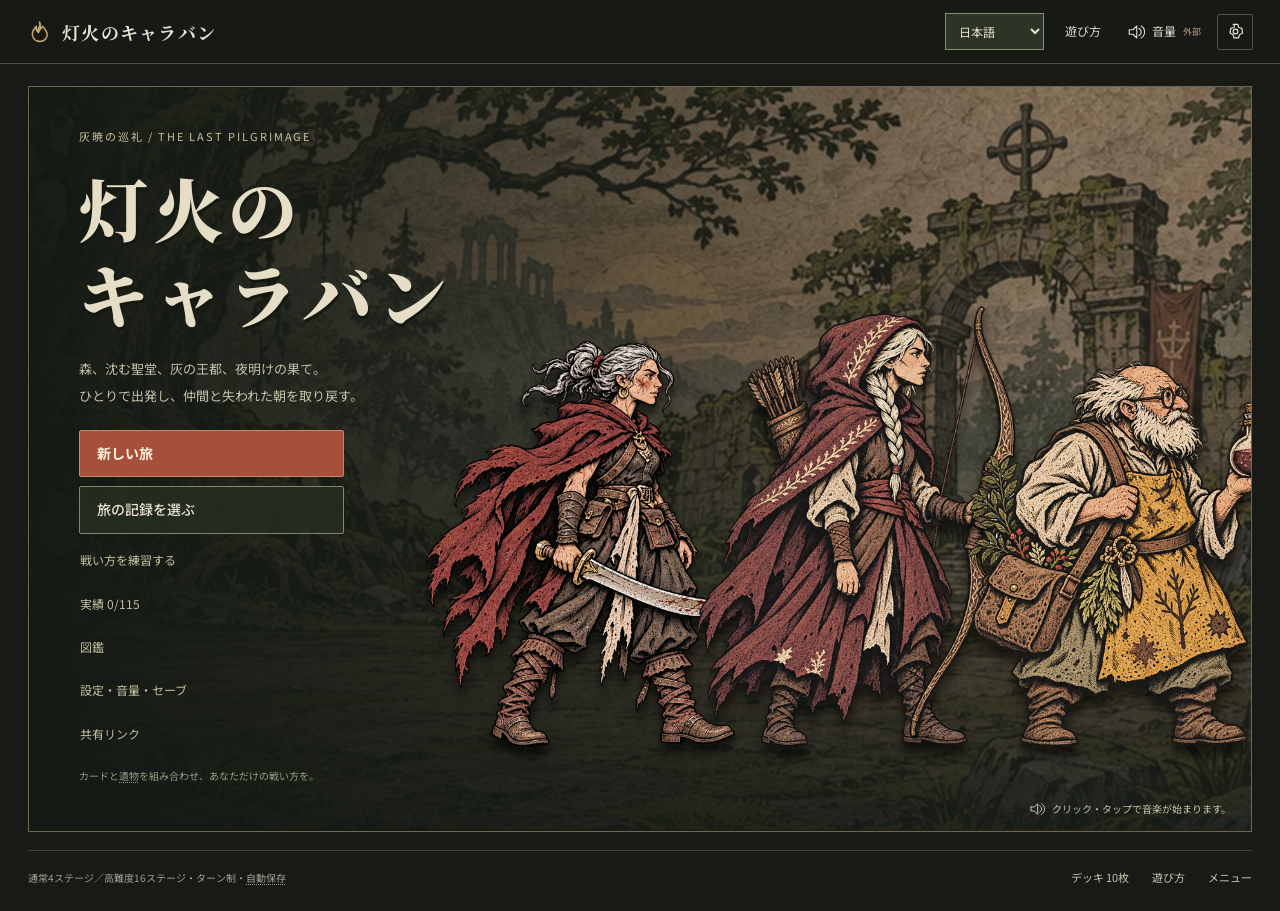
==== game/index.html @ f668fd68 "旧サイトからワンタップで移行できる受け取り画面と旧サイト用パッチを追加 - receive.html：旧サイトから圧縮データ（URLの#以降）またはpostMessageで受け取り、確認後に統合 - " ====
<!doctype html>
<html lang="ja"><head><meta charset="UTF-8"><meta name="viewport" content="width=device-width,initial-scale=1,viewport-fit=cover"><meta name="theme-color" content="#191a16"><meta name="description" content="夜に沈んだ世界へ最後の灯を運ぶ。敵の意図を読み、3人の旅人と進む戦略型ローグライク。"><title>灯火のキャラバン — 灰暁の巡礼</title><link rel="stylesheet" href="style.css?v=46"><link id="mobile-layout-style" rel="stylesheet" href="mobile-current.css?v=46"><link rel="stylesheet" href="boss-combat.css?v=46"><link rel="stylesheet" href="encyclopedia.css?v=46"></head><body><div id="app"></div><div id="modal-root"></div><div id="toast" role="status"></div><div id="announcer" class="sr-only" aria-live="polite"></div><script type="module" src="game-loader.js?v=46"></script></body></html>
---- game/style.css ----
@import url('https://fonts.googleapis.com/css2?family=Noto+Sans+JP:wght@400;500;600;700&family=Noto+Serif+JP:wght@500;600;700;900&display=swap');
:root{color-scheme:dark;--bg:#191a16;--panel:#23251f;--line:#494b40;--text:#e8e2d2;--muted:#b7b6a7;--paper:#ded4bc;--ink:#292a22;--red:#bd644d;--green:#91a477;--gold:#d3bb80;--lilac:#b6a5b7;--serif:'Noto Serif JP',serif;--sans:'Noto Sans JP',sans-serif}*{box-sizing:border-box}body{margin:0;background:var(--bg);color:var(--text);font:15px/1.7 var(--sans);min-width:320px}button,input,select{font:inherit}button{color:inherit;background:none;border:0;cursor:pointer;touch-action:manipulation}button:disabled{cursor:not-allowed;opacity:.45}button:focus-visible,summary:focus-visible,input:focus-visible{outline:3px solid #d4bd8b;outline-offset:4px}svg{vertical-align:middle;flex-shrink:0}h1,h2,h3,p{margin:0}h1,h2{font-family:var(--serif);font-weight:700}a{color:var(--gold)}.sr-only{position:absolute;width:1px;height:1px;overflow:hidden;clip:rect(0,0,0,0);white-space:nowrap}.ink-sprite,.ink-portrait{width:100%;height:100%;display:block}.world-art{width:100%;height:100%;object-fit:cover;display:block;user-select:none}.btn{display:inline-flex;justify-content:center;align-items:center;gap:10px;min-height:44px;padding:10px 18px;border:1px solid #6e7060;background:#303329;color:var(--text);font-size:13px;font-weight:500;border-radius:2px}.btn:hover:not(:disabled){background:#404438;border-color:#b6b298}.btn.primary{background:#a64f3a;color:#fff3dc;border:1px solid #cb886b;font-weight:700}.btn.primary:hover:not(:disabled){background:#bd6148}.btn.large{font-size:15px;min-height:49px;padding:12px 25px}.btn.full{width:100%}.text-button{font-size:12px;color:#d8c89d;padding:5px 0;text-decoration:underline;text-underline-offset:4px}.icon-btn{height:36px;width:36px;display:grid;place-items:center;border:1px solid #525548;border-radius:2px}.header-button{display:flex;gap:7px;align-items:center;min-height:38px;padding:5px 10px;font-size:12px;color:#ded8c8}.header-button:hover{background:#383b30}.header-button i{font-style:normal;font-size:9px;color:#c79b86}.app-header{height:64px;display:flex;align-items:center;justify-content:space-between;gap:22px;padding:0 27px;background:#171914;border-bottom:1px solid #4f5144}.brand{display:flex;align-items:center;gap:10px;padding:0;white-space:nowrap}.brand>svg{color:#c3a66e}.brand strong{font:700 18px var(--serif);letter-spacing:.07em}.hud-resources{display:flex;gap:26px;align-items:center}.hud-item{display:flex;align-items:center;gap:7px;font-size:12px;padding:4px 0;color:#c8bea4;white-space:nowrap}.hud-item>span{display:flex;align-items:baseline;gap:8px}.hud-item b{font:600 22px Georgia,serif;color:#e9e0c9}.hud-item small{font-size:10px;color:#a7aa98;margin-left:-4px}.header-actions{display:flex;gap:6px;align-items:center}.save-label{font-size:10px;color:#a4aa95;margin-right:8px;white-space:nowrap}.shell{max-width:1510px;margin:auto;padding:22px 28px 18px}.journey-heading{display:flex;justify-content:space-between;align-items:center;gap:20px;margin:1px 0 20px}.eyebrow{display:block;font-size:10px;letter-spacing:.14em;color:#c1b38f;margin-bottom:5px}.journey-heading h1{font-size:26px;letter-spacing:.08em}.chapter-track{display:flex;gap:6px;align-items:center}.chapter-chip{height:26px;width:26px;border:1px solid #646754;display:grid;place-items:center;color:#9fa18d;font:13px Georgia}.chapter-chip.active{border-color:#c3b389;color:#e1cfa5;background:#63523a55}.chapter-chip.done{color:#b0c294}.chapter-distance{font-size:11px;color:#b1b39f;margin-left:12px}.layout{display:grid;grid-template-columns:minmax(0,1fr) 246px;gap:24px}.combat-layout,.title-layout{display:block}.main-content{min-width:0}.panel{border:1px solid var(--line);background:#23261f;border-radius:2px}.section-title{display:flex;justify-content:space-between;align-items:center;border-bottom:1px solid #454b3c;padding:13px 0}.section-title h2{font:600 14px var(--sans);letter-spacing:.07em}.section-title>small{font-size:10px;color:var(--muted)}.side{display:flex;flex-direction:column;gap:20px;border-left:1px solid #464c3b;padding-left:20px}.party-panel>.btn{font-size:12px;margin-top:8px}.party-panel>.btn>span{margin-left:auto;font-size:10px;color:#b8bea8}.hero-row{display:flex;align-items:center;gap:11px;padding:14px 0;border-bottom:1px solid #3d4334}.portrait{width:46px;height:57px;flex-shrink:0;display:block;background:#bfb399;overflow:hidden;border:1px solid #797b63}.hero-info{flex:1;min-width:0}.hero-info h3{font:600 14px var(--sans);display:flex;align-items:center;gap:9px}.hero-info h3 span{font:9px var(--sans);color:#a8b097}.hp-caption{display:flex;align-items:center;justify-content:space-between;font-size:9px;color:#b0b69f;margin:6px 0 4px}.hp-caption b{font-size:11px;color:#e1e0cf;font-weight:500}.hp-bar{height:8px;background:#141a11;border:1px solid #585e47;position:relative;overflow:hidden;display:block;border-radius:0}.hp-bar>i{display:block;height:100%;background:#8f9d70;transition:width .25s ease-out}.hp-bar>em{height:100%;position:absolute;top:0;background:repeating-linear-gradient(125deg,#cb8f72,#cb8f72 3px,#8f5541 3px,#8f5541 6px)}.relics{display:grid;gap:3px;padding-top:8px}.relic{display:flex;align-items:center;gap:9px;font-size:11px;padding:9px 0;text-align:left;color:#c9b988}.relic:hover{color:#efe5c6}.deck-button{display:flex;gap:13px;align-items:center;text-align:left;padding:16px 0;border-top:1px solid #4b5140;border-bottom:1px solid #4b5140;color:#d6ceaf}.deck-button>span{flex:1}.deck-button strong{display:block;font-size:13px}.deck-button small{display:block;font-size:10px;color:#aeb29c;margin-top:4px}.footer{display:flex;align-items:center;justify-content:space-between;gap:20px;font-size:10px;color:#999f8e;margin-top:23px;padding:12px 0 0;border-top:1px solid #3f4536}.footer nav{display:flex;gap:23px}.footer button{font-size:11px;color:#c5c4ae;padding:5px 0}.footer button:hover{color:#eee0b4}.title-screen{min-height:635px;position:relative;overflow:hidden;border:1px solid #6b6753;background:#26281f;isolation:isolate}.title-backdrop{position:absolute;inset:0;z-index:-2}.title-backdrop>.world-art{opacity:.6}.title-backdrop:after{content:'';position:absolute;inset:0;background:linear-gradient(90deg,#131913f5,transparent 83%),linear-gradient(0deg,#131913b8,transparent 60%)}.title-copy{position:relative;z-index:3;padding:45px 50px;max-width:470px}.title-kicker{font-size:11px;color:#c9bd9e;letter-spacing:.18em}.title-copy h1{font:900 76px/1.25 var(--serif);letter-spacing:.08em;margin:17px 0 18px;color:#e5ddc6;text-shadow:1px 3px #15180f}.title-copy p{color:#c3c2a9;font-size:13px;line-height:2.1}.title-menu{display:grid;gap:10px;margin-top:27px;max-width:265px}.title-menu .btn{justify-content:space-between;font-size:14px;min-height:45px;text-align:left;padding:11px 17px}.title-menu>.btn:not(.primary){background:#252e20df;border-color:#81876d}.title-settings{font-size:12px;color:#c1bd9f;text-align:left;padding:7px 1px}.title-settings:hover{color:#eee3c3}.title-copy>small{display:block;font-size:10px;color:#939b83;margin-top:15px}.title-company{position:absolute;right:10px;bottom:40px;width:67%;height:480px;display:flex;align-items:end;pointer-events:none;z-index:1}.title-company>span{height:100%;width:40%;margin-left:-7%;flex-shrink:0}.title-company>span:first-child{margin-left:0}.title-company .ink-sprite{filter:drop-shadow(0 10px 4px #0008)}.title-sound{position:absolute;right:20px;bottom:14px;font-size:10px;color:#c1c4a6;display:flex;gap:7px;align-items:center;z-index:4}.expedition-map{display:grid;grid-template-columns:1fr 1.05fr;gap:22px}.map-sheet{background:#d0c4a8;color:#35372a;border:1px solid #9b9279;position:relative}.map-sheet-heading{display:flex;justify-content:space-between;align-items:center;padding:16px 18px;border-bottom:1px solid #90856b}.map-sheet-heading h2{font:700 18px var(--serif);letter-spacing:.1em}.map-sheet-heading>span{font-size:10px;display:flex;gap:5px;align-items:center}.route-scroll{height:543px;overflow:auto;scrollbar-width:thin;scrollbar-color:#756b55 #cabda2;background-image:radial-gradient(#74695015 .7px,transparent .7px);background-size:7px 8px}.route-svg{display:block;width:100%;max-width:390px;margin:auto}.map-node.available{cursor:pointer}.map-node.available:hover>circle{fill:#fbf0d9;stroke:#462b22}.map-node:focus{outline:none}.map-node:focus>circle{stroke:#111;stroke-width:4}.map-legend{display:flex;flex-wrap:wrap;gap:10px 16px;border-top:1px solid #968971;padding:12px 16px;font-size:10px}.map-legend>span{display:flex;gap:4px;align-items:center}.route-planner{min-width:0}.journey-illustration{height:185px;position:relative;border:1px solid #5a614b;overflow:hidden}.journey-illustration>.world-art{opacity:.65}.travelers{position:absolute;left:25%;right:4%;height:150px;bottom:0;display:flex;align-items:end}.travelers>span{width:40%;height:100%;margin-left:-5%;filter:drop-shadow(0 3px 2px #0009)}.section-heading{display:flex;align-items:center;justify-content:space-between;margin:21px 0 13px;gap:10px}.section-heading h2{font-size:19px}.section-heading>span{display:flex;gap:5px;align-items:center;font-size:10px;color:#c3b18b}.destination-list{display:grid;gap:11px}.destination{display:flex;gap:14px;align-items:center;text-align:left;border:1px solid #555d48;background:#252b20;padding:16px 14px;min-height:124px;position:relative}.destination:hover{border-color:#c1b482;background:#343c2c}.destination>span:nth-child(2){flex:1}.destination-icon{width:34px;flex-shrink:0;color:#c8ba90}.destination small{display:block;font-size:9px;color:#a3ad92;margin-bottom:4px}.destination strong{font:600 15px var(--serif);color:#e5ddc3}.destination p{font-size:11px;line-height:1.8;color:#c0c6ad;margin-top:5px}.destination em{font-size:10px;color:#b4c191;display:block;font-style:normal;margin-top:6px}.destination.elite,.destination.boss{border-left:3px solid #b56a4d}.destination.camp{border-left:3px solid #91a477}.destination>svg:last-child{color:#adb695;flex-shrink:0}.route-note{font-size:10px;color:#a4af96;line-height:1.9;margin:14px 0 0}
/* Flat, readable combat interface. */
.battle-panel{border:1px solid #666c56;background:#1c2118}.battle-titlebar{display:flex;align-items:center;justify-content:space-between;gap:15px;padding:13px 20px;background:#20251c;border-bottom:1px solid #666c56;font-size:12px;color:#bbc2a6}.battle-titlebar>strong{font-size:13px;color:#e4dbbd;font-weight:600}.battle-titlebar>button{font-size:10px;display:flex;align-items:center;gap:5px;color:#b7c19e}.battle-stage{position:relative;isolation:isolate;height:343px;background:#1e241a}.battle-backdrop{position:absolute;inset:0;z-index:-2;overflow:hidden}.battle-backdrop .world-art{opacity:.43;object-position:center 62%}.battle-backdrop:after{content:'';position:absolute;inset:0;background:linear-gradient(0deg,#10190bd9,transparent 65%)}.battlefield{height:100%;display:grid;grid-template-columns:1fr 44px 1fr;gap:15px;align-items:end;padding:20px 36px 30px}.hero-team,.enemy-team{display:flex;align-items:end;justify-content:space-around;gap:20px;min-width:0}.hero-team{flex-direction:row-reverse}.unit{width:170px;max-width:32%;padding:0;display:flex;align-items:center;flex-direction:column;position:relative;border:0;text-align:center;z-index:2;border-radius:0}.unit:disabled{opacity:1;cursor:default}.unit:not(.targetable):not(:disabled){cursor:help}.unit-art{position:relative;display:block;width:100%;height:189px;transform-origin:50% 90%}.unit-art>.ink-sprite{filter:drop-shadow(0 4px 2px #0008);animation:idle-breath 5s ease-in-out infinite}.unit:nth-child(2) .ink-sprite{animation-delay:-2s}.unit:nth-child(3) .ink-sprite{animation-delay:-3.2s}.unit-label{display:flex;align-items:center;justify-content:center;gap:8px;width:100%;min-height:24px;margin-top:5px;text-shadow:0 1px 3px #000}.unit-label>b{font-size:12px;line-height:1.5;font-weight:600}.hero-unit .unit-label>b{font-size:14px}.shield-value{font-size:12px;display:inline-flex;align-items:center;gap:3px;color:#cad6bd}.unit>.hp-bar{width:100%;height:9px;margin-top:6px;border-color:#788264}.enemy-unit>.hp-bar{border-color:#987059;background:#34231d}.enemy-unit>.hp-bar>i{background:#bc7658}.unit-hp{font-size:11px;color:#d8d8c4;margin-top:3px;font-variant-numeric:tabular-nums;text-shadow:0 1px #000}.hero-threat{font-size:10px;line-height:1.7;white-space:nowrap;min-height:25px;padding:3px 7px;color:#b2bfa0;background:#1c2717cc;border:1px solid #5d705044}.hero-threat.danger{color:#f2c5af;background:#592e22d9;border-color:#ac745b}.hero-threat.protected{color:#d1e3bc;border-color:#a2bc83}.intent{display:flex;align-items:center;justify-content:center;gap:10px;background:#e0d4b8;color:#372a20;min-height:35px;min-width:96px;border:2px solid #3b3424;padding:4px 10px;box-shadow:1px 2px #10180b;text-shadow:none;white-space:nowrap;position:relative;margin-bottom:-2px;z-index:3}.intent>span{display:flex;gap:5px;align-items:center}.intent b{font:700 21px/1 Georgia,serif;color:#9d422e}.intent em{font:600 12px var(--sans);font-style:normal}.intent.defensive{background:#c4d0ae;color:#2b3a24}.intent.defensive b{color:#394b2b}.battle-divider{align-self:center;text-align:center;color:#a6af8a;font:30px var(--serif);opacity:.4}.statuses{position:absolute;bottom:-22px;min-height:17px;left:0;right:0;display:flex;gap:6px;justify-content:center;font-size:10px}.statuses>span{color:#d0dfaf;background:#26351ccc;padding:0 6px;border:1px solid #889b68}.statuses>span+span{background:#553b24cc;color:#e1bd89;border-color:#9d784f}.boss-unit{width:235px;max-width:75%}.boss-unit .unit-art{height:220px}.unit.fallen .unit-art{opacity:.25;filter:grayscale(1);transform:translateY(8px) rotate(-6deg)}.unit.fallen .ink-sprite{animation:none}.unit.fallen .intent{visibility:hidden}.unit.fallen .unit-label,.unit.fallen>.hp-bar,.unit.fallen .hero-threat{opacity:.5}.unit.targetable{outline:2px solid #b0c78d;outline-offset:7px;background:#92b06b10;cursor:crosshair!important}.enemy-unit.targetable{outline-color:#e2a184;background:#c15a3b0c}.unit.targetable:hover{outline-width:3px;outline-color:#fff0c5}.target-tag{display:flex;align-items:center;justify-content:center;gap:7px;position:absolute;left:50%;top:42%;transform:translateX(-50%);padding:6px 9px;background:#d5dfbf;color:#273020;border:2px solid #4d6738;font-size:12px;white-space:nowrap;pointer-events:none;z-index:8;box-shadow:0 2px #1118}.target-tag.enemy-target{background:#e7d2b8;color:#733b29;border-color:#a35c40;flex-direction:column;gap:1px;font-size:13px}.target-tag small{font-size:10px;color:#654b37}.target-tag>b{font-weight:700}.battle-command{display:flex;align-items:center;justify-content:space-between;gap:20px;padding:14px 24px;background:#232b1e;border-top:1px solid #687154}.energy{display:flex;align-items:center;gap:12px;min-width:170px}.energy-value{width:47px;height:47px;display:grid;place-items:center;background:#d6c7a5;border:2px solid #8d856a;color:#2c3024;font:700 29px Georgia}.energy>span>b{font-size:14px;display:block;font-weight:600}.energy small{font-size:10px;color:#a8b697;display:block;margin-top:3px}.link-meter{display:flex;align-items:center;gap:20px;text-align:left}.link-meter b{display:block;font-size:12px;font-weight:500}.link-meter small{display:block;font-size:10px;color:#adb99b;margin-top:4px}.link-members{display:flex;gap:5px}.link-members>i{font-style:normal;font-size:10px;display:grid;place-items:center;min-width:36px;height:31px;border:1px solid #69735c;background:#323b29;color:#a4af91}.link-members>i.on{background:#d1d8b7;border-color:#edf0cf;color:#344027}.link-meter.linked b{color:#e2d3a2}.end-turn{min-width:180px;display:grid;grid-template-columns:1fr auto;gap:1px 14px;min-height:49px;font-size:14px;text-align:left;padding:10px 16px}.end-turn>small{grid-column:1/-1;font-size:9px;font-weight:400;opacity:.8}.end-turn.recommended:not(:disabled){outline:1px solid #d1b88c;outline-offset:3px}.hand-area{margin-top:19px}.hand-heading{display:flex;align-items:center;gap:15px;justify-content:space-between;padding-bottom:11px}.hand-heading h2{font:600 15px var(--sans)}.hand-heading h2>span{font-size:11px;margin-left:7px;font-weight:400;color:#a7b294}.hand-instruction{font-size:10px;color:#a1ad8e}.hand-heading>div{display:flex;align-items:center;gap:9px;margin-left:auto}.hand-heading button{font-size:11px;color:#c3ccb1;display:flex;align-items:center;gap:5px;padding:4px 5px}.hand-heading button:hover{background:#343e2b}.selection-tray{font-size:12px;padding:9px 13px;border-left:3px solid #717d5c;background:#242d1d;color:#bac5a7;margin-bottom:12px;min-height:40px;display:flex;align-items:center;justify-content:space-between;gap:15px}.selection-tray.active{background:#3b3526;border-color:#c09368;color:#e3d5b5}.selection-tray b{font-size:13px;color:#e9dbbb}.selection-tray small{display:inline;margin-left:15px;font-size:11px;color:#c4c2a8}.selection-tray>div{display:flex;gap:15px;align-items:center}.selection-tray .btn{font-size:12px;min-height:34px;padding:7px 14px}.selection-tray .text-button{font-size:11px;white-space:nowrap}.hand{display:flex;gap:13px;overflow-x:auto;overflow-y:hidden;scrollbar-width:thin;scrollbar-color:#8e9074 #20281b;padding:7px 3px 16px}.card{--owner:#5e7250;position:relative;flex:1 0 166px;max-width:216px;height:255px;padding:12px 12px 0;display:flex;align-items:stretch;flex-direction:column;text-align:left;background-color:var(--paper);background-image:radial-gradient(#8b795014 .7px,transparent .7px);background-size:5px 6px;color:var(--ink);border:2px solid #796d53;border-radius:3px;box-shadow:2px 4px #090d07a8;transition:transform .13s,border-color .13s;cursor:pointer;overflow:hidden}.card.actor1{--owner:#6f5e71}.card.actor2{--owner:#94723c}.card:hover:not(:disabled){transform:translateY(-5px);border-color:#f3e5be}.card.selected{transform:translateY(-5px);border-color:#d18b68;outline:2px solid #9c5038;outline-offset:0}.card.recommended{outline:2px solid #bbae79;outline-offset:1px}.card.unavailable{opacity:.58;filter:grayscale(.6)}.card-cost{position:absolute;top:7px;left:7px;display:grid;place-items:center;height:34px;width:32px;border:1px solid #080a06;background:#262b20;color:#f4e6bf;font:700 25px Georgia,serif;z-index:2}.card-owner{display:flex;align-items:center;justify-content:space-between;margin:-12px -12px 0;padding:7px 9px 7px 44px;background:var(--owner);color:#f2e9d3;font-size:10px;min-height:34px;white-space:nowrap;gap:4px}.card-owner small{font-size:8px;font-weight:400;color:#e4dcc3}.card-name{display:block;text-align:center;font:700 14px/1.5 var(--serif);margin:12px -2px 3px;white-space:nowrap;color:#24291e;min-height:23px}.card-art{height:65px;display:block;flex-shrink:0;border-bottom:1px solid #8c7e5e66;margin-bottom:9px}.card-art>svg{width:100%;height:100%;display:block}.card-description{display:flex;flex:1;flex-direction:column;gap:5px;font-size:11px;line-height:1.65;color:#4e513f}.card-description>span{display:block}.card-description>.main-effect{font-size:12px;color:#262c1e;font-weight:500}.card-description b{font-size:14px;color:#24271c;font-weight:700}.card-description>.main-effect b{font:700 20px Georgia,serif;margin:0 1px}.card-bottom{display:flex;align-items:center;justify-content:space-between;gap:7px;margin:9px -12px 0;padding:6px 10px;border-top:1px solid #9e917588;background:#c6bca1;color:#4a4b39;min-height:27px;font-size:9px}.card-bottom kbd{font:10px var(--sans)}.empty-hand{width:100%;min-height:170px;display:grid;place-items:center;border:1px dashed #64704f;font-size:13px;color:#b1be9b}.combat-log{border-top:1px solid #49563b;margin-top:7px}.combat-log summary{font-size:11px;padding:12px 0;display:flex;align-items:center;gap:15px;cursor:pointer;list-style:none}.combat-log summary:after{content:'＋';margin-left:auto;font-size:14px}.combat-log[open] summary:after{content:'−'}.combat-log summary>span{font-size:10px;color:#aab497;overflow:hidden;white-space:nowrap;text-overflow:ellipsis;max-width:70%}.combat-log>div{max-height:220px;overflow:auto;padding-bottom:15px}.combat-log p{padding:7px 0;border-bottom:1px solid #3c482f;font-size:12px;color:#b9c4a7}.tutorial-bar{display:flex;align-items:center;gap:15px;padding:15px 18px;border:1px solid #807557;border-left:4px solid #ba6a4d;background:#2e3023;margin-bottom:16px}.guide-avatar{width:47px;height:58px;overflow:hidden;flex-shrink:0;background:#c2b69a;border:1px solid #8e8d6b}.guide-avatar>svg{width:100%;height:100%}.guide-copy{flex:1}.guide-label{font-size:9px;color:#c2b98f;display:flex;align-items:center;gap:13px;margin-bottom:5px}.guide-label>span{font-size:10px;color:#c6c69f}.guide-copy h2{font:600 14px var(--sans);line-height:1.7}.guide-copy p{font-size:11px;line-height:1.9;color:#b8c0a4;margin-top:6px}.guide-actions{display:flex;flex-direction:column;align-items:end;gap:7px}.guide-actions .btn{font-size:10px;max-width:210px;padding:9px 12px}.guide-actions .text-button{font-size:10px}.practice-toolbar{font-size:11px;display:flex;align-items:center;justify-content:space-between;padding:10px 15px;background:#3c3828;border:1px solid #847657;margin-bottom:17px;gap:12px;color:#d1c6a2}.practice-toolbar .text-button{font-size:11px}.battle-banner{position:absolute;left:0;right:0;top:29%;padding:20px 12px;background:#171d13ef;border-block:2px solid #c0b58e;z-index:8;display:flex;align-items:center;flex-direction:column;gap:7px;pointer-events:none;animation:stamp .25s ease-out}.battle-banner strong{font:900 28px var(--serif);letter-spacing:.12em;color:#e3d4b0}.battle-banner>span{font-size:12px;color:#c1c8ab}.battle-banner.link-banner{background:#38261cec;border-color:#b87051}.link-banner strong{color:#edd1ac}.cast-name{position:absolute;left:50%;top:8px;transform:translateX(-50%);z-index:6;background:#22291bf2;border:1px solid #afad85;padding:7px 15px;display:flex;gap:8px;align-items:center;color:#e8d8b3;font:600 14px var(--serif);pointer-events:none;white-space:nowrap}.floating-number{position:absolute;z-index:10;left:50%;top:calc(16% + var(--number-index)*15px);font:900 34px Georgia;color:#f3ddbc;white-space:nowrap;text-shadow:2px 2px #19200e,-1px -1px #19200e;display:flex;align-items:center;gap:4px;animation:float-number .9s ease-out both;pointer-events:none}.floating-number.shield{font:700 21px var(--sans);color:#d6e6bd}.floating-number.heal{color:#cee7a0;font-size:26px}.floating-number.poison{color:#d3d29b;font:700 20px var(--sans)}.hero-unit.is-attacking .unit-art{animation:hero-attack .45s ease-out}.enemy-unit.is-attacking .unit-art{animation:enemy-attack .45s ease-out}.unit.is-hit .unit-art{animation:hit .35s ease-out}.unit.is-hit .unit-art:before{content:'';position:absolute;top:40%;left:5%;width:90%;height:4px;background:#eadab9;transform:rotate(-35deg);z-index:4;animation:slash .35s ease-out}.unit.is-shielded .unit-art:after,.unit.is-healed .unit-art:after{content:'';position:absolute;inset:15% 1% 0;border:2px solid #b6c88a;animation:defend .6s ease-out;pointer-events:none}.unit.is-healed .unit-art:after{border-style:dashed;border-color:#c6d7a1}.resolving .ink-sprite{animation-play-state:paused}.dealing .card{animation:deal .35s ease-out both}.dealing .card:nth-child(2){animation-delay:.04s}.dealing .card:nth-child(3){animation-delay:.08s}.dealing .card:nth-child(4){animation-delay:.12s}.dealing .card:nth-child(5){animation-delay:.16s}.dealing .card:nth-child(6){animation-delay:.2s}
/* Paper menus, rewards and inventory. */
.content-panel{min-height:570px;background:#d2c6a9;color:#292f20;border:1px solid #8c876d;padding:31px 27px 37px;border-radius:1px;background-image:radial-gradient(#88744b12 .6px,transparent .6px);background-size:5px 7px}.content-panel>h2{font-size:28px;text-align:center;letter-spacing:.06em}.content-panel>.eyebrow{color:#75603f;text-align:center;font-size:10px;margin-bottom:8px}.result-crest{height:78px;width:78px;margin:0 auto 18px;display:grid;place-items:center;border:2px solid #625d43;color:#514c34}.result-crest svg{width:43px;height:43px}.intro{font-size:13px;line-height:2;color:#555b42;text-align:center;margin:15px auto 23px;max-width:580px}.intro b{color:#7b3e2e}.option-list{display:grid;gap:12px;max-width:600px;margin:24px auto 0}.option{display:flex;align-items:center;gap:18px;padding:18px 20px;min-height:85px;border:1px solid #77765b;background:#bdb79a;color:#252d1e;text-align:left}.option:hover:not(:disabled){background:#c9c2a6;border-color:#7e3f2c}.option>span:not(.portrait){flex:1}.option>svg:last-child{margin-left:auto}.option strong{font-size:14px;font-weight:700;display:block}.option small{display:block;font-size:12px;color:#4f583f;line-height:1.9;margin-top:5px}.option-number{font:23px Georgia;flex:0 0 29px!important}.content-panel .btn{background:#4e593d;color:#f0e8ce;border-color:#65704f}.content-panel .btn.primary{background:#98513a;border-color:#b77a59}.content-panel .hint{color:#62654a}.hint{font-size:11px;line-height:1.95;color:#a9b097;margin-top:18px}.center{text-align:center}.reward-gold{font-size:13px;display:flex;justify-content:center;align-items:center;gap:7px;color:#75603a;margin:0 0 20px;font-weight:600}.reward-cards{display:flex;justify-content:center;gap:21px;margin:28px 0 23px}.reward-cards>div{max-width:215px;flex:1;min-width:0;text-align:center}.reward-cards .card{width:100%;max-width:none;height:270px;background-color:#e4dac1}.reward-pick-label{font-size:11px;color:#5b6345;display:block;margin-top:13px}.reward-actions{display:flex;justify-content:center;gap:12px;margin-top:22px}.reward-relic{max-width:560px;padding:14px 18px;margin:18px auto;background:#b6b397;border:1px solid #7a795a;display:flex;align-items:center;gap:13px;color:#353f28}.reward-relic>span:first-of-type{flex:1}.reward-relic strong{display:block;font-size:13px}.reward-relic small{display:block;color:#4b583b;font-size:11px;margin-top:4px}.reward-relic>span:last-child{font-size:10px}.shop-grid{display:grid;grid-template-columns:repeat(3,1fr);gap:18px;max-width:640px;margin:27px auto 0}.shop-grid .card{width:100%;max-width:none;height:260px}.shop-grid .btn{margin-top:13px;min-height:41px;font-size:12px;padding:10px}.shop-supplies{display:flex;justify-content:center;flex-wrap:wrap;gap:11px;margin:25px 0}.shop-supplies .btn{font-size:12px;padding:10px 13px;gap:7px}.shop-supplies b{font-weight:600;color:#f1dcb0;margin-left:3px}.stats{display:grid;grid-template-columns:repeat(3,1fr);max-width:580px;margin:28px auto;gap:15px}.stats>div{padding:18px 13px;border:1px solid #90876b;background:#c0b89a;text-align:center;font-size:11px;color:#5b6046}.stats strong{display:block;font:29px Georgia;color:#414a31;margin-bottom:6px}.modal-backdrop{position:fixed;z-index:40;inset:0;background:#0b1009df;display:flex;align-items:center;justify-content:center;padding:25px}.modal{width:670px;max-width:100%;max-height:91dvh;overflow:auto;position:relative;background:#d7cdb4;color:#293020;border:2px solid #67694e;border-radius:2px;padding:30px;scrollbar-width:thin;scrollbar-color:#777b5c #c5bda4;box-shadow:5px 8px #060b04a8}.modal.wide{width:980px}.modal-close{position:absolute;right:12px;top:12px;width:31px;height:32px;color:#53583c;border-color:#8b8b69}.modal h2{font-size:25px;letter-spacing:.03em;margin:4px 26px 16px 0;display:flex;align-items:center;gap:11px;line-height:1.7}.modal p{font-size:13px;color:#515a3e;line-height:2}.modal p b{font-weight:700;color:#37452c}.modal .eyebrow{color:#786746;font-size:10px}.modal .hint{font-size:11px;color:#68704e}.modal .actions{display:flex;justify-content:flex-end;gap:12px;margin-top:25px}.modal .btn{border-color:#687052;color:#eae7d0;background:#465137}.modal .btn:hover:not(:disabled){background:#5a6748}.modal .btn.primary{color:#fff0d5;background:#9b513b;border-color:#aa7053}.modal .text-button{color:#754e31}.modal .portrait{background:#9da283;border-color:#747954}.modal .option{background:#c0bca0;border-color:#8b8d6d}.modal .option:hover:not(:disabled){background:#d6d0b1;border-color:#914e34}.modal-label{font-size:13px;font-weight:600;margin:23px 0 12px;color:#525e3e}.doctrines{display:grid;grid-template-columns:repeat(3,1fr);gap:12px}.choice{display:flex;align-items:flex-start;flex-direction:column;gap:11px;padding:17px 14px;border:1px solid #8f9170;background:#c5c3a4;color:#39472d;text-align:left}.choice.active{border:2px solid #9b513b;padding:16px 13px;background:#e0d8b9}.choice strong{font-size:12px;line-height:1.8}.choice small{font-size:11px;color:#5e6949;line-height:1.9}.choice em{font-size:9px;color:#995137;font-style:normal}.toggle-line{display:flex;align-items:center;gap:11px;font-size:12px;margin-top:22px;color:#4d5a3c}.toggle-line input{height:18px;width:18px;accent-color:#9b513b;flex-shrink:0}.toggle-line small{display:block;font-size:10px;color:#6f7757;margin-top:4px}.toggle-line b{font-size:12px;font-weight:600}.warning{border-left:3px solid #ad6c47;background:#b79d7126;padding:10px 14px;margin-top:20px;font-size:11px!important;color:#81513b!important}.help-flow{display:grid;grid-template-columns:repeat(3,1fr);gap:16px;margin-top:24px}.help-flow>div{border:1px solid #8e9170;background:#c9c6a8;padding:22px 18px;position:relative}.help-flow>div>span{position:absolute;right:13px;top:10px;font:32px Georgia;color:#919876}.help-flow>div>svg{color:#65704b;margin-bottom:17px}.help-flow h3{font:700 17px var(--serif);color:#3c4a30;margin-bottom:12px}.help-flow p{font-size:12px;line-height:2}.help-combo{display:flex;gap:16px;align-items:center;background:#bbc09e;border:1px solid #7d8a62;padding:18px 20px;margin-top:20px;color:#465835}.help-combo h3{font-size:14px;font-weight:600;margin-bottom:5px}.help-combo p{font-size:12px}.help-links{display:flex;gap:10px;flex-wrap:wrap;margin-top:18px}.help-links .btn{font-size:11px;padding:10px 14px}.glossary-list{display:grid;gap:15px;margin-top:20px}.glossary-list article{padding:17px 19px;border-left:3px solid #819466;background:#c7c5a8}.glossary-list h3{font-size:14px;color:#3a4c2c;margin-bottom:8px;font-weight:600}.glossary-list p{font-size:12px;line-height:2;margin-top:4px}.role-cards{display:grid;grid-template-columns:repeat(3,1fr);gap:16px;margin-top:8px}.role-card{padding:16px 16px 20px;border:1px solid #8e9271;background:#c6c6a8;text-align:center}.role-card>div{height:205px}.role-card h3{font:700 20px var(--serif);color:#35462b}.role-card h3 small{display:block;font:10px var(--sans);margin-top:5px;color:#6a7551}.role-card p{font-size:12px;line-height:1.95;margin-top:14px;text-align:left}.settings-row{display:flex;align-items:center;justify-content:space-between;gap:19px;padding:18px 0;border-bottom:1px solid #a2a581}.settings-row b{font-size:13px;font-weight:600}.settings-row small{font-size:10px;display:block;line-height:1.9;color:#687753;margin-top:4px}.settings-row .btn{font-size:12px;min-width:91px;padding:9px 12px}.deck-grid{display:grid;grid-template-columns:repeat(auto-fill,minmax(174px,1fr));gap:18px;margin-top:23px}.deck-grid .card{width:100%;max-width:none;height:260px}.card-detail-art{height:130px;border:1px solid #9b9e7d;margin-bottom:20px;background:#c6c5a4}.card-detail-art>svg{height:100%;width:100%}.card-detail-lines p{display:flex;align-items:center;gap:8px;margin-top:9px;font-size:13px}.card-detail-lines svg{color:#657b49}.audio-sliders{display:grid;gap:24px;margin:27px 0}.audio-slider{display:block}.audio-slider>span{display:flex;align-items:center;justify-content:space-between;gap:12px}.audio-slider strong{font-size:14px;color:#3e4b30;font-weight:700}.audio-slider output{font:600 17px Georgia;color:#7e402d;min-width:45px;text-align:right}.audio-slider input{display:block;width:100%;margin:7px 0 3px;height:34px;background:transparent;accent-color:#9b513b;cursor:pointer}.audio-slider input::-webkit-slider-runnable-track{height:6px;background:#949675;border:1px solid #777e5d}.audio-slider input::-webkit-slider-thumb{-webkit-appearance:none;height:21px;width:17px;background:#9b513b;margin-top:-8px;border:2px solid #553925;border-radius:0}.audio-slider input{-webkit-appearance:none;appearance:none}.audio-slider input::-moz-range-track{height:6px;background:#949675;border:1px solid #777e5d}.audio-slider input::-moz-range-thumb{height:19px;width:15px;border:2px solid #553925;background:#9b513b;border-radius:0}.audio-slider small{font-size:10px;color:#707b58}.audio-buttons{display:flex;flex-wrap:wrap;gap:10px}.audio-buttons .btn{font-size:11px;flex:1 1 auto;padding:10px 13px}#audio-status{padding:10px 13px;border-left:3px solid #7c8b5b;background:#c3c4a3;font-size:12px}.audio-buttons .btn[aria-pressed="true"]{outline:2px solid #8e4c35;outline-offset:2px}#toast{position:fixed;z-index:70;left:50%;bottom:22px;transform:translate(-50%,10px);opacity:0;pointer-events:none;transition:.16s;background:#ddd3b8;color:#313d24;border:2px solid #6a7851;padding:11px 20px;font-size:12px;max-width:92vw;width:max-content;text-align:center;box-shadow:2px 4px #0006}#toast.show{opacity:1;transform:translate(-50%,0)}
@keyframes idle-breath{0%,100%{transform:translateY(0)}50%{transform:translateY(-2px)}}@keyframes hero-attack{0%,100%{transform:translateX(0)}30%{transform:translateX(-8px)}60%{transform:translateX(30px) rotate(5deg)}}@keyframes enemy-attack{0%,100%{transform:translateX(0)}30%{transform:translateX(8px)}60%{transform:translateX(-30px) rotate(-5deg)}}@keyframes hit{0%,100%{transform:translateX(0)}20%,60%{transform:translateX(-6px)}40%,80%{transform:translateX(6px)}}@keyframes slash{from{opacity:1;transform:rotate(-35deg) scaleX(.2)}to{opacity:0;transform:rotate(-35deg) scaleX(1.1)}}@keyframes defend{from{opacity:1;transform:scale(.9)}to{opacity:0;transform:scale(1.08)}}@keyframes float-number{0%{opacity:0;transform:translate(-50%,12px)}15%{opacity:1;transform:translate(-50%,-5px) scale(1.1)}50%{opacity:1}100%{opacity:0;transform:translate(-50%,-45px)}}@keyframes stamp{from{opacity:0;transform:scale(1.1)}to{opacity:1;transform:scale(1)}}@keyframes deal{from{opacity:0;transform:translate(15px,25px) rotate(4deg)}to{opacity:1;transform:translate(0,0)}}
@media(min-width:1450px){.battle-stage{height:375px}.unit{width:185px}.unit-art{height:215px}.boss-unit .unit-art{height:245px}.unit-label>b{font-size:13px}.hero-unit .unit-label>b{font-size:15px}.card{height:268px;flex-basis:177px}.card-name{font-size:15px}.card-art{height:72px}.card-description{font-size:12px}.card-description>.main-effect{font-size:13px}.title-screen{min-height:665px}.title-copy h1{font-size:83px}.title-company{height:510px}}
@media(max-width:1200px){.app-header{padding:0 22px;gap:18px}.brand strong{font-size:16px}.hud-resources{gap:17px}.hud-item{font-size:11px}.hud-item b{font-size:21px}.save-label{display:none}.shell{padding:21px 23px 18px}.layout{grid-template-columns:minmax(0,1fr) 220px;gap:20px}.side{padding-left:17px}.hero-info h3{font-size:13px;gap:7px}.hero-info h3 span{font-size:8px}.portrait{width:41px;height:54px}.hero-row{gap:9px}.expedition-map{gap:17px;grid-template-columns:.95fr 1.05fr}.destination{padding:14px 11px;gap:10px;min-height:124px}.destination-icon{width:28px}.destination-icon>svg{width:25px;height:25px}.destination strong{font-size:14px}.destination p{font-size:10px}.destination em{font-size:9px}.map-sheet-heading{padding:15px 13px}.map-sheet-heading h2{font-size:16px}.map-sheet-heading>span{font-size:9px}.map-legend{padding:12px;gap:10px 12px;font-size:9px}.title-copy{padding:44px 40px}.title-copy h1{font-size:69px}.title-company{width:66%;height:415px;right:-10px;bottom:60px}.unit-art{height:170px}.battlefield{padding:18px 26px 30px;gap:10px;grid-template-columns:1fr 30px 1fr}.hero-team,.enemy-team{gap:16px}.intent{padding:4px 8px;gap:7px;min-width:91px}.unit-label>b{font-size:11px}.hero-unit .unit-label>b{font-size:13px}.unit-hp{font-size:10px}.hero-threat{font-size:9px}.battle-stage{height:318px}.battle-command{gap:16px;padding:13px 20px}.link-meter{gap:14px}.energy{min-width:150px}.link-members>i{min-width:32px;font-size:9px}.end-turn{min-width:175px}.card{flex-basis:163px;max-width:200px}.card-name{font-size:13px}.card-description>.main-effect{font-size:12px}.guide-actions .btn{max-width:180px;font-size:10px}.guide-copy h2{font-size:13px}.guide-copy p{font-size:10px}.title-screen{min-height:610px}.title-copy>p{font-size:12px}}
@media(max-width:950px){.app-header{height:62px;padding:0 18px;gap:14px}.brand strong{font-size:15px}.brand>svg{height:22px;width:22px}.hud-resources{gap:13px}.hud-item{font-size:10px;gap:5px}.hud-item>svg{height:17px;width:17px}.hud-item>span{gap:6px}.hud-item b{font-size:20px}.hud-item small{font-size:8px}.header-button{font-size:11px;padding:5px 8px;gap:5px}.header-actions{gap:4px}.header-actions>.icon-btn{height:33px;width:32px}.header-actions>.icon-btn>svg{width:17px}.layout{display:block}.side{display:grid;grid-template-columns:1.15fr 1fr;border-left:0;padding-left:0;gap:18px;margin-top:25px}.party-panel{grid-row:span 2}.hero-row{gap:13px;padding:12px 0}.portrait{width:48px;height:58px}.hero-info h3{font-size:14px}.hero-info h3 span{font-size:10px}.hp-caption{font-size:10px}.hp-caption b{font-size:12px}.deck-button{align-self:start;padding:17px 0}.expedition-map{grid-template-columns:1fr 1.1fr;gap:22px}.destination{padding:15px 14px;gap:13px;min-height:127px}.destination strong{font-size:15px}.destination p{font-size:11px}.destination em{font-size:10px}.map-sheet-heading{padding:16px}.map-sheet-heading h2{font-size:17px}.map-sheet-heading>span{font-size:10px}.journey-illustration{height:185px}.route-scroll{height:558px}.title-copy{padding:40px 32px}.title-copy h1{font-size:67px}.title-company{width:68%;height:350px;bottom:90px;right:-30px}.title-copy>p{font-size:12px}.title-menu{max-width:230px}.title-menu>.btn{font-size:13px}.battle-stage{height:302px}.battlefield{padding:16px 19px 28px;grid-template-columns:1fr 15px 1fr;gap:8px}.hero-team,.enemy-team{gap:15px}.unit-art{height:155px}.hero-threat{font-size:8px;min-height:24px;padding:3px 5px}.intent{min-width:83px;gap:5px;padding:4px 6px;min-height:33px}.intent b{font-size:20px}.intent em{font-size:10px}.intent svg{width:13px}.unit-label>b{font-size:10px}.hero-unit .unit-label>b{font-size:12px}.unit-label{gap:5px}.shield-value{font-size:10px}.unit-hp{font-size:9px}.unit>.hp-bar{height:8px}.boss-unit .unit-art{height:185px}.battle-titlebar{padding:12px 16px;font-size:10px;gap:12px}.battle-titlebar>strong{font-size:12px}.battle-titlebar>button{font-size:9px}.battle-command{gap:13px;padding:12px 16px}.energy{min-width:135px;gap:9px}.energy-value{height:43px;width:43px;font-size:27px}.energy>span>b{font-size:12px}.energy small{font-size:8px}.link-meter{gap:10px}.link-meter b{font-size:11px}.link-meter small{font-size:8px;max-width:135px}.link-members{gap:4px}.link-members>i{min-width:29px;height:29px;font-size:8px}.end-turn{min-width:155px;font-size:12px;padding:10px 13px;gap:1px 10px}.end-turn small{font-size:8px}.end-turn svg{width:17px}.guide-avatar{height:53px;width:41px}.tutorial-bar{padding:13px 15px;gap:12px}.guide-copy h2{font-size:12px}.guide-copy p{font-size:10px}.guide-actions .btn{max-width:160px;padding:9px 11px;font-size:9px}.guide-actions .text-button{font-size:9px}.card{flex:0 0 170px;max-width:none}.hand{margin-right:-7px;padding-right:15px}.hand-instruction{font-size:9px}.hand-heading button{font-size:10px}.hand-heading h2{font-size:14px}.selection-tray{font-size:11px}.selection-tray small{font-size:10px}.selection-tray b{font-size:12px}.target-tag{font-size:11px}.target-tag.enemy-target{font-size:12px}.target-tag small{font-size:9px}.content-panel{min-height:550px}.title-sound{font-size:9px}}
@media(max-width:700px){body{font-size:14px}.app-header{height:auto;min-height:103px;flex-wrap:wrap;padding:11px 15px 10px;gap:11px}.brand{order:1;gap:8px}.brand strong{font-size:16px}.brand>svg{width:22px;height:22px}.header-actions{order:2;margin-left:auto;gap:4px}.header-button{font-size:10px;min-height:32px;padding:5px 7px;gap:5px}.header-button>svg{width:15px}.header-actions>.icon-btn{width:29px;height:31px}.hud-resources{order:3;width:100%;justify-content:space-between;border-top:1px solid #3e4832;padding:9px 2px 0;gap:15px}.hud-item{font-size:11px;gap:6px}.hud-item>span{gap:7px}.hud-item b{font-size:20px}.hud-item small{font-size:9px}.hud-item>svg{width:17px;height:17px}.shell{padding:17px 14px 22px}.journey-heading{margin-bottom:17px;gap:15px}.journey-heading h1{font-size:22px}.journey-heading .eyebrow{font-size:9px}.chapter-track{gap:4px}.chapter-chip{width:22px;height:22px;font-size:11px}.chapter-distance{font-size:9px;margin-left:7px}.expedition-map{display:flex;flex-direction:column;gap:22px}.route-planner{order:1}.map-sheet{order:2}.route-scroll{height:330px}.map-sheet-heading{padding:14px 17px}.map-sheet-heading h2{font-size:17px}.map-sheet-heading>span{font-size:10px}.map-legend{font-size:11px;gap:12px 17px;padding:14px 17px}.journey-illustration{height:172px}.travelers{height:145px;left:27%;right:4%}.section-heading{margin:21px 0 14px}.section-heading h2{font-size:20px}.section-heading>span{font-size:11px}.destination{min-height:117px;padding:16px 17px;gap:15px}.destination strong{font-size:16px}.destination small{font-size:10px;margin-bottom:4px}.destination p{font-size:12px;margin-top:6px;line-height:1.9}.destination em{font-size:11px;margin-top:6px}.destination-icon{width:34px}.destination-icon>svg{width:28px;height:28px}.destination-list{gap:13px}.route-note{font-size:11px;line-height:1.9;margin-top:15px}.side{grid-template-columns:1.1fr 1fr;gap:15px;margin-top:25px}.hero-row{gap:10px;padding:12px 0}.portrait{width:40px;height:51px}.hero-info h3{font-size:13px;display:block}.hero-info h3 span{display:block;font-size:9px;margin-top:3px}.hp-caption{font-size:9px;margin:5px 0 4px}.hp-caption b{font-size:10px}.section-title{padding:12px 0}.section-title h2{font-size:12px}.section-title .text-button{font-size:10px}.party-panel>.btn{font-size:11px;gap:7px;flex-wrap:wrap;padding:9px 10px;margin-top:10px}.party-panel>.btn>span{font-size:9px;margin-left:0}.relic{font-size:10px;gap:7px;padding:10px 0}.relic>svg{width:18px;height:18px}.relics{padding-top:7px}.deck-button{gap:10px;padding:16px 0;flex-wrap:wrap}.deck-button>svg{width:21px;height:21px}.deck-button strong{font-size:12px}.deck-button small{font-size:10px}.deck-button>svg:last-child{width:16px}.title-screen{min-height:745px}.title-copy{padding:30px 25px;max-width:none}.title-kicker{font-size:10px}.title-copy h1{font-size:59px;line-height:1.22;letter-spacing:.07em;margin-top:15px;margin-bottom:15px}.title-copy p{font-size:12px;line-height:2}.title-company{width:100%;left:4%;right:auto;top:242px;bottom:auto;height:220px}.title-company>span{width:39%;margin-left:-5%}.title-menu{margin-top:208px;max-width:none;gap:11px}.title-menu .btn{font-size:14px;min-height:47px;padding:12px 18px}.title-settings{font-size:12px;padding:8px 1px}.title-copy>small{font-size:10px;margin-top:13px}.title-backdrop>.world-art{object-position:65% center;opacity:.5}.title-backdrop:after{background:linear-gradient(180deg,#11190fe6,transparent 65%,#11190fef)}.title-sound{left:25px;right:25px;bottom:15px;font-size:9px;line-height:1.8}.title-sound>svg{width:15px}.battle-titlebar{padding:11px 13px;flex-wrap:wrap;gap:7px 12px}.battle-titlebar>span{font-size:10px;order:1}.battle-titlebar>strong{font-size:12px;order:3;width:100%;border-top:1px solid #4a553a;padding-top:7px}.battle-titlebar>button{margin-left:auto;order:2;font-size:9px}.battle-stage{height:411px}.battlefield{grid-template-columns:1fr;padding:13px 24px 25px;gap:20px;align-items:end}.enemy-team{order:1}.hero-team{order:2}.battle-divider{display:none}.unit{width:130px;max-width:31%;flex:1}.hero-team,.enemy-team{gap:20px}.unit-art{height:105px}.enemy-unit .unit-art{height:101px}.unit-label{min-height:22px;margin-top:2px;gap:6px}.unit-label>b{font-size:12px;line-height:1.5;white-space:nowrap}.hero-unit .unit-label>b{font-size:14px}.unit-hp{font-size:10px;margin-top:3px}.unit>.hp-bar{height:8px;margin-top:5px}.shield-value{font-size:11px;gap:3px}.shield-value>svg{width:13px}.hero-threat{font-size:10px;padding:2px 6px;min-height:23px;height:23px;line-height:1.7}.intent{min-width:90px;min-height:33px;padding:4px 7px;gap:7px;border-width:1px}.intent b{font-size:21px}.intent em{font-size:11px}.intent>span{gap:4px}.intent svg{width:13px;height:13px}.statuses{font-size:9px;bottom:-21px;gap:5px;min-height:17px}.statuses>span{padding:0 5px}.boss-unit{max-width:75%;width:180px}.boss-unit .unit-art{height:120px}.battle-backdrop>.world-art{object-position:55% center;opacity:.37}.battle-command{display:grid;grid-template-columns:1fr 1.6fr;gap:12px;padding:13px 16px}.energy{min-width:0;gap:10px}.energy-value{height:43px;width:43px;font-size:27px}.energy>span>b{font-size:12px}.energy small{font-size:8px;line-height:1.7}.link-meter{gap:10px;justify-content:flex-end}.link-meter b{font-size:11px}.link-meter small{font-size:8px;max-width:125px;line-height:1.7;margin-top:3px}.link-members{gap:4px}.link-members>i{min-width:29px;height:29px;font-size:8px}.end-turn{grid-column:1/-1;min-height:43px;display:flex;align-items:center;justify-content:center;gap:12px;font-size:13px;padding:10px 14px}.end-turn>small{font-size:9px}.end-turn>svg{width:17px}.hand-area{margin-top:18px}.hand-heading{padding-bottom:11px;gap:9px}.hand-heading h2{font-size:13px}.hand-heading h2>span{font-size:10px;margin-left:4px}.hand-instruction{display:none}.hand-heading>div{gap:6px}.hand-heading button{font-size:10px;padding:4px;gap:4px}.selection-tray{font-size:11px;padding:10px 12px;margin-bottom:10px;min-height:42px}.selection-tray.active{position:fixed;bottom:max(12px,env(safe-area-inset-bottom));left:12px;right:12px;z-index:25;box-shadow:0 3px 20px #0009;border:2px solid #bb8b61;margin:0;padding:11px 13px;background:#393625}.selection-tray b{font-size:12px;display:block}.selection-tray small{font-size:10px;display:block;margin:3px 0 0;max-width:210px}.selection-tray>div{gap:14px;flex-shrink:0}.selection-tray .text-button{font-size:10px}.selection-tray .btn{font-size:11px;min-height:37px;padding:8px 13px}.hand{gap:13px;margin:0 -14px 0 -2px;padding:7px 15px 17px 4px}.card{flex:0 0 176px;max-width:none;height:264px;padding:12px 12px 0}.card-name{font-size:15px;margin:13px 0 4px;min-height:25px}.card-owner{font-size:11px;min-height:35px}.card-owner small{font-size:9px}.card-cost{height:35px;width:32px;font-size:25px}.card-art{height:66px;margin-bottom:11px}.card-description{font-size:12px;gap:5px}.card-description>.main-effect{font-size:13px}.card-description b{font-size:15px}.card-description>.main-effect b{font-size:21px}.card-bottom{font-size:10px;min-height:29px;padding:7px 10px}.card-bottom kbd{display:none}.combat-log{margin-top:6px}.combat-log summary{font-size:10px;padding:12px 0;gap:12px}.combat-log summary>span{font-size:9px;max-width:60%}.unit.targetable{outline-offset:5px}.target-tag{top:36%;font-size:12px;padding:5px 8px;gap:5px}.target-tag.enemy-target{font-size:12px;padding:5px 8px}.target-tag small{font-size:10px}.battle-banner{top:31%;padding:17px 12px}.battle-banner strong{font-size:24px}.battle-banner>span{font-size:11px}.cast-name{top:43%;font-size:13px;max-width:94%;white-space:normal;text-align:center;justify-content:center;padding:7px 12px}.floating-number{font-size:30px}.floating-number.shield{font-size:17px}.floating-number.heal{font-size:23px}.floating-number.poison{font-size:17px}.tutorial-bar{padding:13px 14px;gap:11px;align-items:flex-start;flex-wrap:wrap;margin-bottom:15px}.guide-avatar{height:44px;width:34px;margin-top:3px}.guide-copy{flex:1 1 calc(100% - 50px)}.guide-copy h2{font-size:13px;line-height:1.7}.guide-copy p{font-size:11px;line-height:1.9;margin-top:6px}.guide-label{font-size:9px;gap:10px}.guide-label>span{font-size:9px}.guide-actions{width:100%;flex-direction:row;justify-content:flex-end;align-items:center;gap:14px}.guide-actions .btn{max-width:none;font-size:11px;min-height:38px;padding:9px 12px}.guide-actions .text-button{font-size:10px}.practice-toolbar{font-size:10px;flex-wrap:wrap;padding:10px 13px;gap:6px;margin-bottom:15px}.practice-toolbar .text-button{font-size:10px;margin-left:auto}.footer{font-size:10px;gap:14px;margin-top:22px;flex-wrap:wrap}.footer nav{gap:19px}.footer button{font-size:10px;min-height:34px}.content-panel{padding:27px 20px 32px;min-height:510px}.content-panel>h2{font-size:24px}.result-crest{height:73px;width:73px;margin-bottom:18px}.result-crest svg{width:39px;height:39px}.intro{font-size:12px;line-height:2;margin:15px auto 24px}.option-list{gap:12px;margin-top:22px}.option{padding:17px 17px;gap:14px;min-height:82px}.option strong{font-size:14px}.option small{font-size:11px;line-height:1.9}.option>svg:first-child{width:25px;height:25px}.option>svg:last-child{width:17px;height:17px}.reward-cards{gap:12px;margin:25px 0}.reward-cards .card{height:268px;padding:12px 10px 0}.reward-cards .card-owner{margin:-12px -10px 0;font-size:10px;padding-left:38px;min-height:33px}.reward-cards .card-owner small{font-size:8px}.reward-cards .card-name{font-size:13px;white-space:normal;min-height:25px;line-height:1.7;margin:12px 0 5px}.reward-cards .card-art{height:63px}.reward-cards .card-description{font-size:11px}.reward-cards .card-description>.main-effect{font-size:11px}.reward-cards .card-description b{font-size:13px}.reward-cards .card-description>.main-effect b{font-size:18px}.reward-cards .card-cost{height:32px;width:29px;font-size:23px;left:6px;top:7px}.reward-cards .card-bottom{margin-left:-10px;margin-right:-10px;font-size:9px;padding:7px 8px}.reward-pick-label{font-size:10px;margin-top:12px}.reward-relic{padding:13px 14px;gap:11px}.reward-relic>span:last-child{display:none}.reward-relic strong{font-size:12px}.reward-relic small{font-size:10px}.shop-grid{gap:12px;margin-top:24px}.shop-grid .card{height:266px;padding:12px 10px 0}.shop-grid .card-owner{margin:-12px -10px 0;font-size:10px;padding-left:38px;min-height:33px}.shop-grid .card-owner small{font-size:8px}.shop-grid .card-name{font-size:13px;white-space:normal;min-height:25px;line-height:1.7;margin:12px 0 5px}.shop-grid .card-art{height:63px}.shop-grid .card-description{font-size:11px}.shop-grid .card-description>.main-effect{font-size:11px}.shop-grid .card-description b{font-size:13px}.shop-grid .card-description>.main-effect b{font-size:18px}.shop-grid .card-cost{height:32px;width:29px;font-size:23px;left:6px;top:7px}.shop-grid .card-bottom{margin-left:-10px;margin-right:-10px;font-size:9px;padding:7px 8px}.shop-grid .btn{font-size:11px;padding:9px 7px;gap:5px}.shop-grid .btn>svg{width:14px}.shop-supplies{gap:10px;margin:22px 0}.shop-supplies .btn{flex:1 1 40%;font-size:11px;padding:10px 12px;gap:7px}.stats{gap:11px;margin:24px auto}.stats>div{font-size:10px;padding:16px 10px}.stats strong{font-size:27px}.modal-backdrop{padding:15px}.modal{padding:27px 22px;max-height:92dvh}.modal h2{font-size:23px;line-height:1.7;margin-bottom:15px}.modal p{font-size:12px;line-height:2}.modal .eyebrow{font-size:9px}.modal .hint{font-size:11px}.modal-close{right:10px;top:10px;height:29px;width:29px}.modal .actions{gap:10px;margin-top:24px}.modal .actions .btn{font-size:12px;padding:10px 14px;min-height:43px}.doctrines{gap:10px}.choice{padding:15px 12px;gap:10px}.choice.active{padding:14px 11px}.choice strong{font-size:11px}.choice small{font-size:10px}.choice em{font-size:9px}.choice>svg{width:25px;height:25px}.modal-label{font-size:12px;margin-top:21px}.toggle-line{font-size:12px;margin-top:19px;gap:10px}.toggle-line b{font-size:11px}.toggle-line small{font-size:10px}.help-flow{gap:12px;margin-top:21px}.help-flow>div{padding:20px 14px 18px}.help-flow h3{font-size:15px}.help-flow p{font-size:11px;line-height:2}.help-flow>div>svg{width:26px;height:26px;margin-bottom:15px}.help-combo{padding:16px;gap:13px}.help-combo h3{font-size:13px;line-height:1.9}.help-combo p{font-size:11px}.help-links{gap:9px;margin-top:17px}.help-links .btn{flex:1 1 30%;font-size:11px;padding:9px 12px}.glossary-list{gap:13px;margin-top:18px}.glossary-list article{padding:15px 17px}.glossary-list h3{font-size:14px}.glossary-list p{font-size:12px;line-height:1.95}.role-cards{gap:12px}.role-card{padding:14px 12px 18px}.role-card>div{height:165px}.role-card h3{font-size:18px}.role-card h3 small{font-size:9px}.role-card p{font-size:11px;line-height:1.9;margin-top:13px}.settings-row{padding:17px 0;gap:15px}.settings-row b{font-size:12px}.settings-row small{font-size:10px;max-width:270px}.settings-row .btn{min-width:83px;font-size:11px;min-height:40px}.deck-grid{grid-template-columns:repeat(auto-fill,minmax(155px,1fr));gap:15px;margin-top:22px}.deck-grid .card{height:264px;max-width:none}.deck-grid .card-name{font-size:14px}.deck-grid .card-description{font-size:11px}.deck-grid .card-description>.main-effect{font-size:12px}.audio-sliders{gap:25px;margin:25px 0}.audio-slider strong{font-size:14px}.audio-slider output{font-size:18px}.audio-slider small{font-size:11px}.audio-slider input{height:38px}.audio-buttons{gap:10px}.audio-buttons .btn{font-size:11px;min-height:43px;flex:1 1 40%}#audio-status{font-size:12px}.card-detail-art{height:120px}.card-detail-lines p{font-size:12px}#toast{font-size:11px;padding:11px 16px}}
@media(max-width:480px){.app-header{padding:11px 13px 10px;gap:10px}.brand strong{font-size:15px}.brand{gap:7px}.brand>svg{height:21px;width:21px}.header-button{font-size:10px;padding:5px 6px;gap:4px}.header-actions{gap:3px}.header-actions>.icon-btn{width:28px;height:30px}.hud-resources{gap:11px;padding-top:9px}.hud-item{font-size:10px;gap:5px}.hud-item>span{gap:6px}.hud-item b{font-size:20px}.hud-item small{font-size:8px}.shell{padding:16px 12px 20px}.journey-heading h1{font-size:20px}.journey-heading .eyebrow{font-size:8px}.chapter-chip{height:20px;width:20px;font-size:10px}.chapter-track{gap:3px}.chapter-distance{font-size:8px;margin-left:5px}.expedition-map{gap:20px}.journey-illustration{height:165px}.section-heading h2{font-size:19px}.section-heading>span{font-size:10px}.destination{padding:15px 14px;gap:13px;min-height:118px}.destination strong{font-size:15px}.destination p{font-size:11px}.destination small{font-size:10px}.destination em{font-size:10px}.destination-icon{width:29px}.destination-icon>svg{width:26px;height:26px}.route-note{font-size:10px}.map-legend{gap:11px 15px;font-size:10px;padding:13px 15px}.map-sheet-heading{padding:13px 15px}.map-sheet-heading h2{font-size:16px}.map-sheet-heading>span{font-size:10px}.side{gap:13px}.hero-row{gap:8px;padding:11px 0}.portrait{height:45px;width:34px}.hero-info h3{font-size:12px}.hero-info h3 span{font-size:9px}.hp-caption{font-size:8px}.hp-caption b{font-size:10px}.section-title h2{font-size:12px}.section-title .text-button{font-size:10px}.relic{font-size:10px;gap:6px}.relic>svg{width:17px;height:17px}.deck-button>span{min-width:93px}.deck-button strong{font-size:11px}.deck-button small{font-size:10px}.deck-button>svg:last-child{display:none}.deck-button{gap:9px}.party-panel>.btn{font-size:10px;padding:9px 7px;gap:6px}.party-panel>.btn>svg{width:14px}.title-copy{padding:29px 22px}.title-copy h1{font-size:56px}.title-company{height:215px;top:240px;left:2%;width:103%}.title-menu{margin-top:203px}.title-screen{min-height:730px}.title-sound{left:22px;right:22px;font-size:9px;line-height:1.9}.title-copy>small{font-size:10px}.battle-stage{height:421px}.battlefield{padding:12px 17px 25px;gap:19px}.hero-team,.enemy-team{gap:16px}.unit-art{height:104px}.enemy-unit .unit-art{height:102px}.hero-threat{font-size:9px;min-height:22px;height:22px;padding:2px 4px}.hero-threat.danger{font-size:10px}.unit-label>b{font-size:11px;line-height:1.5}.hero-unit .unit-label>b{font-size:13px}.unit-label{gap:5px;min-height:22px}.unit-hp{font-size:10px}.shield-value{font-size:10px}.shield-value>svg{width:12px;height:12px}.intent{flex-direction:column;gap:0;padding:3px 7px;min-width:65px;min-height:45px;margin-bottom:-3px}.intent b{font-size:20px}.intent em{font-size:11px;line-height:1.5}.intent svg{width:13px}.intent>span{gap:4px}.statuses{font-size:9px;gap:4px;bottom:-20px}.statuses>span{padding:0 4px}.battle-titlebar{padding:10px 12px;font-size:10px;gap:7px 9px}.battle-titlebar>span{font-size:10px}.battle-titlebar>strong{font-size:12px}.battle-titlebar>button{font-size:9px}.battle-titlebar>button>svg{width:12px}.battle-command{padding:12px 13px;gap:11px;grid-template-columns:1fr 1.65fr}.energy{gap:8px}.energy-value{height:40px;width:40px;font-size:26px}.energy>span>b{font-size:12px}.energy small{font-size:8px;max-width:90px;line-height:1.7}.link-meter{gap:8px}.link-meter b{font-size:11px}.link-meter small{font-size:8px;max-width:104px}.link-members{gap:3px}.link-members>i{min-width:26px;height:27px;font-size:8px}.end-turn{font-size:12px;padding:10px 12px;gap:10px;min-height:44px}.end-turn>small{font-size:9px}.end-turn>svg{width:16px}.hand-heading h2{font-size:13px}.hand-heading h2>span{font-size:10px}.hand-heading>div{gap:4px}.hand-heading button{font-size:10px;padding:4px 3px;gap:3px}.selection-tray{font-size:11px;padding:10px 11px}.selection-tray.active{left:9px;right:9px;padding:11px 12px}.selection-tray b{font-size:12px}.selection-tray small{font-size:10px;max-width:175px}.selection-tray .btn{font-size:11px;min-height:37px;padding:8px 11px;gap:6px}.selection-tray .text-button{font-size:10px}.selection-tray>div{gap:10px}.hand{margin-right:-12px;gap:13px}.card{flex-basis:174px;height:267px}.card-name{font-size:15px}.card-description{font-size:12px}.card-description>.main-effect{font-size:13px}.guide-copy h2{font-size:12px}.guide-copy p{font-size:11px}.guide-label{font-size:9px}.guide-avatar{width:31px;height:40px}.tutorial-bar{padding:13px 12px;gap:10px}.guide-actions .btn{font-size:10px;min-height:38px;padding:9px 12px}.guide-actions .text-button{font-size:10px}.practice-toolbar{font-size:10px;gap:6px;padding:10px 12px}.practice-toolbar .text-button{font-size:10px}.target-tag{font-size:11px;padding:5px 7px;gap:4px}.target-tag.enemy-target{font-size:12px}.target-tag small{font-size:10px}.floating-number{font-size:28px}.floating-number.shield{font-size:17px}.cast-name{font-size:12px;padding:7px 11px;top:43%}.battle-banner strong{font-size:23px}.battle-banner>span{font-size:11px}.content-panel{padding:27px 17px 32px}.content-panel>h2{font-size:23px}.intro{font-size:12px}.option{padding:16px 14px;gap:13px}.option strong{font-size:14px}.option small{font-size:11px}.option>svg:first-child{width:23px;height:23px}.option>svg:last-child{width:16px}.result-crest{height:69px;width:69px}.reward-cards{overflow-x:auto;justify-content:flex-start;margin:23px -17px;padding:5px 17px 13px;gap:17px;scrollbar-width:thin;scrollbar-color:#8c8566 transparent}.reward-cards>div{flex:0 0 176px;max-width:none;min-width:176px}.reward-cards .card{height:270px;padding:12px 12px 0}.reward-cards .card-name{font-size:15px;min-height:25px;white-space:nowrap}.reward-cards .card-owner{font-size:11px;margin-left:-12px;margin-right:-12px;min-height:35px;padding-left:44px}.reward-cards .card-owner small{font-size:9px}.reward-cards .card-art{height:66px}.reward-cards .card-description{font-size:12px}.reward-cards .card-description>.main-effect{font-size:13px}.reward-cards .card-description>.main-effect b{font-size:21px}.reward-cards .card-description b{font-size:15px}.reward-cards .card-cost{height:35px;width:32px;font-size:25px;left:7px}.reward-cards .card-bottom{margin-left:-12px;margin-right:-12px;font-size:10px;padding:7px 10px}.reward-pick-label{font-size:11px}.reward-gold{font-size:12px}.reward-relic{padding:13px 12px;gap:10px}.reward-relic>svg{width:23px;height:23px}.reward-relic strong{font-size:12px}.reward-relic small{font-size:11px}.reward-actions .btn{font-size:12px;min-height:44px;padding:10px 15px}.shop-grid{grid-template-columns:none;grid-auto-flow:column;grid-auto-columns:176px;overflow-x:auto;margin:23px -17px 0;gap:17px;padding:5px 17px 13px;scrollbar-width:thin;scrollbar-color:#8c8566 transparent}.shop-grid .card{height:270px;padding:12px 12px 0}.shop-grid .card-name{font-size:15px;min-height:25px;white-space:nowrap}.shop-grid .card-owner{font-size:11px;margin-left:-12px;margin-right:-12px;min-height:35px;padding-left:44px}.shop-grid .card-owner small{font-size:9px}.shop-grid .card-art{height:66px}.shop-grid .card-description{font-size:12px}.shop-grid .card-description>.main-effect{font-size:13px}.shop-grid .card-description>.main-effect b{font-size:21px}.shop-grid .card-description b{font-size:15px}.shop-grid .card-cost{height:35px;width:32px;font-size:25px;left:7px}.shop-grid .card-bottom{margin-left:-12px;margin-right:-12px;font-size:10px;padding:7px 10px}.shop-grid .btn{font-size:12px;min-height:43px}.shop-supplies .btn{font-size:11px;padding:10px 11px}.shop-supplies .btn b{font-size:11px}.modal-backdrop{padding:11px}.modal{padding:26px 19px}.modal h2{font-size:22px;line-height:1.7;margin-right:25px}.modal p{font-size:12px}.modal .hint{font-size:11px}.modal .actions{gap:10px;flex-wrap:wrap}.modal .actions .btn{font-size:12px;min-height:44px;padding:10px 13px;flex:1 1 auto}.doctrines{gap:9px}.choice{padding:14px 10px;gap:10px}.choice.active{padding:13px 9px}.choice strong{font-size:11px}.choice small{font-size:10px;line-height:1.9}.choice em{font-size:9px}.choice>svg{height:24px;width:24px}.help-flow{grid-template-columns:1fr;gap:13px}.help-flow>div{display:grid;grid-template-columns:32px 1fr;gap:0 15px;padding:18px 17px}.help-flow>div>svg{grid-row:1/3;margin:3px 0 0;width:25px;height:25px}.help-flow h3{font-size:17px;margin-bottom:8px}.help-flow p{font-size:12px;line-height:1.9}.help-flow p br{display:none}.help-combo{padding:15px 14px;gap:11px;align-items:flex-start}.help-combo>svg{width:24px;margin-top:3px}.help-combo h3{font-size:13px}.help-combo p{font-size:11px}.help-links{gap:9px}.help-links .btn{flex:1 1 40%;font-size:11px;min-height:43px}.glossary-list article{padding:15px 14px}.glossary-list h3{font-size:14px}.glossary-list p{font-size:12px}.role-cards{grid-template-columns:1fr;gap:13px}.role-card{display:grid;grid-template-columns:94px 1fr;gap:0 15px;padding:16px;text-align:left;align-items:center}.role-card>div{height:132px;grid-row:1/3}.role-card h3{font-size:20px}.role-card h3 small{font-size:10px}.role-card p{font-size:12px;margin-top:10px}.settings-row b{font-size:12px}.settings-row small{font-size:10px;max-width:190px}.settings-row .btn{font-size:11px;min-width:79px;padding:9px 11px}.deck-grid{grid-template-columns:repeat(2,minmax(0,1fr));gap:13px}.deck-grid .card{height:270px;padding:12px 10px 0}.deck-grid .card-name{font-size:13px;min-height:25px;white-space:normal;line-height:1.7}.deck-grid .card-owner{font-size:10px;margin-left:-10px;margin-right:-10px;padding-left:39px}.deck-grid .card-owner small{font-size:8px}.deck-grid .card-cost{width:29px;height:34px;left:6px;font-size:24px}.deck-grid .card-art{height:64px}.deck-grid .card-description{font-size:11px}.deck-grid .card-description>.main-effect{font-size:12px}.deck-grid .card-description>.main-effect b{font-size:19px}.deck-grid .card-description b{font-size:14px}.deck-grid .card-bottom{font-size:10px;margin-left:-10px;margin-right:-10px;padding:7px 9px}.audio-slider strong{font-size:14px}.audio-slider output{font-size:18px}.audio-slider small{font-size:11px}.audio-slider input{height:39px}.audio-buttons .btn{font-size:11px;min-height:44px}.footer{font-size:10px}.footer nav{gap:17px}.footer button{font-size:10px}}
@media(max-width:360px){.app-header{padding-left:11px;padding-right:11px;gap:9px}.brand strong{font-size:14px}.brand>svg{height:20px;width:20px}.brand{gap:6px}.header-button{font-size:9px;padding:5px 5px}.header-actions{gap:3px}.header-actions>.icon-btn{width:26px}.header-button>svg{width:14px}.hud-item{font-size:10px}.hud-item>span{gap:5px}.hud-item>svg{width:16px}.hud-item b{font-size:19px}.chapter-distance{display:none}.journey-heading h1{font-size:20px}.title-copy h1{font-size:53px}.title-company{width:105%;left:0}.title-menu{margin-top:204px}.unit-art{height:100px}.enemy-unit .unit-art{height:99px}.battlefield{padding-left:14px;padding-right:14px}.hero-team,.enemy-team{gap:13px}.unit-label>b{font-size:10px}.hero-unit .unit-label>b{font-size:12px}.hero-threat{font-size:9px}.hero-threat.danger{font-size:9px}.hero-threat.protected{font-size:9px}.unit-hp{font-size:9px}.intent{min-width:62px;padding:3px 6px}.intent b{font-size:19px}.intent em{font-size:10px}.energy-value{height:38px;width:38px;font-size:25px}.energy{gap:7px}.energy small{font-size:8px}.link-meter{gap:7px}.link-members>i{min-width:24px;height:26px;font-size:8px}.link-meter small{font-size:8px;max-width:92px}.link-meter b{font-size:10px}.end-turn>small{font-size:8px}.hand-heading>div{gap:3px}.hand-heading button{font-size:10px;padding:4px 2px}.selection-tray small{max-width:145px;font-size:10px}.selection-tray>div{gap:9px}.selection-tray .btn{font-size:10px;padding:8px 10px}.selection-tray .text-button{font-size:10px}.choice strong{font-size:10px}.choice small{font-size:9px}.choice em{font-size:9px}.doctrines{gap:8px}.choice{padding:13px 9px}.choice.active{padding:12px 8px}.deck-grid{gap:11px}.deck-grid .card-name{font-size:12px}.deck-grid .card-description>.main-effect{font-size:11px}.deck-grid .card-description{font-size:11px}.deck-grid .card-owner{font-size:9px}.deck-grid .card-owner small{font-size:8px}}
.card{--owner:#4f623e}.card.actor2{--owner:#775932}
@media(prefers-reduced-motion:reduce){*,*:before,*:after{animation:none!important;transition:none!important;scroll-behavior:auto!important}}
html[data-motion="off"] *,html[data-motion="off"] *:before,html[data-motion="off"] *:after{animation:none!important;transition:none!important;scroll-behavior:auto!important}html[data-motion="off"] .floating-number{transform:translateX(-50%)}
/* 灰暁の巡礼：拡張コンテンツ、比較と記録の画面 */
.is-title .hud-resources,.is-title .save-label{display:none}.expanded-title{min-height:730px}.expanded-title .title-copy{padding-top:35px;max-width:500px}.expanded-title .title-copy h1{font-size:69px}.expanded-title .title-menu{gap:9px;margin-top:20px}.expanded-title .title-menu .btn{min-height:43px}.expanded-title .title-company{bottom:80px;height:480px}.continue-meta{font-size:11px;line-height:1.9;color:#c8c5a8;border-left:2px solid #b48156;padding-left:11px;margin:0 0 7px}.save-error{color:#e5a383!important;border-left:3px solid #a7553a;padding:9px 12px;background:#6c2c2522;font-size:11px!important;line-height:1.9!important}.expanded-title .title-copy>small{line-height:2;font-size:10px}.story-strip{border-left:3px solid #a78858;padding:13px 15px;margin-top:17px;background:#a8884f0c}.story-strip>span{font-size:9px;letter-spacing:.16em;color:#b6a075}.story-strip>p{font:13px/2.1 var(--serif);color:#d9d2b9;margin-top:7px}.story-strip .text-button{font-size:10px;margin-top:8px}.chapter-paper-1{background-color:#c2cbcc}.chapter-paper-2{background-color:#cdb397}.chapter-paper-3{background-color:#bfb6c9}.map-sheet .map-legend{font-size:9px;gap:10px 13px}.map-sheet .route-scroll{height:660px}.boss-scout{display:flex;gap:15px;align-items:center;width:100%;border:1px solid #8c654a;background:#39271e99;margin-top:19px;padding:14px 16px;text-align:left}.boss-scout>span:first-child{height:95px;width:90px;flex-shrink:0}.boss-scout>span:last-child{flex:1}.boss-scout small{font-size:9px;letter-spacing:.12em;color:#b89a79;display:block}.boss-scout strong{display:block;font:600 16px var(--serif);margin:6px 0;color:#e0c7a1}.boss-scout em{font-size:10px;line-height:1.9;font-style:normal;display:block;color:#c7b496}.boss-scout:hover{border-color:#d2ac7a}.risk{display:block;font-size:10px;font-style:normal;color:#d19378;margin-top:7px;line-height:1.8}.option .risk{color:#925439;font-size:10px}.relic-choice-grid{display:grid;grid-template-columns:repeat(3,minmax(0,1fr));gap:18px;max-width:900px;margin:25px auto}.relic-choice{display:flex;align-items:stretch;flex-direction:column;text-align:left;border:2px solid #7e825e;background:#c5c2a3;padding:18px 19px 0;position:relative;min-height:300px;color:#36472b}.relic-choice.boss{border-color:#986848;background:#c9b58f}.relic-choice:hover{border-color:#9b4f34;transform:translateY(-4px)}.relic-art{width:75px;height:75px;display:grid;place-items:center;border:1px solid #8c8e68;margin:0 auto 17px;background:#e4ddbf}.relic-choice.boss .relic-art{background:#d9bf94;border-color:#8f6543;color:#724628}.relic-choice>small{font-size:9px;color:#77805c;margin-bottom:7px}.relic-choice.boss>small{color:#87563b}.relic-choice>strong{font:700 17px var(--serif);color:#354c29;line-height:1.8}.relic-choice.boss>strong{color:#75482d}.relic-choice>p{font-size:12px;line-height:2;margin:13px 0 17px;flex:1;color:#596345}.drawback{font-size:11px;line-height:1.9;padding:10px 12px;background:#9e513721;border-left:3px solid #9d5035;color:#773c2a;margin-bottom:18px}.relic-select{display:flex;align-items:center;justify-content:space-between;gap:10px;margin:0 -19px;padding:12px 17px;border-top:1px solid #8a8b64;background:#b4b394;font-size:12px;font-weight:600;color:#3f522f}.relic-choice.boss .relic-select{background:#bba07b;border-color:#8d6846;color:#623e28}.victory-screen:has(.eyebrow:first-child){}.incident-result{max-width:500px;text-align:center;padding:22px 18px;border:2px solid #8d8966;background:#c1bea1;margin:27px auto;color:#475b33;font-size:17px;font-weight:600;animation:result-land .4s ease-out}.scene-banner{height:125px;margin:-31px -27px 26px;opacity:.85;overflow:hidden}.scene-banner>.world-art{height:100%;width:100%;display:block}.shop-heading{display:flex;align-items:center;gap:18px;border-bottom:1px solid #918766;padding-bottom:24px;margin-bottom:25px}.shop-heading .result-crest{width:65px;height:65px;flex-shrink:0;margin:0}.shop-heading>div{flex:1}.shop-heading h2{font-size:25px;color:#34432a}.shop-heading p{font-size:12px;line-height:1.9;color:#65704e;margin-top:9px}.shop-wallet{display:flex;gap:7px;align-items:center;font:700 23px Georgia;color:#805634;white-space:nowrap}.shop-section-title{font:600 15px var(--sans);color:#56643d;border-bottom:1px solid #a29a78;padding:0 0 12px;margin:23px 0 15px}.shop-screen .shop-grid{max-width:none;grid-template-columns:repeat(auto-fit,minmax(150px,1fr));margin:18px 0 24px}.shop-relic-grid{display:grid;grid-template-columns:repeat(2,minmax(0,1fr));gap:16px}.shop-relic-grid>article{display:flex;flex-direction:column;border:1px solid #858969;padding:17px;background:#bfc0a0}.shop-relic-grid>article>div{display:flex;gap:11px;align-items:center;color:#52633d}.shop-relic-grid strong{font-size:13px;font-weight:700}.shop-relic-grid p{font-size:12px;line-height:1.9;color:#5f6b48;flex:1;margin:12px 0 16px}.shop-relic-grid .btn{font-size:12px}.shop-screen .shop-supplies .btn{flex:1 1 38%}.upgrade-comparison{display:grid;grid-template-columns:1fr 40px 1fr;gap:20px;max-width:800px;margin:24px auto}.upgrade-comparison>section{padding:17px 19px;border:1px solid #969d75;background:#c6caaa}.upgrade-comparison>section:last-child{background:#c8c6a3;border-color:#99734c}.upgrade-comparison h3{font:600 15px var(--serif);color:#435638;text-align:center;margin-bottom:17px}.upgrade-comparison .card{width:190px;max-width:100%;height:300px;margin:0 auto;pointer-events:none}.upgrade-comparison ul{padding-left:18px;margin:17px 0 11px;color:#50613d;font-size:12px;line-height:1.9}.upgrade-comparison li{padding:4px 0;border-bottom:1px dotted #97a177}.upgrade-comparison>section>b{display:block;color:#7e4c31;border:1px solid #9e8862;background:#d6ccb0;padding:9px 12px;text-align:center;font-size:13px;margin-top:15px}.upgrade-arrow{align-self:center;text-align:center;font:32px var(--serif);color:#7e603e}.save-slots{display:grid;grid-template-columns:repeat(2,minmax(0,1fr));gap:17px;margin-top:24px}.save-slots article{border:1px solid #8d9871;background:#c2c6a4;padding:17px 18px;display:flex;flex-direction:column}.save-slots header{display:flex;gap:8px;justify-content:space-between;align-items:center;border-bottom:1px solid #949e77;padding-bottom:11px}.save-slots header>strong{font-size:14px;color:#4d6137}.save-slots header>span{font-size:9px;color:#77835b}.save-slots h3{font:600 16px var(--serif);color:#445735;margin:13px 0 8px}.save-slots p{font-size:11px;line-height:2;color:#687551;margin-top:10px;flex:1}.save-slots article>div{flex:1}.save-slots footer{display:flex;gap:9px;margin-top:17px}.save-slots .btn{font-size:11px;flex:1;padding:9px 11px}.journal-pages{display:grid;gap:14px;margin-top:22px}.journal-pages>article{display:flex;gap:18px;align-items:start;padding:18px;border-bottom:1px solid #a2a782}.journal-pages span{font:20px Georgia;color:#8d7651}.journal-pages p{font:14px/2.1 var(--serif);color:#4e613a}.recruit-grid{display:grid;grid-template-columns:repeat(3,minmax(0,1fr));gap:18px;margin:25px auto}.recruit-grid article{display:flex;flex-direction:column;border:1px solid #929b70;background:#c5c9a8;padding:15px 17px 18px;text-align:center}.recruit-grid article>div{height:190px;margin-bottom:12px;background:#26281e}.recruit-grid h3{font:600 20px var(--serif);color:#465937}.recruit-grid h3 small{display:block;font:11px var(--sans);color:#778260;margin-top:6px}.recruit-grid p{font-size:12px;line-height:1.9;color:#62754a;flex:1;margin:15px 0}.recruit-comparison{font-size:11px;color:#7b6747;line-height:1.9;padding:10px;border:1px solid #a1a47c;margin-bottom:17px}.enemy-detail-art{height:220px;max-width:300px;margin:10px auto 24px;border-bottom:1px solid #8e9b70;background:#2b2e21}.enemy-detail-art>.ink-sprite{width:100%;height:100%}.hero-statuses{min-height:18px;position:absolute;bottom:-22px;left:-5px;right:-5px;text-align:center;font-size:9px;color:#b7c998}.intent{max-width:210px;min-width:115px;padding:5px 9px;display:flex;flex-direction:column;gap:3px}.intent-type{font-size:9px!important;font-weight:700;color:#8f4e33}.intent em{font-size:10px;line-height:1.6;white-space:normal}.intent.defensive .intent-type{color:#546537}.intent.defensive em{color:#3d4f2c}.unit-label>b{white-space:normal}.statuses{flex-wrap:wrap}.boss-unit .statuses>span:last-child{background:#754028;color:#eed3a8;border-color:#aa7753}.reserve-sprite{mix-blend-mode:lighten}.card{height:290px}.card-art{height:54px}.card-description{gap:4px;font-size:11px;line-height:1.65}.card-description>.main-effect{font-size:12px}.card-name{font-size:13px;white-space:normal;min-height:22px;line-height:1.7}.upgrade-marks{font-size:8px;letter-spacing:1px;color:#8c5b36;margin-left:auto}.card-bottom kbd{margin-left:7px}.deck-grid .card,.shop-grid .card,.reward-cards .card{height:295px}.settings-row{flex-wrap:wrap}.screen-arrival .main-content{animation:screen-warm-in .4s ease-out}.modal{animation:paper-open .2s ease-out}.destination:hover{transform:translateX(3px);transition:transform .13s}.destination:active,.btn:active:not(:disabled),.relic-choice:active{transform:translateY(2px)}.map-node.available>circle{animation:map-choice 3s ease-in-out infinite}.current-node>circle:last-of-type{stroke-dasharray:3 4;animation:map-current 12s linear infinite;transform-box:fill-box;transform-origin:center}.chapter-1 .battle-stage:before{content:'';position:absolute;inset:0;background:linear-gradient(110deg,transparent,#b5c6c60c,transparent);pointer-events:none;animation:fog-cross 15s ease-in-out infinite;z-index:0}.chapter-2 .battle-stage:before{content:'';position:absolute;inset:0;background-image:radial-gradient(#da987366 .8px,transparent 1.4px);background-size:95px 70px;pointer-events:none;opacity:.2;animation:ash-drift 20s linear infinite}.chapter-3 .battle-backdrop{filter:saturate(.7)}.chapter-3 .battle-stage:before{content:'';position:absolute;inset:0;background-image:radial-gradient(#e4d5f0aa .6px,transparent 1px);background-size:113px 89px;opacity:.13;pointer-events:none;animation:ash-drift 35s linear infinite}.title-copy .save-error{max-width:340px}.is-title .footer{margin-top:18px}.relic-panel .relics{max-height:330px;overflow:auto;scrollbar-width:thin}html[data-text="large"] .card-description{font-size:13px}html[data-text="large"] .card-description>.main-effect{font-size:14px}html[data-text="large"] .modal p,html[data-text="large"] .intro{font-size:15px}html[data-text="large"] .card{height:325px}html[data-text="large"] .destination p,html[data-text="large"] .guide-copy p{font-size:13px}
@keyframes screen-warm-in{from{opacity:.35;transform:translateY(8px)}to{opacity:1;transform:translateY(0)}}@keyframes paper-open{from{opacity:.4;transform:translateY(10px) scale(.985)}to{opacity:1;transform:translateY(0) scale(1)}}@keyframes result-land{from{opacity:.2;transform:scale(1.08)}to{opacity:1;transform:scale(1)}}@keyframes map-choice{0%,100%{stroke-opacity:.65}50%{stroke-opacity:1}}@keyframes map-current{to{transform:rotate(360deg)}}@keyframes fog-cross{0%,100%{transform:translateX(-5%);opacity:.3}50%{transform:translateX(5%);opacity:.7}}@keyframes ash-drift{to{background-position:30px -140px}}
@media(max-width:1100px){.relic-choice-grid{gap:13px}.relic-choice{padding:17px 15px 0}.relic-choice>strong{font-size:15px}.relic-choice>p{font-size:11px}.relic-select{margin:0 -15px;padding:11px 14px;font-size:11px}.upgrade-comparison{gap:15px;grid-template-columns:1fr 30px 1fr}.upgrade-comparison>section{padding:16px 15px}.intent{min-width:95px;max-width:160px}.intent em{font-size:9px}.shop-screen .shop-grid{grid-template-columns:repeat(auto-fit,minmax(140px,1fr))}.shop-heading h2{font-size:23px}.shop-wallet{font-size:21px}}
@media(max-width:700px){.expanded-title{min-height:935px}.expanded-title .title-copy{padding:28px 24px}.expanded-title .title-copy h1{font-size:58px}.expanded-title .title-menu{margin-top:225px;gap:9px;max-width:none}.expanded-title .title-company{top:245px;bottom:auto;height:215px}.expanded-title .title-copy>small{font-size:10px;line-height:2}.continue-meta{font-size:11px;margin-top:0}.expanded-title .title-sound{left:24px;right:24px;bottom:15px;font-size:10px}.map-sheet .route-scroll{height:370px}.map-sheet .map-legend{font-size:10px;gap:11px 14px}.story-strip{padding:13px 14px;margin-top:15px}.story-strip>p{font-size:13px;line-height:2}.story-strip>span{font-size:9px}.boss-scout{padding:13px 14px;gap:13px}.boss-scout>span:first-child{height:88px;width:85px}.boss-scout strong{font-size:16px}.boss-scout em{font-size:11px}.relic-choice-grid{grid-template-columns:1fr;max-width:450px;gap:15px;margin:24px auto}.relic-choice{min-height:0;padding:17px 18px 0;display:grid;grid-template-columns:60px 1fr;gap:0 15px;align-items:start}.relic-art{grid-column:1;grid-row:1/4;height:58px;width:58px;margin:0}.relic-art>svg{width:32px;height:32px}.relic-choice>small{grid-column:2;font-size:10px;margin-bottom:5px}.relic-choice>strong{grid-column:2;font-size:17px;line-height:1.8}.relic-choice>p{grid-column:2;font-size:12px;margin:10px 0 16px}.relic-choice .drawback{grid-column:1/-1;font-size:12px;margin-bottom:16px}.relic-select{grid-column:1/-1;margin:0 -18px;padding:12px 17px;font-size:12px}.upgrade-comparison{grid-template-columns:1fr 20px 1fr;gap:10px;margin:20px auto}.upgrade-comparison>section{padding:14px 11px;min-width:0}.upgrade-comparison h3{font-size:13px;margin-bottom:14px}.upgrade-comparison .card{width:100%;height:295px;padding:12px 9px 0}.upgrade-comparison .card-owner{margin-left:-9px;margin-right:-9px;padding-left:35px;font-size:9px}.upgrade-comparison .card-owner small{font-size:8px}.upgrade-comparison .card-name{font-size:12px;white-space:normal;min-height:39px;margin-top:10px}.upgrade-comparison .card-cost{width:26px;height:31px;left:5px;top:7px;font-size:22px}.upgrade-comparison .card-description{font-size:10px;line-height:1.8}.upgrade-comparison .card-description>.main-effect{font-size:11px}.upgrade-comparison .card-description b{font-size:12px}.upgrade-comparison .card-description>.main-effect b{font-size:17px}.upgrade-comparison .card-art{height:50px}.upgrade-comparison .card-bottom{font-size:9px;margin-left:-9px;margin-right:-9px;padding:7px}.upgrade-comparison ul{font-size:11px;padding-left:14px;line-height:1.9}.upgrade-comparison li{padding:5px 0}.upgrade-comparison>section>b{font-size:12px;padding:9px 7px}.upgrade-arrow{font-size:23px}.save-slots{grid-template-columns:1fr;gap:15px;margin-top:21px}.save-slots article{padding:16px 17px}.save-slots header>strong{font-size:14px}.save-slots header>span{font-size:10px}.save-slots h3{font-size:17px}.save-slots p{font-size:12px}.save-slots .btn{font-size:12px;min-height:43px}.shop-heading{gap:13px;padding-bottom:20px;flex-wrap:wrap}.shop-heading .result-crest{height:54px;width:54px}.shop-heading .result-crest>svg{height:34px;width:34px}.shop-heading h2{font-size:21px}.shop-heading p{font-size:11px}.shop-wallet{font-size:21px;margin-left:auto}.shop-section-title{font-size:14px;margin-top:23px}.shop-screen .shop-grid{display:grid;grid-template-columns:none;grid-auto-flow:column;grid-auto-columns:176px;gap:17px;overflow:auto;margin:15px -20px 23px;padding:6px 20px 16px;scrollbar-width:thin}.shop-relic-grid{gap:13px}.shop-relic-grid article{padding:15px 14px}.shop-relic-grid>article>div{gap:10px;align-items:start}.shop-relic-grid strong{font-size:12px;line-height:1.8}.shop-relic-grid>article>div>svg{height:25px;width:25px;margin-top:3px}.shop-relic-grid p{font-size:11px;line-height:1.9;margin:11px 0 15px}.shop-relic-grid .btn{font-size:11px;min-height:43px;padding:9px 10px}.recruit-grid{grid-template-columns:1fr;gap:15px;max-width:430px;margin:24px auto}.recruit-grid article{display:grid;grid-template-columns:90px 1fr;gap:0 15px;padding:16px;text-align:left;align-items:start}.recruit-grid article>div{height:125px;grid-column:1;grid-row:1/4;margin:0}.recruit-grid h3{font-size:19px;grid-column:2}.recruit-grid h3 small{font-size:10px}.recruit-grid p{font-size:12px;grid-column:2;margin:12px 0}.recruit-comparison{grid-column:1/-1;font-size:12px;margin:15px 0}.recruit-grid .btn{grid-column:1/-1;font-size:12px}.journal-pages article{gap:14px;padding:16px 10px}.journal-pages p{font-size:14px;line-height:2.1}.enemy-detail-art{height:200px}.hero-statuses{font-size:9px;bottom:-21px}.intent{min-width:85px;max-width:120px;padding:4px 7px;gap:1px;min-height:44px}.intent-type{font-size:9px!important}.intent em{font-size:10px;line-height:1.5;white-space:normal}.card{height:305px}.card-art{height:55px}.card-name{font-size:14px}.card-description{font-size:12px;line-height:1.65;gap:4px}.card-description>.main-effect{font-size:13px}.deck-grid .card,.reward-cards .card,.shop-grid .card{height:305px}.scene-banner{margin:-27px -20px 24px;height:115px}.incident-result{font-size:16px;padding:21px 15px}.settings-row{gap:12px}.settings-row>.btn{flex:0 0 auto}.expanded-title .save-error{font-size:11px!important}.title-copy .save-error{max-width:none}.relic-panel .relics{max-height:330px}.upgrade-marks{font-size:8px;letter-spacing:.8px}.boss-unit .unit-art{height:130px}.battle-stage{height:435px}}
@media(max-width:480px){.expanded-title .title-copy{padding:27px 21px}.expanded-title .title-copy h1{font-size:54px}.expanded-title .title-company{top:241px;height:212px}.expanded-title .title-menu{margin-top:225px}.expanded-title .title-copy>small{font-size:10px}.expanded-title .title-sound{left:21px;right:21px;font-size:9px}.continue-meta{font-size:10px}.story-strip>p{font-size:12px;line-height:2.1}.map-sheet .map-legend{font-size:9px;gap:10px 13px}.boss-scout>span:first-child{height:80px;width:76px}.boss-scout strong{font-size:15px}.boss-scout em{font-size:10px}.shop-relic-grid{grid-template-columns:1fr;gap:14px}.shop-relic-grid article{padding:16px}.shop-relic-grid strong{font-size:14px}.shop-relic-grid p{font-size:12px}.shop-relic-grid .btn{font-size:12px}.shop-screen .shop-grid{margin-left:-17px;margin-right:-17px;padding-left:17px;padding-right:17px}.shop-heading h2{font-size:20px}.shop-wallet{font-size:19px}.upgrade-comparison{grid-template-columns:1fr;gap:15px}.upgrade-arrow{transform:rotate(90deg);font-size:25px;justify-self:center}.upgrade-comparison>section{padding:17px;display:grid;grid-template-columns:145px 1fr;gap:0 13px;align-items:start}.upgrade-comparison h3{grid-column:1/-1;margin-bottom:17px;font-size:14px}.upgrade-comparison .card{grid-column:1;grid-row:2/4;height:295px;max-width:145px}.upgrade-comparison ul{grid-column:2;font-size:11px;line-height:1.9;margin-top:0;padding-left:14px}.upgrade-comparison>section>b{grid-column:1/-1;margin-top:17px;font-size:13px}.upgrade-comparison .card-name{font-size:12px}.save-slots header{gap:10px}.save-slots header>span{font-size:9px}.save-slots h3{font-size:16px}.save-slots p{font-size:11px}.save-slots footer{gap:9px}.save-slots .btn{font-size:11px;padding:10px}.relic-choice{gap:0 13px;padding:16px 16px 0}.relic-select{margin-left:-16px;margin-right:-16px}.relic-choice>strong{font-size:16px}.relic-choice>p{font-size:12px}.relic-choice .drawback{font-size:11px}.recruit-grid article{grid-template-columns:80px 1fr;padding:15px;gap:0 13px}.recruit-grid article>div{height:115px}.recruit-grid h3{font-size:18px}.recruit-grid p{font-size:11px}.recruit-comparison{font-size:11px}.intent{min-width:72px;max-width:100px;min-height:43px;padding:4px 5px}.intent em{font-size:9px}.intent-type{font-size:9px!important}.unit-label>b{font-size:11px}.battle-stage{height:440px}.hero-statuses{font-size:8px;bottom:-20px}.scene-banner{margin-left:-17px;margin-right:-17px}.card,.deck-grid .card,.reward-cards .card,.shop-grid .card{height:310px}.upgrade-comparison .card{height:295px}.selection-tray>div{gap:11px}.selection-tray .text-button{font-size:10px}.selection-tray small{max-width:155px}.scene-banner>.world-art{height:100%}}

/* Card gestures: the normal button remains the tap/keyboard control. */
.hand [data-action="card"]{touch-action:none;-webkit-user-select:none;user-select:none;-webkit-touch-callout:none;cursor:grab}
.hand [data-action="card"] svg,.hand [data-action="card"] img{-webkit-user-drag:none;pointer-events:none}
.hand [data-action="card"]:disabled{cursor:not-allowed}
.card-dragging,.card-dragging *{cursor:grabbing!important}
.card-drag-source{opacity:.24!important;transform:translateY(8px)!important;box-shadow:none!important}
.card-drag-ghost{position:fixed;top:0;left:0;width:134px;height:190px;z-index:1600;pointer-events:none;will-change:transform;filter:drop-shadow(0 16px 15px #0009);contain:layout style}
.card-drag-ghost .card{width:184px!important;height:260px!important;min-width:184px!important;margin:0!important;transform:scale(.728)!important;transform-origin:top left;animation:none!important;opacity:.93;box-shadow:0 0 0 2px #e1c082!important}
.card-drag-ghost .card kbd{display:none}
.card-drag-ghost.can-drop .card{box-shadow:0 0 0 4px #d8e9b7,0 0 28px #b7e5a277!important;opacity:1}
.card-drop-ready.unit{outline:2px dashed #e4c58e;outline-offset:4px}
.card-drop-hover.unit{outline:4px solid #f4df9c;outline-offset:5px;filter:drop-shadow(0 0 12px #ffe7aa88);background:#ecd59622;border-radius:20px}
.card-drop-ready.battle-stage:after{content:'戦場に離して発動';position:absolute;inset:8px;border:2px dashed #d5c293;border-radius:12px;z-index:5;pointer-events:none;color:#fff0c6;font-size:13px;font-weight:700;text-align:center;padding-top:8px;background:linear-gradient(#171d1655,transparent 25%)}
.card-drop-hover.battle-stage:after{border:3px solid #efdc9b;background:linear-gradient(#8c9a5344,transparent 60%)}
.card-drag-hint{position:fixed;left:50%;transform:translateX(-50%);z-index:1650;pointer-events:none;max-width:calc(100vw - 24px);width:max-content;border:1px solid #a49c7a;border-radius:7px;background:#20261af5;color:#f2e6c8;box-shadow:0 8px 28px #0008;padding:10px 16px;font-size:13px;text-align:center;line-height:1.6}
.card-drag-hint.can-drop{border-color:#e9d592;color:#fff5cb;background:#3c4624f5}
@media(max-width:700px){.hand-instruction{font-size:10px!important}.card-drag-hint{font-size:12px;padding:8px 12px}.card-drop-ready.unit{outline-offset:1px}.card-drop-hover.unit{outline-offset:2px}.card-drag-ghost{filter:drop-shadow(0 8px 8px #0008)}}
.hand [data-action="card"]:disabled{touch-action:pan-x}

/* V5: a field journal, portrait-led choices, tactile controls, distinct combat motion. */
:root{--amber:#dfb76a;--paper-ink:#3d3529}
.inspection-bar{display:flex;align-items:center;justify-content:center;gap:8px;padding:8px 20px;background:linear-gradient(#373b2d,#292f22);border-bottom:1px solid #777958;box-shadow:0 5px 13px #0003;position:relative;z-index:10}
.inspection-bar>span{font:11px var(--serif);letter-spacing:.13em;color:#d5c598;margin-right:10px;white-space:nowrap}
.inspection-bar button{display:flex;align-items:center;gap:6px;border:1px solid #71765a;border-radius:4px;padding:7px 12px;font-size:12px;white-space:nowrap;color:#ece2bf;background:#161e1766;box-shadow:inset 0 1px #fff1;transition:background .15s,transform .15s}
.inspection-bar button:hover,.inspection-bar button:focus-visible{background:#657044;color:#fff5d8;border-color:#d0c389;transform:translateY(-1px)}
.starter-grid{display:grid;grid-template-columns:repeat(3,1fr);gap:14px;margin:20px 0 26px}
.starter-choice{position:relative;border:2px solid #858568;border-radius:9px 9px 4px 4px;background:linear-gradient(135deg,#f1e5c7,#c7c4a5);padding:12px 12px 20px;color:#39382b;text-align:left;box-shadow:0 6px 0 #5b624c44,0 10px 20px #0002;transition:transform .18s,border-color .18s}
.starter-choice>span{display:block;height:235px;margin:-2px -8px 7px;background:radial-gradient(ellipse at 50% 65%,#fff1c088,transparent 70%);overflow:hidden}
.starter-choice strong{display:block;font:700 25px var(--serif);border-top:1px solid #74754e66;padding-top:12px}
.starter-choice strong small{display:block;font:11px var(--sans);margin:5px 0 10px}
.starter-choice>b{position:absolute;top:14px;left:12px;background:#39422d;color:#f8ebcb;border:1px solid #c5b77f;border-radius:30px;padding:5px 9px;font-size:11px}
.starter-choice p{font-size:12px;line-height:1.8;min-height:42px;margin:9px 0}
.starter-choice em{font-size:11px;font-style:normal;color:#625333}
.starter-choice.active{border-color:#a84e2d;box-shadow:0 6px 0 #773b2888,0 0 0 3px #bba46555;transform:translateY(-3px)}
.starter-choice.active:after{content:'同行する';position:absolute;right:10px;top:13px;padding:5px 10px;background:#8b452d;color:#fff1c5;border-radius:2px;font-size:11px}
.starter-choice:hover{transform:translateY(-4px)}
.individual-unit{object-fit:contain;object-position:center bottom}
.individual-portrait{position:relative;display:block;width:100%;height:100%;overflow:hidden}
.individual-portrait img{position:absolute;width:285%;max-width:none;height:auto;left:-108%;top:-22%;pointer-events:none}
.role-card .passive-label{display:block;margin-bottom:7px;color:#76502b;border-bottom:1px solid #7a7b5355;padding-bottom:5px}
.role-card p>span{display:block;margin-top:10px;color:#59613f}.role-card .text-button{display:block;margin-top:8px;text-decoration:underline}
.owned-relics{display:grid;grid-template-columns:1fr 1fr;gap:12px;margin-top:18px}
.owned-relic{display:flex;align-items:flex-start;gap:14px;padding:18px;background:#c7c5a6;border:1px solid #8e9271;border-radius:4px;color:#3d472f}
.owned-relic>svg{flex-shrink:0;margin-top:8px}.owned-relic h3{font:700 19px var(--serif);margin:4px 0 7px}.owned-relic p{font-size:12px;line-height:1.8}.owned-relic small{font-size:9px;letter-spacing:.1em}.owned-relic.boss{border-color:#a8784d;background:#d4c5a3}
.glossary-search{display:flex;align-items:center;gap:9px;background:#e7e1c6;border:1px solid #8a8c69;border-radius:5px;padding:10px 13px;margin:18px 0 10px;color:#4b573a}
.glossary-search input{background:transparent;border:0;outline:0;width:100%;min-height:28px;color:#303b29;font-size:15px}.glossary-search:focus-within{outline:2px solid #886338}.glossary-list article>small{font-size:10px;letter-spacing:.1em;color:#67764a}
.map-inspection{max-width:500px;margin:0 auto}.map-inspection .route-scroll{height:min(65vh,660px)}.map-pawn{filter:drop-shadow(0 3px 2px #3d2a1966);pointer-events:none}.map-pawn:not(.moving)>circle{animation:pawn-lantern 2.6s ease-in-out infinite}.map-pawn.moving>ellipse{animation:pawn-footfall .25s linear infinite}
@keyframes pawn-lantern{50%{fill:#e0a04c;filter:drop-shadow(0 0 4px #fbe097)}}@keyframes pawn-footfall{50%{opacity:.15;rx:9}}
.unit-art>.ink-sprite{animation:traveler-idle 4.2s ease-in-out infinite;transform-origin:50% 94%}
.hero-unit.sena-motion .ink-sprite,.hero-unit.rika-motion .ink-sprite{animation:archer-idle 4.8s ease-in-out infinite}
.hero-unit.nico-motion .ink-sprite,.hero-unit.towa-motion .ink-sprite{animation:alchemist-idle 3.8s ease-in-out infinite}
.floating-enemy .unit-art>.ink-sprite{animation:monster-float 3.1s ease-in-out infinite;transform-origin:center}
.grounded-enemy .unit-art>.ink-sprite{animation:monster-prowl 3.7s ease-in-out infinite}
.boss-unit .unit-art>.ink-sprite{animation:boss-heave 4.5s ease-in-out infinite;filter:drop-shadow(0 4px 3px #0009)}
.unit:nth-child(2) .ink-sprite{animation-delay:-1.7s}.unit:nth-child(3) .ink-sprite{animation-delay:-2.8s}
.hero-unit.is-attacking .unit-art{animation:traveler-strike .58s cubic-bezier(.3,0,.1,1)}
.enemy-unit.is-attacking .unit-art{animation:monster-strike .48s ease-in-out}
.hero-unit.is-attacking .ink-sprite,.enemy-unit.is-attacking .ink-sprite,.unit.fallen .ink-sprite{animation:none}
@keyframes traveler-idle{0%,100%{transform:translateY(0) rotate(-.35deg) scaleY(1)}50%{transform:translateY(-3px) rotate(.35deg) scaleY(1.012)}}
@keyframes archer-idle{0%,100%{transform:rotate(-1deg)}50%{transform:translateY(-4px) rotate(.7deg)}}
@keyframes alchemist-idle{0%,100%{transform:translateY(0) rotate(.65deg)}50%{transform:translateY(-2px) rotate(-.65deg)}}
@keyframes monster-float{0%,100%{transform:translateY(3px) rotate(-1.5deg)}50%{transform:translateY(-7px) rotate(1.2deg)}}
@keyframes monster-prowl{0%,100%{transform:scaleY(1) rotate(-.5deg)}50%{transform:scaleY(1.025) translateX(-2px) rotate(.5deg)}}
@keyframes boss-heave{0%,100%{transform:scale(1)}50%{transform:scale(1.035) translateY(-4px)}}
@keyframes traveler-strike{0%{transform:translateX(0) rotate(0)}24%{transform:translateX(-9px) rotate(-5deg)}48%{transform:translateX(34px) rotate(7deg) scale(1.06)}75%{transform:translateX(10px)}100%{transform:none}}
@keyframes monster-strike{0%,100%{transform:none}20%{transform:translateX(8px) rotate(4deg)}52%{transform:translateX(-29px) rotate(-7deg) scale(1.06)}}
.cast-vfx{--effect:#f6d394;position:absolute;inset:0;z-index:5;overflow:hidden;pointer-events:none;isolation:isolate}
.cast-vfx.venom{--effect:#b1df75}.cast-vfx.heal{--effect:#b9edc5}.cast-vfx.ward{--effect:#a7d7ed}.cast-vfx.rune{--effect:#d5bcff}.cast-vfx.nova{--effect:#ffbe6b}.cast-vfx.arrow{--effect:#e8e0b8}
.cast-ring{position:absolute;width:140px;height:140px;border:2px solid var(--effect);border-radius:50%;top:40%;left:68%;transform:translate(-50%,-50%);opacity:0;animation:spell-ring .65s ease-out forwards;box-shadow:0 0 16px color-mix(in srgb,var(--effect),transparent 40%)}
.cast-ring.second{animation-delay:.13s;border-style:dashed}.cast-vfx.heal .cast-ring,.cast-vfx.ward .cast-ring{left:28%}.cast-vfx.rune .cast-ring,.cast-vfx.nova .cast-ring{left:50%}
.cast-vfx i{position:absolute;left:68%;top:45%;height:5px;width:5px;border-radius:1px;background:var(--effect);box-shadow:0 0 10px var(--effect);animation:spell-particle .65s var(--delay) ease-out both;transform:rotate(var(--angle))}
.cast-vfx.heal i,.cast-vfx.ward i{left:28%}.cast-vfx.nova i,.cast-vfx.rune i{left:50%}
.cast-streak{position:absolute;left:55%;top:37%;width:31%;height:4px;background:linear-gradient(90deg,transparent,var(--effect),white,transparent);box-shadow:0 0 16px var(--effect);animation:blade-flash .5s ease-out both}
.cast-vfx.heal .cast-streak,.cast-vfx.ward .cast-streak,.cast-vfx.venom .cast-streak,.cast-vfx.rune .cast-streak{display:none}
.cast-vfx.arrow .cast-streak{animation:arrow-streak .45s ease-out both;transform:rotate(-8deg)}
.cast-vfx.major .cast-ring{width:210px;height:210px;border-width:3px}.cast-vfx.major i{height:7px;width:7px}
.cast-vfx.ultimate{background:radial-gradient(ellipse at center,#efc17126,transparent 65%);animation:ultimate-light .9s ease-out both}
.cast-vfx.ultimate .cast-ring{width:310px;height:310px;border-width:4px;animation-duration:.95s}.cast-vfx.ultimate .cast-ring.second{width:250px;height:250px;border-style:dotted}
.cast-vfx.ultimate i{height:9px;width:9px;animation-duration:.95s}.cast-vfx.ultimate .cast-streak{height:10px;animation-duration:.7s}
.ultimate-seal{position:absolute;left:50%;top:45%;font-size:150px;color:var(--effect);transform:translate(-50%,-50%);animation:ultimate-seal .85s ease-out both;text-shadow:0 0 35px #f4dfb0}
.cast-name{z-index:7}.battle-banner{z-index:8}
@keyframes spell-ring{0%{opacity:0;transform:translate(-50%,-50%) scale(.12) rotate(-30deg)}20%{opacity:.9}100%{opacity:0;transform:translate(-50%,-50%) scale(1.35) rotate(35deg)}}
@keyframes spell-particle{0%{opacity:0;transform:rotate(var(--angle)) translateX(0) scale(.4)}20%{opacity:1}100%{opacity:0;transform:rotate(var(--angle)) translateX(var(--radius)) scale(.1)}}
@keyframes blade-flash{0%{opacity:0;transform:scaleX(.1) rotate(-35deg)}35%{opacity:1;transform:scaleX(1.1) rotate(-35deg)}100%{opacity:0;transform:scaleX(1.4) rotate(-35deg)}}
@keyframes arrow-streak{0%{opacity:0;translate:-180px 0}35%{opacity:1}100%{opacity:0;translate:60px 0}}
@keyframes ultimate-light{0%,100%{opacity:0}20%,70%{opacity:1}}@keyframes ultimate-seal{0%{opacity:0;scale:.2;rotate:-40deg}30%{opacity:.8}100%{opacity:0;scale:1.2;rotate:25deg}}
@media(max-width:900px){.inspection-bar{justify-content:flex-start;overflow-x:auto;padding:8px 14px;scrollbar-width:thin}.inspection-bar>span{display:none}.inspection-bar button{font-size:11px;padding:7px 10px}.starter-choice>span{height:200px}}
@media(max-width:600px){.starter-grid{gap:8px}.starter-choice{padding:8px 8px 15px}.starter-choice>span{height:155px;margin-top:22px}.starter-choice strong{font-size:23px}.starter-choice strong small{font-size:9px;min-height:26px}.starter-choice p{font-size:10px;min-height:57px}.starter-choice em{font-size:9px;line-height:1.6;display:block}.starter-choice>b{font-size:9px;left:6px;top:8px;padding:3px 6px}.starter-choice.active:after{right:5px;top:8px;font-size:9px;padding:3px 5px}.owned-relics{grid-template-columns:1fr}.owned-relic{padding:14px}.inspection-bar{gap:6px}.inspection-bar button{min-height:35px}.cast-vfx.ultimate .cast-ring{width:190px;height:190px}.ultimate-seal{font-size:95px}.card-drag-hint{top:6px}.map-inspection .route-scroll{height:60vh}.individual-portrait img{top:-15%}}
@media(prefers-reduced-motion:reduce){.unit-art,.unit-art>.ink-sprite,.map-pawn>circle,.map-pawn>ellipse,.cast-vfx,.cast-vfx *{animation:none!important}.cast-vfx{display:none}}
[data-motion="off"] .unit-art,[data-motion="off"] .unit-art>.ink-sprite,[data-motion="off"] .map-pawn>circle,[data-motion="off"] .map-pawn>ellipse,[data-motion="off"] .cast-vfx *{animation:none!important}[data-motion="off"] .cast-vfx{display:none}
.cast-vfx.enemy-cast .cast-ring,.cast-vfx.enemy-cast i{left:28%}.cast-vfx.enemy-cast.ward .cast-ring,.cast-vfx.enemy-cast.heal .cast-ring{left:70%}.cast-vfx.enemy-cast .cast-streak{left:13%}
.enemy-unit.boss-unit{width:min(225px,100%)}
.biome-motes{position:absolute;inset:0;overflow:hidden;pointer-events:none}.biome-motes i{position:absolute;top:100%;width:4px;height:4px;border-radius:50%;background:#d0c28c;opacity:0;animation:mote-drift 12s linear infinite}.biome-0 i{border-radius:90% 0;background:#a6b274;rotate:25deg}.biome-1 i{width:6px;height:6px;background:transparent;border:1px solid #adcad7;animation-duration:16s}.biome-2 i{background:#df985b;box-shadow:0 0 8px #d57637;animation-duration:9s}.biome-3 i{background:#e1d0f2;box-shadow:0 0 7px #a587d7;animation-duration:13s}
@keyframes mote-drift{0%{opacity:0;translate:0 0}15%,70%{opacity:.5}100%{opacity:0;translate:35px -450px;rotate:160deg}}
[data-motion="off"] .biome-motes{display:none}@media(prefers-reduced-motion:reduce){.biome-motes{display:none}}@media(max-width:600px){.enemy-unit.boss-unit{width:140px}}
.relic-benefit,.relic-penalty{margin:16px 0;padding:16px 18px;border:1px solid #919773;border-radius:5px;background:#c8c9a9}.relic-benefit h3,.relic-penalty h3{font:700 16px var(--serif);margin:0 0 9px}.relic-penalty{border:2px solid #aa6b4d;background:#dbc4aa;color:#703d2b}.relic-penalty h3{display:flex;align-items:center;gap:8px;color:#8c3627}.relic-penalty p{font-weight:700;line-height:1.9}.relic-warning{display:block;font-size:9px;color:#f0b18b;margin-top:2px}.relic.has-penalty{border-color:#ab7557}.owned-relic .text-button{font-size:11px;margin-top:10px;text-decoration:underline}.drawback>b{display:block;font-size:11px}
.blessing-screen{position:relative;isolation:isolate;overflow:hidden;padding-top:35px}.blessing-backdrop{position:absolute;inset:0 0 auto;height:240px;z-index:-1;opacity:.2;mask-image:linear-gradient(#000,transparent)}.blessing-seal{display:block;width:90px;height:90px;margin:0 auto 18px;border:1px solid #a69360;border-radius:50%;padding:14px;color:#8f6037;background:radial-gradient(#fbebbf,#d6c99b);box-shadow:0 0 0 7px #c9b77a44,0 8px 18px #45452c22}.blessing-screen h2,.blessing-screen>.eyebrow{text-align:center}.blessing-options{display:grid;grid-template-columns:1fr 1fr;gap:14px;margin:27px 0}.blessing-choice{display:flex;align-items:flex-start;gap:14px;padding:22px 18px;text-align:left;border:1px solid #929574;border-radius:5px;background:linear-gradient(135deg,#e7dfbd,#c4c9a7);box-shadow:0 5px 0 #7f886039;transition:transform .18s,border-color .18s}.blessing-choice>svg{flex-shrink:0;margin-top:5px;color:#606e40}.blessing-choice strong{display:block;font:700 21px var(--serif);color:#3d492d}.blessing-choice em{display:block;font-size:13px;font-weight:700;color:#7f4c2e;font-style:normal;margin:8px 0 12px}.blessing-choice small{font-size:11px;line-height:1.9;color:#596346;display:block}.blessing-choice:hover:not(:disabled),.blessing-choice:focus-visible{transform:translateY(-3px);border-color:#976338;background:#efe4bd}.blessing-choice:disabled{opacity:.5;cursor:not-allowed}.safe-upgrade-note{border:1px solid #8d9d65;padding:14px 18px;background:#c7d2a7;color:#3e512e;line-height:1.8;margin-top:20px}.blessing-node>circle{stroke:#ae7737;stroke-width:2.5px}.blessing-node.available>circle{fill:#fff0bd;filter:drop-shadow(0 0 5px #c99a49)}@media(max-width:600px){.blessing-options{grid-template-columns:1fr;gap:12px}.blessing-choice{padding:18px 15px}.blessing-choice strong{font-size:20px}.blessing-choice em{margin:6px 0 9px}.blessing-seal{width:76px;height:76px;padding:9px}.blessing-choice>svg{width:28px;height:28px}}

/* V8 — a handmade atlas and a small paper theatre. */
.map-sheet{position:relative;background-color:#dfd1ac;background-image:linear-gradient(90deg,#79613b19,transparent 8%,#fff8 47%,#6c583822 50%,#fff4 53%,transparent 90%,#735c3622),url('assets/story/parchment.webp');background-size:100% 100%;background-position:center;border:1px solid #84704b;box-shadow:inset 0 0 35px #775d3433,0 9px 0 #171c1544,0 18px 32px #0005;border-radius:7px 3px 6px 4px;overflow:hidden}
.map-sheet:before,.map-sheet:after{content:'';position:absolute;width:17px;height:17px;border-radius:50%;top:13px;background:radial-gradient(circle at 35% 30%,#d7bb79,#79603a 60%,#4a3c26);box-shadow:0 2px 2px #0005;z-index:2;pointer-events:none}.map-sheet:before{left:14px}.map-sheet:after{right:14px}
.map-sheet-heading{padding:27px 35px 13px;border-bottom:1px solid #8b754344;background:transparent;align-items:center;gap:12px}.map-sheet-heading h2{font:700 27px var(--serif);letter-spacing:.08em;color:#443c29}.map-kicker{font:8px var(--sans);letter-spacing:.17em;color:#71603c;display:block;margin-bottom:5px}.map-sheet-heading>span{font-size:10px;white-space:nowrap;color:#725235;border:1px solid #a28d60;padding:5px 8px;border-radius:2px}
.map-position{display:flex;align-items:center;gap:7px;padding:11px 24px;color:#745039;font-size:11px;background:#ede1ba66;border-bottom:1px solid #9b855242}.map-mini-pawn{font-size:20px;color:#974d31;line-height:1}.map-position button{display:flex;align-items:center;gap:4px;margin-left:auto;font-size:10px;text-decoration:underline;color:#655d3c;min-height:26px}
.route-scroll{background:transparent;scrollbar-width:thin;scrollbar-color:#8f8058 #ded0ac}.route-svg{display:block;width:100%;height:auto;min-height:930px;overflow:hidden}.map-inner-frame{fill:none;stroke:#9b865c;stroke-width:.6;opacity:.55}.map-terrain{opacity:.25}.map-road{fill:none;stroke-linecap:round;stroke-linejoin:round}.map-road.unwalked{stroke:#776d4e;stroke-width:1.6;stroke-dasharray:2 5;opacity:.55}.map-road.walked{stroke:#a0442e;stroke-width:3;filter:drop-shadow(0 1px 0 #fff6)}.map-road.next-road{stroke:#b47c36;stroke-width:2.5;stroke-dasharray:4 4;opacity:.9}.map-mile{font:8px var(--sans);fill:#786b49;opacity:.7}.map-cartouche text{font:11px var(--serif);fill:#5d4c31;letter-spacing:.12em}.map-boss-caption,.map-origin{font:11px var(--serif);fill:#614e32;letter-spacing:.14em}.map-origin{font-size:10px}.node-seal{filter:drop-shadow(0 2px 1px #77552b55)}.map-node.available .node-seal{filter:drop-shadow(0 0 5px #ffedb677)}.map-node.available:hover .node-seal,.map-node.available:focus-visible .node-seal{fill:#fff7d4;stroke:#8e3227;stroke-width:3.5}.map-node.node-boss .node-seal{fill:#6d4932;stroke:#352d25}.map-node.node-boss>g{color:#e9d29a!important}.map-node.visited-node .node-seal{opacity:.85}.map-node .node-glow{animation:atlas-node-glow 2.6s ease-in-out infinite}.map-legend{padding:15px 22px 23px;border-top:1px solid #8b754355;background:#b8a8781c;gap:9px}.map-legend>span{font-size:10px;color:#5b583c;padding:3px 0}.chapter-paper-1{background-color:#d4d7c4}.chapter-paper-2{background-color:#e0c4a2}.chapter-paper-3{background-color:#d0c8ce}
.unknown-gate{display:flex;align-items:center;gap:18px;margin-top:20px;padding:23px;background:linear-gradient(100deg,#262c22,#414334);border:1px solid #727659;color:#c5c4a1;box-shadow:inset 0 0 25px #10181044}.unknown-gate>span{display:grid;place-items:center;width:68px;height:68px;flex-shrink:0;border:1px dashed #8d8b61;border-radius:50%;color:#b3aa7c;background:radial-gradient(#a79b6144,transparent)}.unknown-gate small{display:block;font-size:10px;letter-spacing:.1em;color:#a1aa86}.unknown-gate strong{display:block;font:700 20px var(--serif);margin:7px 0;color:#e3d8b8}.unknown-gate p{font-size:11px;color:#a8b094;line-height:1.8}
@keyframes atlas-node-glow{50%{opacity:.2;stroke-width:3}}
.layout.story-layout{display:block}.story-view{max-width:1180px;margin:0 auto;color:#eee1c4}.story-topline{display:flex;align-items:center;justify-content:space-between;margin:0 0 13px;font-size:11px;color:#b6bda0;letter-spacing:.1em}.story-topline button{display:flex;align-items:center;gap:8px;min-height:38px;font-size:11px;padding:8px 12px;border:1px solid #6f7657;border-radius:3px}.story-topline button:hover{background:#4d5834}.story-page{position:relative;min-height:600px;aspect-ratio:16/10;border:7px solid #292a20;outline:1px solid #7d7c59;background:#151a13;box-shadow:0 18px 55px #0008,inset 0 0 0 2px #baad7b;isolation:isolate;overflow:hidden;animation:story-page-turn .7s cubic-bezier(.2,.7,.2,1) both;transform-origin:10% 50%}.story-page:after{content:'';position:absolute;inset:12px;border:1px solid #e0c58b55;pointer-events:none;z-index:4}.story-art{position:absolute;inset:0;overflow:hidden;z-index:-1}.story-art:after{content:'';position:absolute;inset:0;background:linear-gradient(0deg,#11180ff5 0%,#11180fd9 15%,transparent 65%),linear-gradient(90deg,#191b1477,transparent 60%);z-index:2;pointer-events:none}.story-art>.story-illustration,.story-art>.world-art{width:100%;height:100%;object-fit:cover;display:block;animation:story-camera 16s ease-out both}.story-grain{position:absolute;inset:0;background:repeating-linear-gradient(0deg,#b3a77c05 0 1px,transparent 1px 4px);z-index:3;pointer-events:none;box-shadow:inset 0 0 100px #080e0b88}.story-caption{position:absolute;left:7%;right:7%;bottom:8%;max-width:760px;z-index:3}.story-caption>span{display:inline-block;color:#dfbd78;font-size:11px;letter-spacing:.16em;border-left:3px solid #ca9a4b;padding-left:12px;margin-bottom:19px}.story-caption h1{font:700 clamp(28px,3.6vw,46px)/1.5 var(--serif);color:#f2e6c6;letter-spacing:.05em;margin-bottom:18px;text-shadow:0 3px 10px #000}.story-caption p{font:15px/2.4 var(--serif);max-width:670px;color:#e2dec4;text-shadow:0 2px 7px #000;animation:story-words .65s .2s ease-out both}.story-traveler{position:absolute;width:34%;height:79%;right:5%;bottom:10%;filter:drop-shadow(0 9px 12px #0009);animation:story-figure 1s ease-out both;opacity:.8}.story-boss{position:absolute;right:10%;top:12%;height:55%;width:35%;filter:drop-shadow(0 0 30px #000);opacity:.45}.unknown-story-boss{display:grid;place-items:center;color:#c8bb88}.story-company{position:absolute;display:flex;align-items:flex-end;justify-content:center;right:5%;left:45%;bottom:8%;height:64%;opacity:.7}.story-company>span{display:block;flex:1;height:100%;margin-left:-18px;filter:drop-shadow(0 5px 4px #0008)}.story-controls{display:flex;align-items:center;justify-content:space-between;gap:15px;margin-top:24px}.story-controls>.btn{min-width:132px;min-height:46px}.story-dots{display:flex;gap:9px}.story-dots i{width:8px;height:8px;border:1px solid #afb384;rotate:45deg}.story-dots i.on{background:#dcba75;border-color:#dcba75;box-shadow:0 0 8px #cda56155}.story-key-hint{text-align:center;color:#939e7f;font-size:10px;line-height:1.8;margin-top:18px}
@keyframes story-page-turn{0%{opacity:0;transform:translateX(30px) rotate(.7deg);filter:brightness(.5)}100%{opacity:1;transform:none;filter:brightness(1)}}@keyframes story-camera{from{transform:scale(1.055) translateX(-1%)}to{transform:scale(1.12) translateX(.7%)}}@keyframes story-words{from{opacity:0;translate:0 9px}to{opacity:1;translate:0 0}}@keyframes story-figure{from{opacity:0;translate:22px 0}to{opacity:.8;translate:0 0}}
.scene-entrance{position:fixed;inset:0;z-index:1400;isolation:isolate;display:grid;place-items:center;overflow:hidden;background:#10190b88;animation:entrance-background .9s ease-in-out both}.entrance-shutter{position:absolute;top:-10%;bottom:-10%;width:58%;background:linear-gradient(130deg,#121a12,#303426);z-index:-1;box-shadow:0 0 70px #000}.entrance-shutter.left{left:-7%;border-right:5px solid #a58652;transform:skewX(-14deg);animation:shutter-left .9s ease-in-out both}.entrance-shutter.right{right:-7%;border-left:5px solid #a58652;transform:skewX(-14deg);animation:shutter-right .9s ease-in-out both}.entrance-caption{text-align:center;padding:24px;max-width:90%;animation:entrance-caption .9s ease-out both}.entrance-caption>span{font:10px var(--sans);letter-spacing:.35em;color:#b6b78d}.entrance-caption>i{display:block;margin:24px auto;color:#d7b66f;filter:drop-shadow(0 0 15px #ca8f4466)}.entrance-caption h2{font:700 clamp(24px,4vw,48px)/1.5 var(--serif);letter-spacing:.1em;color:#f0e0b9;text-shadow:0 3px 7px #000}.entrance-caption p{font-size:12px;letter-spacing:.16em;color:#b6bd9e;margin-top:15px}.scene-entrance>button{position:absolute;right:20px;bottom:20px;padding:10px 16px;border:1px solid #a2a67e99;font-size:10px;color:#c5cbad;background:#1b241acc;z-index:5;min-height:38px}.entrance-boss-art{position:absolute;inset:5% 15%;opacity:.26;filter:brightness(.5);z-index:-1;animation:boss-entrance 1.35s ease-out both}.entrance-boss .entrance-shutter{background:linear-gradient(130deg,#211c18,#4a2b26)}.entrance-boss,.entrance-boss .entrance-caption,.entrance-boss .entrance-shutter{animation-duration:1.35s}.entrance-event .entrance-shutter,.entrance-incident .entrance-shutter,.entrance-recruit .entrance-shutter,.entrance-shop .entrance-shutter,.entrance-camp .entrance-shutter,.entrance-blessing .entrance-shutter{background:linear-gradient(#313c26,#202b20);border-color:#b4b582}.entrance-event .entrance-caption,.entrance-mystery .entrance-caption{rotate:-1deg}.entrance-shop .entrance-caption>i{animation:shop-sign .9s ease-out both;transform-origin:top center}.entrance-ink{position:absolute;inset:0;background:radial-gradient(ellipse,#a88d4622,transparent 65%);z-index:-1}
@keyframes shutter-left{0%{translate:-110% 0}25%,65%{translate:0 0}100%{translate:-115% 0}}@keyframes shutter-right{0%{translate:110% 0}25%,65%{translate:0 0}100%{translate:115% 0}}@keyframes entrance-caption{0%,10%{opacity:0;scale:1.08}30%,70%{opacity:1;scale:1}100%{opacity:0;scale:.98}}@keyframes entrance-background{0%,100%{background:#10190b00}25%,70%{background:#10190b88}}@keyframes boss-entrance{0%{opacity:0;scale:1.1}35%,70%{opacity:.26}100%{opacity:0;scale:1}}@keyframes shop-sign{0%{rotate:-17deg}35%{rotate:9deg}65%{rotate:-5deg}100%{rotate:0deg}}
.purchase-celebration{position:fixed;right:28px;top:115px;display:flex;align-items:center;gap:18px;min-width:270px;max-width:calc(100vw - 30px);padding:20px 23px;background:linear-gradient(120deg,#f4e7c3,#c3c89e);border:2px solid #b59b5c;box-shadow:0 12px 45px #0008;z-index:1450;pointer-events:none;animation:purchase-receipt 1.6s ease-in-out both;color:#3c4a2b}.purchase-celebration small{display:block;font-size:10px;letter-spacing:.15em;color:#7b6843;margin-bottom:8px}.purchase-celebration strong{display:block;font:700 21px var(--serif)}.purchase-seal{display:grid;place-items:center;flex-shrink:0;width:64px;height:64px;border-radius:50%;border:1px dashed #887444;color:#98703b;background:#fff1c3;animation:purchase-stamp .55s ease-out both}.purchase-celebration>b{color:#56743d}.purchase-rays{position:absolute;inset:0;pointer-events:none;overflow:hidden}.purchase-rays i{position:absolute;left:55px;top:50%;width:5px;height:5px;background:#c9973b;rotate:var(--angle);animation:purchase-spark .75s ease-out both}
@keyframes purchase-receipt{0%{opacity:0;translate:35px -12px;rotate:3deg}18%,78%{opacity:1;translate:0 0;rotate:-.5deg}100%{opacity:0;translate:0 -18px;rotate:0deg}}@keyframes purchase-stamp{0%{scale:1.6;opacity:0;rotate:-25deg}55%{scale:.95;opacity:1;rotate:5deg}100%{scale:1;rotate:0deg}}@keyframes purchase-spark{0%{opacity:0;transform:translateX(0)}25%{opacity:1}100%{opacity:0;transform:translateX(110px)}}
.ending-screen,.victory-screen{position:relative;isolation:isolate;overflow:hidden}.clear-celebration{position:absolute;inset:0;overflow:hidden;pointer-events:none;z-index:0}.clear-celebration .dawn-ring{position:absolute;left:50%;top:22%;width:200px;height:200px;border:1px solid #d6b966;border-radius:50%;animation:dawn-ring 2s ease-out both}.clear-celebration>span{position:absolute;left:50%;top:24%;font-size:15px;color:#d9b65b;rotate:var(--angle);animation:clear-spark 2.4s var(--delay) ease-out both}.clear-celebration.grand .dawn-ring{border-width:2px;box-shadow:0 0 60px #e8c26444}.clear-celebration.grand>span{font-size:21px;animation-duration:3s}.game-clear .result-crest{color:#d9b66b;animation:clear-crest 1.4s ease-out both;position:relative;z-index:1}.story-clear .clear-celebration{z-index:3;opacity:.65}.game-clear:before{content:'';position:absolute;inset:0;background:radial-gradient(ellipse at 50% 25%,#d5c26b44,transparent 55%);z-index:-1}.ending-screen .stats,.ending-screen h2,.ending-screen .intro,.ending-screen .reward-actions{position:relative;z-index:1}
@keyframes dawn-ring{0%{opacity:0;transform:translate(-50%,-50%) scale(.1)}25%{opacity:1}100%{opacity:0;transform:translate(-50%,-50%) scale(3)}}@keyframes clear-spark{0%{opacity:0;transform:translateX(0) scale(.3)}20%{opacity:.9}100%{opacity:0;transform:translateX(310px) scale(.1)}}@keyframes clear-crest{0%{opacity:0;scale:.4;filter:brightness(3)}60%{scale:1.12;opacity:1}100%{scale:1;filter:brightness(1)}}
@media(max-width:900px){.story-page{min-height:540px}.story-caption{left:6%;right:6%}.story-caption p{font-size:14px;max-width:580px}.map-sheet-heading{padding-left:29px;padding-right:29px}.map-sheet-heading h2{font-size:24px}.purchase-celebration{top:110px;right:15px}}
@media(max-width:600px){.story-topline{font-size:10px;letter-spacing:.05em;gap:8px}.story-topline button{font-size:10px;padding:7px 9px}.story-page{min-height:560px;aspect-ratio:auto;border-width:4px}.story-page:after{inset:8px}.story-art>.story-illustration{object-position:48% center}.story-art:after{background:linear-gradient(0deg,#10190dfc 0%,#10190de9 27%,#10190d55 60%,transparent)}.story-caption{bottom:7%;left:8%;right:8%}.story-caption>span{font-size:9px;margin-bottom:13px;line-height:1.8}.story-caption h1{font-size:26px;line-height:1.6;margin-bottom:14px}.story-caption p{font-size:13px;line-height:2.2}.story-traveler{width:49%;height:58%;right:-2%;bottom:32%;opacity:.65}.story-company{left:9%;right:6%;bottom:35%;height:50%;opacity:.7}.story-controls{gap:10px;margin-top:19px}.story-controls>.btn{min-width:100px;padding:11px 12px;font-size:11px}.story-dots{gap:7px}.story-key-hint{font-size:9px}.entrance-caption h2{font-size:27px}.entrance-caption>span{font-size:8px;letter-spacing:.2em}.entrance-caption p{font-size:10px}.scene-entrance>button{right:12px;bottom:15px}.purchase-celebration{top:auto;bottom:26px;left:15px;right:15px;min-width:0;padding:16px;gap:13px}.purchase-celebration strong{font-size:19px}.purchase-seal{height:54px;width:54px}.map-sheet-heading{padding:25px 28px 12px}.map-sheet-heading h2{font-size:25px}.map-position{padding:9px 21px}.map-legend{padding-bottom:20px}.route-svg{min-height:930px}.unknown-gate{padding:18px;gap:13px}.unknown-gate strong{font-size:19px}.unknown-gate>span{width:54px;height:54px}}
@media(prefers-reduced-motion:reduce){.story-page,.story-art>*,.story-caption p,.story-traveler,.scene-entrance,.scene-entrance *,.purchase-celebration,.purchase-celebration *,.clear-celebration *,.game-clear .result-crest,.map-node .node-glow{animation:none!important}.scene-entrance{background:#20291af5}.entrance-shutter{display:none}.entrance-caption{opacity:1}.purchase-celebration{opacity:1}.clear-celebration{display:none}}
[data-motion="off"] .story-page,[data-motion="off"] .story-art>*,[data-motion="off"] .story-caption p,[data-motion="off"] .story-traveler,[data-motion="off"] .scene-entrance,[data-motion="off"] .scene-entrance *,[data-motion="off"] .purchase-celebration,[data-motion="off"] .purchase-celebration *,[data-motion="off"] .clear-celebration *,[data-motion="off"] .game-clear .result-crest,[data-motion="off"] .map-node .node-glow{animation:none!important}[data-motion="off"] .scene-entrance{background:#20291af5}[data-motion="off"] .entrance-shutter{display:none}[data-motion="off"] .clear-celebration{display:none}
/* Card views: sorting never changes the actual deck or combat pile order. */
.hand-controls{display:flex;align-items:center;flex-wrap:wrap;gap:10px 16px;padding:11px 2px 14px;color:#b7c39d}.hand-controls>small{font-size:10px;color:#92a17e}.card-sort-label{display:flex;align-items:center;gap:9px;font-size:11px;white-space:nowrap}.card-sort-label select{appearance:auto;min-height:37px;min-width:135px;padding:6px 28px 6px 10px;color:#e1e6c9;background:#303d28;border:1px solid #829062;border-radius:4px;font:12px var(--sans)}.card-sort-label select:focus-visible{outline:2px solid #d5c68c;outline-offset:2px}.hand-layout-buttons{display:flex;border:1px solid #75865a;border-radius:4px;overflow:hidden}.hand-layout-buttons button{min-height:36px;padding:8px 13px;font-size:11px;color:#b7c6a0;background:#1a2418}.hand-layout-buttons button[aria-pressed="true"]{background:#667648;color:#f7eed0;box-shadow:inset 0 1px #c7d39a66}.hand-scroll-buttons{display:flex;align-items:center;gap:6px}.hand-scroll-buttons button{display:grid;place-items:center;width:37px;height:37px;border:1px solid #829062;border-radius:4px;font-size:26px;background:#2f3e27;color:#e7debb}.hand-scroll-buttons small{font-size:10px;margin-left:6px;color:#99ac83}.hand.hand-grid{display:grid;grid-template-columns:repeat(auto-fit,minmax(145px,1fr));overflow:visible;gap:13px;margin:0;padding:8px 3px 20px}.hand-grid .card{width:100%;min-width:0;max-width:none;height:290px;flex:none;padding-left:10px;padding-right:10px}.hand-grid .card-name{font-size:15px;line-height:1.5}.hand-grid .card-art{height:45px;margin-bottom:7px}.hand-grid .card-description{font-size:11px;line-height:1.6;gap:4px}.hand-grid .card-description>.main-effect{font-size:11px}.hand-grid .card-description>.main-effect b{font-size:18px}.hand-grid .card-bottom{margin-left:-10px;margin-right:-10px;padding-left:8px;padding-right:8px;font-size:9px}.hand-grid .card.selected{transform:translateY(-4px);box-shadow:0 0 0 2px #ddce90,0 7px 15px #0006}.hand-grid .card:hover:not(:disabled){transform:translateY(-4px)}.hand.hand-rail{overflow-x:auto;overflow-y:hidden;overscroll-behavior-x:contain;scroll-snap-type:x proximity}.hand-rail .card{scroll-snap-align:start}.card-target-dock{position:sticky;top:8px;z-index:7;display:flex;flex-wrap:wrap;align-items:center;gap:8px;background:#202d1cf2;border:1px solid #8e9c69;border-radius:4px;padding:10px 12px;margin:0 2px 12px;box-shadow:0 5px 14px #0005;backdrop-filter:blur(6px)}.card-target-dock>span{font-size:11px;color:#b9c79e;margin-right:5px}.card-target-dock button{display:flex;align-items:center;gap:7px;flex:1;min-width:140px;min-height:44px;padding:8px 11px;background:#3f5031;border:1px solid #9ba87a;border-radius:4px;color:#f2e9c9;text-align:left}.card-target-dock button:hover{background:#6d7443;border-color:#e3d197}.card-target-dock b{font-size:12px}.card-target-dock small{font-size:10px;color:#d1d9af;margin-left:auto}.card-list-controls{position:sticky;top:-30px;z-index:4;display:flex;flex-wrap:wrap;align-items:center;justify-content:space-between;gap:10px;padding:13px 0;margin:16px 0 18px;background:#d7cdb4f7;border-bottom:1px solid #9a9c74;box-shadow:0 7px 9px #d7cdb455}.card-list-controls .card-sort-label{color:#465239}.card-list-controls select{color:#33452c;background:#e9e2c6;border-color:#7d8c60}.card-list-controls>small{font-size:10px;color:#6c754f}.card.status-card{--owner:#626b6b;background-color:#c3c8c8;background-image:repeating-linear-gradient(135deg,#a4abab22 0 3px,transparent 3px 9px);border:2px dashed #657171;color:#323b3c;box-shadow:2px 4px #101719a8}.status-card .card-cost{background:#444f51;border-color:#e1e7e5;color:#f1f4f2}.status-card .card-owner{color:#4c595c}.status-card .card-owner small{background:#606e70;color:#f1f4f1;padding:2px 5px;border-radius:2px}.status-card .card-name{color:#344145}.status-card .card-art{filter:grayscale(1);opacity:.65;border-color:#839192}.status-card .card-description,.status-card .card-description>.main-effect{color:#485456}.status-card .card-description b,.status-card .card-description>.main-effect b{color:#26383c}.status-card .card-bottom{background:#667476;color:#f1f4ec;border-color:#849292}.status-card.selected{border-style:solid;border-color:#e0e8e6!important;box-shadow:0 0 0 2px #899b9c,0 8px 18px #0007}.status-card.unavailable{filter:grayscale(1)}
@media(min-width:1400px){.hand.hand-grid{grid-template-columns:repeat(auto-fit,minmax(155px,1fr))}.hand-grid .card-name{font-size:16px}}
@media(max-width:700px){.hand-controls{gap:8px 12px;padding-top:8px}.card-sort-label{font-size:10px}.card-sort-label select{font-size:11px;min-width:120px;min-height:35px}.hand-layout-buttons button{font-size:10px;padding:7px 10px}.hand-controls>small,.hand-scroll-buttons small{display:none}.hand-scroll-buttons button{width:33px;height:33px}.hand.hand-grid{grid-template-columns:repeat(auto-fit,minmax(135px,1fr));gap:12px;padding-right:3px}.hand-grid .card{height:290px}.card-target-dock{gap:7px;padding:8px;top:5px}.card-target-dock>span{width:100%;font-size:10px}.card-target-dock button{min-width:110px;min-height:46px;flex-wrap:wrap;padding:8px}.card-target-dock small{width:100%;margin-left:21px}.card-list-controls{top:-26px}.card-list-controls>small{font-size:9px}}
.card-target-dock .card-drop-ready{outline:2px dashed #d9d59b;outline-offset:2px}.card-target-dock .card-drop-hover{outline:3px solid #f0dc98;background:#697342}
@media(max-width:600px){.story-scene-village>.story-illustration{object-position:28% center}.story-scene-pilgrimage>.story-illustration{object-position:30% center}.story-scene-dawn>.story-illustration{object-position:25% center}}
/* The extended pilgrimage: stitched chapter markers and alchemist's fusion table. */
.chapter-track{flex-wrap:wrap;max-width:580px;gap:5px}.chapter-chip{min-width:25px;width:25px;height:29px;font-size:12px}.fusion-materials{display:grid;grid-template-columns:1fr 1fr;gap:16px;margin:20px 0}.fusion-materials section,.fusion-result{padding:20px;border:1px solid #857453;background:#ede0be;color:#302c23}.fusion-result{border:2px solid #a86d35;background:linear-gradient(135deg,#f7e8bd,#d9c691);box-shadow:0 5px 0 #5c493a33}.fusion-result h3{font:700 22px var(--serif)}.selected-target{outline:3px solid #e2b968!important;background:#514d31!important}.cycle-screen{position:relative;overflow:hidden;background:radial-gradient(ellipse at 50% 0,#78603c44,transparent 65%)}.starter-choice em{line-height:1.6}.card-name{overflow-wrap:anywhere}.blessing-options .blessing-choice:first-child{border-color:#b48b4b}.option:disabled{opacity:.45;cursor:not-allowed}.fusion-materials p,.fusion-result p{margin:6px 0;line-height:1.6}@media(max-width:700px){.chapter-track{max-width:100%;gap:3px}.chapter-chip{min-width:21px;width:21px;height:25px}.fusion-materials{grid-template-columns:1fr}.journey-heading{gap:12px}}
.card.fused-card{border-color:#a67a3f;background-image:linear-gradient(135deg,#c19b4522,transparent 35%,#c19b4522),radial-gradient(#8b795014 .7px,transparent .7px)}.fused-card .card-name{white-space:normal;font-size:11px;line-height:1.35;min-height:30px;margin-top:7px;display:-webkit-box;-webkit-line-clamp:2;-webkit-box-orient:vertical;overflow:hidden}.fused-card .card-art{height:47px;min-height:35px}.fused-card .card-description{font-size:10px;line-height:1.45;gap:3px;min-height:0;overflow:hidden}.fused-card .card-description>.main-effect{font-size:10px}.fused-card .card-bottom{font-size:9px}
/* Traveler engravings keep their contrast on parchment and in the battlefield. */
.reserve-sprite{mix-blend-mode:normal}.special-card{border:3px double #aa803b!important;background-color:#eee0b5!important;box-shadow:0 0 0 1px #e4c06c,2px 4px #090d07a8}.special-card .card-owner{color:#8a4e17}.rare-card{border-color:#9163ad!important;box-shadow:0 0 0 1px #cbb0dd,2px 4px #090d07a8}.rare-card .upgrade-marks{color:#754491}.dice-theatre{position:absolute;z-index:35;left:50%;top:43%;transform:translate(-50%,-50%);display:grid;justify-items:center;gap:10px;padding:18px 32px;background:#1e1829ed;border:1px solid #c7a977;box-shadow:0 10px 40px #000a;pointer-events:none;color:#f1deb4;animation:dice-stage 1.7s both}.dice-theatre>span{font:15px var(--serif);letter-spacing:.2em}.dice-theatre>div{display:flex;gap:12px}.rolling-die{position:relative;width:63px;height:63px;border-radius:9px;background:#eee1c0;color:#372b26;border:3px solid #ac8158;box-shadow:3px 5px #100c18;animation:die-bounce 1.2s var(--delay) both}.die-tumble,.die-result{position:absolute;inset:0;display:grid;place-items:center;font:55px/1 sans-serif}.die-tumble{animation:die-spin .9s steps(7) var(--delay) both}.die-result{opacity:0;animation:die-reveal .1s calc(.9s + var(--delay)) forwards}.rolling-die small{position:absolute;bottom:-18px;width:100%;text-align:center;font-size:10px}.dice-theatre>strong{margin-top:13px;font-size:13px}@keyframes die-spin{0%{transform:rotate(-720deg) scale(.65);opacity:1}85%{opacity:1}100%{transform:rotate(0);opacity:0}}@keyframes die-reveal{to{opacity:1}}@keyframes die-bounce{0%{transform:translateY(-70px) rotate(-25deg)}55%{transform:translateY(8px) rotate(12deg)}75%{transform:translateY(-9px) rotate(-7deg)}100%{transform:none}}@keyframes dice-stage{0%{opacity:0}12%,90%{opacity:1}100%{opacity:0}}[data-motion="off"] .rolling-die,[data-motion="off"] .dice-theatre{animation:none}[data-motion="off"] .die-tumble{display:none}[data-motion="off"] .die-result{animation:none;opacity:1}@media(prefers-reduced-motion:reduce){.rolling-die,.dice-theatre{animation:none}.die-tumble{display:none}.die-result{animation:none;opacity:1}}
/* The old page remains behind closing doors. Content commits only at full closure. */
.scene-entrance{background:transparent;animation:none}.scene-entrance .entrance-shutter{top:0;bottom:0;width:50.5%;transform:none;animation:none;background:#20271d}.scene-entrance .entrance-shutter.left{left:0;transform:none;border-right:2px solid #b09a6b}.scene-entrance .entrance-shutter.right{right:0;transform:none;border-left:2px solid #b09a6b}.door-closing .entrance-shutter.left{animation:door-close-left 420ms cubic-bezier(.7,0,.25,1) both}.door-closing .entrance-shutter.right{animation:door-close-right 420ms cubic-bezier(.7,0,.25,1) both}.door-opening .entrance-shutter.left{animation:door-open-left 600ms cubic-bezier(.5,0,.3,1) both}.door-opening .entrance-shutter.right{animation:door-open-right 600ms cubic-bezier(.5,0,.3,1) both}.door-opening.entrance-boss .entrance-shutter{animation-duration:850ms}.door-closing .entrance-caption,.door-closing .entrance-boss-art,.door-closing .entrance-ink{visibility:hidden}.door-opening .entrance-caption{animation:door-caption 600ms both}.door-opening .entrance-boss-art{animation:door-caption 850ms both}.door-opening{pointer-events:auto}.door-opening .entrance-caption{padding:14px 28px;background:#182017dc;border:1px solid #a48e5d;border-radius:3px}@keyframes door-close-left{from{transform:translateX(-102%)}to{transform:translateX(0)}}@keyframes door-close-right{from{transform:translateX(102%)}to{transform:translateX(0)}}@keyframes door-open-left{from{transform:translateX(0)}to{transform:translateX(-102%)}}@keyframes door-open-right{from{transform:translateX(0)}to{transform:translateX(102%)}}@keyframes door-caption{0%,50%{opacity:1}100%{opacity:0;transform:translateY(-12px)}}
/* High contrast atlas typography and readable icon descriptions. */
.map-kicker{color:#625437;font-size:11px;letter-spacing:.13em}.map-sheet-heading h2{color:#2e2a20;font-size:24px}.map-sheet-heading>span{color:#4b3a22;font-size:12px;font-weight:700}.map-legend{background:#eee3c8;color:#302b20!important;font-size:12px!important;line-height:1.7;gap:10px 15px!important;border-top:1px solid #9c8a61}.map-legend>span{display:inline-flex;align-items:center;gap:6px;white-space:nowrap}.map-legend svg{width:18px;height:18px;stroke-width:1.9}.map-position{font-size:13px;color:#352f24;background:#f2e6ca}.destination{padding:18px 16px!important;gap:15px}.destination strong{font-size:19px!important;line-height:1.5}.destination p{font-size:13px!important;line-height:1.85;color:#d6dcc4}.destination em{font-size:12px!important;line-height:1.7;color:#eed399}.destination small{font-size:11px!important;color:#c1cbae}.destination .risk{color:#efab8c}.map-terrain{opacity:.36}.map-sheet .map-node text{fill:#302a1d;paint-order:stroke;stroke:#f6eccf;stroke-width:3px;font-size:12px}.map-sheet .node-seal{filter:drop-shadow(0 2px 1px #54432255)}@media(max-width:700px){.map-sheet-heading h2{font-size:21px}.destination strong{font-size:17px!important}.destination p{font-size:12px!important}.map-legend{font-size:11px!important;gap:8px 12px!important}}
.achievement-grid{display:grid;grid-template-columns:repeat(auto-fit,minmax(230px,1fr));gap:12px;margin:22px 0}.achievement{display:flex;gap:14px;padding:18px;background:#33362c;color:#b5b7a7;border:1px solid #63694f}.achievement.unlocked{color:#ede4bd;border-color:#a58b4c;background:linear-gradient(140deg,#45492c,#282e23)}.achievement>i{color:#ae976b}.achievement h3{font:700 16px var(--serif)}.achievement p{font-size:12px;line-height:1.7;margin:6px 0}.achievement small{font-size:10px;color:#b4bca0}.share-url{display:block;width:100%;margin:20px 0;padding:14px;background:#f1e5cb;color:#2f3225;border:1px solid #a79a75;font:13px monospace}.abyss-world{object-fit:cover;width:100%;height:100%}.cast-vfx.cataclysm{color:#f2c06f;background:radial-gradient(ellipse,#fff2b455,transparent 70%);animation:abyss-flash .9s both}.cast-vfx.cataclysm .cast-ring{border-width:8px;border-style:double;box-shadow:0 0 60px #f2ac45,inset 0 0 30px #f2ac45}.cast-vfx.cataclysm i{width:9px;height:90px;background:linear-gradient(#fff3c8,#dd7a3e00);animation:star-lance .8s var(--delay) both}.cast-vfx.flurry .cast-streak{box-shadow:-80px -30px 0 #fff3c899,60px 25px 0 #f4c685aa,0 50px 0 #fff6cb99;animation:flurry-cut .5s both}.cast-vfx.shatter .cast-ring{border-radius:5%;transform:rotate(45deg);border-style:dashed}.cast-vfx.shatter i{width:18px;height:25px;clip-path:polygon(0 0,100% 30%,35% 100%);background:#d7e8e1;animation:shard-flight .7s var(--delay) both}.cast-vfx.fate .cast-ring{border-style:dotted;border-color:#caa7e5;animation:fate-orbit 1.2s both}.cast-vfx.fate .cast-streak{background:linear-gradient(90deg,transparent,#caa7e5,transparent)}.cast-vfx.summon{color:#ad7dd1;background:radial-gradient(ellipse at 75% 70%,#a45fd288,transparent 60%);animation:summon-gate .8s both}.cast-vfx.summon .cast-ring{border-color:#bda1da;border-style:double;border-width:7px;transform:perspective(160px) rotateX(55deg);box-shadow:0 -30px 70px #8853b9}.cast-vfx.venom-burst{color:#a9ce67;background:radial-gradient(ellipse,#93c45266,transparent 65%)}.cast-vfx.venom-burst i{border-radius:50%;background:#b8dc76;width:15px;height:15px;animation:shard-flight .9s var(--delay) both}.cast-vfx.radiant .cast-ring{border:4px double #e4d0a0;box-shadow:0 0 35px #d9bb71}.battle-stage.cast-ultimate{animation:impact-quake .45s both}@keyframes impact-quake{15%{transform:translate(-4px,2px)}35%{transform:translate(4px,-3px)}60%{transform:translate(-2px,1px)}100%{transform:none}}@keyframes star-lance{from{opacity:0;transform:rotate(var(--angle)) translateY(-180px)}25%{opacity:1}to{opacity:0;transform:rotate(var(--angle)) translateY(180px)}}@keyframes shard-flight{from{opacity:1;transform:rotate(var(--angle)) translateX(10px)}to{opacity:0;transform:rotate(calc(var(--angle) + 70deg)) translateX(200px)}}@keyframes flurry-cut{0%{opacity:0;transform:translateX(-130px) rotate(-25deg)}30%,60%{opacity:1}100%{opacity:0;transform:translateX(130px) rotate(25deg)}}@keyframes fate-orbit{from{opacity:0;transform:rotate(-120deg) scale(.3)}35%{opacity:1}to{opacity:0;transform:rotate(120deg) scale(2)}}@keyframes summon-gate{from{opacity:0;filter:blur(12px)}40%{opacity:1;filter:blur(0)}to{opacity:0;filter:blur(3px)}}@keyframes abyss-flash{0%,100%{opacity:0}20%,50%{opacity:1}}@media(prefers-reduced-motion:reduce){.battle-stage.cast-ultimate,.cast-vfx{animation:none!important}}[data-motion="off"] .battle-stage.cast-ultimate{animation:none}
.language-control select{max-width:115px;padding:8px 20px 8px 9px;border:1px solid #84916d;background:#2d3425;color:#e8e5cf;font:12px var(--sans);min-height:34px}.header-actions .language-control{margin-right:5px}html[lang="en"] .card-description{font-size:10px;line-height:1.45}html[lang="en"] .card-name{white-space:normal;font-size:11px;line-height:1.3;min-height:28px}html[lang="en"] .destination strong{font-size:17px!important}html[lang="en"] .map-legend{gap:7px 10px!important}.cast-vfx.summon{left:50%;right:0}@media(max-width:700px){.language-control select{font-size:10px;max-width:90px;padding:5px}.header-actions .language-control{margin-right:0}.achievement-grid{grid-template-columns:1fr}}
.boss-dying.fallen{opacity:1!important;filter:none!important;pointer-events:none}.boss-dying .unit-art{position:relative;overflow:visible}.boss-dying .ink-sprite{animation:boss-unravel 1700ms 350ms both!important;transform-origin:50% 90%}.boss-death-burst{position:absolute;inset:0;pointer-events:none;color:var(--death-color);z-index:10}.boss-death-burst>i{position:absolute;left:50%;top:45%;width:7px;height:22px;background:var(--death-color);box-shadow:0 0 12px var(--death-color);animation:boss-fragment var(--death-time) calc(350ms + var(--delay)) both}.death-circle{position:absolute;inset:10%;border:4px double var(--death-color);border-radius:50%;animation:death-halo var(--death-time) 350ms both}.death-sigil{position:absolute;left:50%;top:40%;transform:translate(-50%,-50%);animation:death-mark var(--death-time) 350ms both}.death-name{position:absolute;left:50%;top:30%;opacity:0}.death-roots>i,.death-spores>i{border-radius:90% 0 90% 0;width:13px;height:23px;box-shadow:none}.defeat-roots .ink-sprite{animation:root-fall 1700ms 350ms both!important}.death-glass>i,.death-mirrors>i,.death-frost>i{clip-path:polygon(0 0,100% 22%,42% 100%);width:19px;height:28px}.defeat-glass .ink-sprite,.defeat-mirrors .ink-sprite{animation:mirror-break 1700ms 350ms both!important}.death-embers>i,.death-dawn>i{width:5px;height:9px;border-radius:50%;animation-name:ash-rise}.defeat-embers .ink-sprite{animation:ash-dissolve 1700ms 350ms both!important}.death-stars>i,.death-comets>i,.death-abyss>i{clip-path:polygon(50% 0,65% 35%,100% 50%,65% 65%,50% 100%,35% 65%,0 50%,35% 35%);width:20px;height:20px}.death-gears>i,.death-time>i{border:3px dashed var(--death-color);border-radius:50%;background:transparent;width:21px;height:21px}.death-pages>i{width:18px;height:26px;box-shadow:none;background:#e2d4b8;transform:skewY(-12deg)}.death-bones>i{border-radius:7px;width:7px;height:32px}.death-blood>i{border-radius:40% 60% 80% 20%;width:12px;height:20px}.death-lightning>i{clip-path:polygon(40% 0,100% 0,60% 40%,90% 40%,0 100%,35% 50%,0 50%);width:17px;height:35px}.defeat-abyss .ink-sprite{animation:abyss-implode 1800ms 350ms both!important}.transition-underlay .boss-dying .ink-sprite,.transition-underlay .boss-death-burst{opacity:0!important;animation:none!important}@keyframes boss-unravel{0%{opacity:1;filter:brightness(1)}20%{filter:brightness(2)}50%{opacity:.7;transform:scale(.98) rotate(-2deg)}100%{opacity:0;transform:scale(.7) translateY(25px);filter:blur(12px)}}@keyframes root-fall{20%{filter:brightness(1.5)}50%{transform:rotate(-7deg) scaleY(.9);opacity:.8}100%{transform:rotate(-18deg) scaleY(.2) translateY(50px);opacity:0;filter:blur(5px)}}@keyframes mirror-break{15%{filter:brightness(4)}30%{transform:translateX(-7px)}45%{transform:translateX(6px)}100%{transform:scale(1.15);filter:blur(15px);opacity:0}}@keyframes ash-dissolve{20%{filter:brightness(2) sepia(.5)}100%{opacity:0;transform:translateY(-35px) scale(.9);filter:blur(13px) sepia(1)}}@keyframes abyss-implode{20%{filter:brightness(2)}50%{transform:scale(1.1,.9)}100%{transform:scale(0) rotate(80deg);opacity:0;filter:blur(15px)}}@keyframes boss-fragment{0%{opacity:0;transform:rotate(var(--angle)) translateX(0) rotate(0)}18%{opacity:1}100%{opacity:0;transform:rotate(var(--angle)) translateX(var(--death-spread)) rotate(calc(70deg + var(--death-spin)))}}@keyframes ash-rise{0%{opacity:0;transform:rotate(var(--angle)) translateX(5px)}20%{opacity:1}100%{opacity:0;transform:rotate(var(--angle)) translateX(100px) translateY(-130px)}}@keyframes death-halo{0%{opacity:0;transform:scale(.2)}30%{opacity:.9}100%{opacity:0;transform:scale(1.8) rotate(var(--death-spin))}}@keyframes death-mark{0%{opacity:0;filter:blur(5px)}25%{opacity:1}100%{opacity:0;filter:blur(1px)}}[data-motion="off"] .boss-dying .ink-sprite{animation:none!important;opacity:0}@media(prefers-reduced-motion:reduce){.boss-dying .ink-sprite{animation:none!important;opacity:0}.boss-death-burst{display:none}}
.key-bindings{display:grid;grid-template-columns:repeat(auto-fit,minmax(170px,1fr));gap:8px;margin:15px 0 25px}.binding-row{display:flex;justify-content:space-between;align-items:center;gap:12px;padding:10px 12px;background:#343b29;border:1px solid #788463;color:#e7e6cf;text-align:left;min-height:45px}.binding-row kbd{padding:4px 7px;background:#eee0be;color:#2b2f21;border-radius:3px;min-width:28px;text-align:center}.binding-row.listening{outline:3px solid #e7c67e}.binding-prompt{padding:15px;background:#e7c88d;color:#382d1a;font-weight:700}.pad-bindings{display:grid;grid-template-columns:repeat(auto-fit,minmax(230px,1fr));gap:12px;margin:16px 0}.pad-bindings label{display:flex;align-items:center;justify-content:space-between;gap:14px;padding:10px;background:#343b29;color:#e3e4cf}.pad-bindings select{max-width:150px;padding:9px;background:#e9dfc6;color:#292e20;border:1px solid #8e9574}html[data-gamepad="on"] :focus{outline:3px solid #f0c76f!important;outline-offset:3px!important;box-shadow:0 0 0 5px #8e672c55!important}html[data-gamepad="on"] .unit:focus .unit-art{border-color:#ebcb85}.settings-row small{line-height:1.8}
.upgrade-group{display:block;width:fit-content;margin:0 auto 10px;padding:5px 12px;border:1px solid #9b793f;border-radius:2px;background:#b28b4933;color:#6a4d25;font:700 12px var(--sans);letter-spacing:.12em}.boss-death-burst .death-sigil svg{max-width:100%}
/* Persistent modal controls: long card/relic lists never hide the way back. */
.modal{display:flex!important;flex-direction:column;padding:0!important;overflow:hidden!important;max-height:min(90svh,1000px)}.modal-fixedbar{display:flex;align-items:center;justify-content:space-between;gap:16px;padding:12px 18px;background:#293221;border-bottom:1px solid #7a8563;color:#e9e7cd;flex:0 0 auto;z-index:40}.modal-fixedbar>strong{font:700 15px var(--serif)}.modal-fixedbar .modal-close{position:static!important;display:inline-flex;align-items:center;justify-content:center;gap:7px;width:auto;height:auto;min-height:38px;padding:7px 13px;border:1px solid #b2ba92;background:#404c30;color:#f2edcf;border-radius:3px;flex-shrink:0}.modal-fixedbar .modal-close svg{rotate:180deg}.modal-scroll{overflow:auto;overscroll-behavior:contain;min-height:0;flex:1;padding:26px}.modal-scroll>.actions:last-child{position:sticky;bottom:-26px;z-index:20;margin:20px -10px -10px;padding:14px 10px;background:#273020f5;border-top:1px solid #85936a;box-shadow:0 -8px 16px #17200b22}.shop-forge-screen .reward-cards{align-items:start}.shop-upgrade-caption{max-width:230px;text-align:center;margin:14px auto}.shop-upgrade-caption strong{font-size:12px;color:#655021}.shop-upgrade-caption p{font-size:12px;line-height:1.7;margin:6px 0 12px}.shop-forge-screen .reward-cards>article{min-width:0}.shop-forge-screen .reward-cards .card{margin:auto}@media(max-width:700px){.modal-fixedbar{padding:10px 13px}.modal-scroll{padding:20px 15px}.modal-fixedbar>strong{font-size:13px}.modal-scroll>.actions:last-child{bottom:-20px}}
.shop-top-return{margin-left:auto;order:10;min-height:40px;padding:9px 12px!important;color:#ede5c6;background:#3d4931;border-color:#738464}.shop-heading{flex-wrap:wrap}.shop-forge-screen .shop-top-return{display:none}
.copy-preview{display:flex;justify-content:center;margin:20px auto}.copy-preview .card{min-width:190px;pointer-events:none}.blessing-options .blessing-choice:nth-child(2){border-color:#b48b4b}
.goddess-screen{position:relative;isolation:isolate;overflow:hidden;background:linear-gradient(#d9e5d8,#abc4bf 55%,#718f8b);color:#223e3a}.goddess-reflection{position:absolute;inset:0;z-index:-1;opacity:.35;background:repeating-radial-gradient(ellipse at 50% 35%,transparent 0 22px,#eff6d58a 23px 24px,transparent 26px 48px);animation:lake-ripple 7s ease-in-out infinite}.goddess-screen .option{background:#ecf1dfd9;border-color:#678c83;color:#243e38}.goddess-screen .option small{color:#3c5c54;line-height:1.8}.goddess-screen .option em{display:block;color:#58725b;font-size:11px;line-height:1.7;margin-top:5px}.goddess-guarantee{padding:16px;border:1px solid #71948b;background:#b6d0c666;color:#d9ebdf;font-weight:700;line-height:1.8;text-align:center}@keyframes lake-ripple{50%{transform:scale(1.06);opacity:.5}}[data-motion="off"] .goddess-reflection{animation:none}
.goddess-art{position:absolute;inset:0;width:100%;height:100%;object-fit:cover;object-position:70% 10%;opacity:.32;z-index:-2;mask-image:linear-gradient(#000,transparent 85%)}.goddess-screen>.intro{position:relative;background:#eaf1ddbb;border:1px solid #8fa79a77;padding:13px;border-radius:3px}.goddess-screen .result-crest{background:#e5edd9bb}

/* Independent traveler files avoid nested SVG image loading and atlas bleed. */
img.character-art{display:block;width:100%;height:100%;object-fit:contain;object-position:center bottom}
img.traveler-portrait{display:block;width:100%;height:100%;object-fit:cover;object-position:center top}

/* Two-card comparisons do not have the narrow arrow column used by forge previews. */
.upgrade-comparison.comparison-pair{grid-template-columns:repeat(2,minmax(0,1fr))}
.upgrade-comparison>section{min-width:0;overflow-wrap:anywhere}
.upgrade-comparison .card{min-width:0;justify-self:center}
.rage-status{color:#f3b098!important;border-color:#b96745!important}
@media(max-width:700px){.upgrade-comparison,.upgrade-comparison.comparison-pair{grid-template-columns:minmax(0,1fr)}.upgrade-arrow{transform:rotate(90deg);justify-self:center}.upgrade-comparison>section{display:block;min-width:0}.upgrade-comparison .card{width:min(100%,240px);max-width:100%;height:auto;min-height:300px;margin:0 auto}.upgrade-comparison ul{margin-top:16px;grid-column:auto}.upgrade-comparison h3{white-space:normal}.upgrade-comparison>section>strong{display:block;margin-top:12px}}

.fusion-materials>section,.fusion-result,.copy-preview{min-width:0;overflow-wrap:anywhere}.copy-preview .card{min-width:0;width:min(240px,100%)}
@media(max-width:700px){.fusion-materials{grid-template-columns:minmax(0,1fr)}}
/* Inline help keeps card actions and the underlying choice screen intact. */
.term-link{cursor:help;text-decoration:underline dotted;text-underline-offset:.2em;text-decoration-color:currentColor;border-radius:2px;touch-action:manipulation}
.term-link:hover,.term-link:focus-visible{outline:1px solid currentColor;background:#b49b5f30}
.term-popover{position:fixed;z-index:10000;left:50%;bottom:max(24px,env(safe-area-inset-bottom));transform:translateX(-50%);width:min(540px,calc(100vw - 28px));max-height:75svh;overflow:auto;padding:22px;background:#e0d4b8;color:#293321;border:2px solid #9a895e;box-shadow:0 12px 70px #000b;font:14px/1.9 var(--serif)}
.term-popover h3{font-size:22px;margin-bottom:8px}.term-popover p{margin-bottom:14px}.term-popover>.btn{float:right;min-height:44px}
.loss-lantern{position:absolute;inset:8% 5% 20%;display:grid;place-content:center;text-align:center;pointer-events:none;z-index:5;color:#eab36e}
.loss-lantern i{display:block;width:44px;height:72px;margin:0 auto 20px;border-radius:70% 25% 65% 35%;background:radial-gradient(ellipse at 50% 70%,#fff3b9,#eea14e 45%,#93431e 80%);filter:drop-shadow(0 0 25px #f8aa52);transform-origin:center bottom;animation:lantern-last-flame 2.6s ease-in forwards}
.loss-lantern b{font-size:55px;animation:last-ember 3.2s ease-out both}.loss-lantern span{font:16px/2 var(--serif);letter-spacing:.3em;color:#d5bd94;animation:story-words 1.2s 1.8s both}
.story-defeat .story-art>.world-art,.story-defeat .story-art>.story-illustration{filter:brightness(.48) saturate(.35)}
.loss-collapse .story-company{opacity:.5}.loss-collapse .story-company .ink-sprite{animation:traveler-falls 2s ease-in forwards;transform-origin:center bottom}
.game-over{position:relative;overflow:hidden;animation:journey-mourn 1.4s ease-out both}.game-over .loss-lantern{opacity:.2;z-index:0}.game-over>:not(.loss-lantern){position:relative;z-index:1}
@keyframes lantern-last-flame{0%,22%{transform:scale(1);opacity:1}35%{transform:scale(.7,1.15)}52%{transform:scale(.9,.7)}80%{transform:scale(.2,.4);opacity:.6}100%{transform:scale(0);opacity:0}}
@keyframes last-ember{0%{opacity:0;transform:translateY(18px) scale(.3)}35%{opacity:.9}100%{opacity:.18;transform:translateY(-50px) scale(.6)}}
@keyframes traveler-falls{from{transform:none;filter:brightness(.7)}to{transform:translateY(32px) rotate(-9deg);filter:brightness(.1);opacity:.1}}
@keyframes journey-mourn{from{filter:brightness(.2);opacity:0}to{filter:none;opacity:1}}
@media(prefers-reduced-motion:reduce){.loss-lantern *,.loss-collapse .story-company .ink-sprite,.game-over{animation:none!important}}
[data-motion="off"] .loss-lantern *,[data-motion="off"] .loss-collapse .story-company .ink-sprite,[data-motion="off"] .game-over{animation:none!important}

@media(prefers-reduced-motion:reduce){.loss-lantern i{opacity:0}.loss-collapse .story-company .ink-sprite{opacity:.15}}
[data-motion="off"] .loss-lantern i{opacity:0}[data-motion="off"] .loss-collapse .story-company .ink-sprite{opacity:.15}

[data-motion="off"] .die-result{animation:none!important;opacity:1}[data-motion="off"] .die-tumble{display:none}
@media(prefers-reduced-motion:reduce){.die-result{animation:none!important;opacity:1}.die-tumble{display:none}}

[data-motion="off"] .dice-theatre,[data-motion="off"] .rolling-die{animation:none!important}
@media(prefers-reduced-motion:reduce){.dice-theatre,.rolling-die{animation:none!important}}

/* Every reward/merchant choice has the same card footprint, with or without a wrapper. */
.reward-cards{align-items:stretch;justify-content:center;gap:20px}
.reward-cards>div,.reward-cards>article,.reward-cards>.card{flex:0 0 215px;width:215px;min-width:215px;max-width:215px;box-sizing:border-box}
.reward-cards>div,.reward-cards>article{display:flex;flex-direction:column;align-items:stretch}
.reward-cards .card,.reward-cards>.card{display:flex;width:215px;min-width:215px;max-width:215px;height:320px;min-height:320px;max-height:320px;box-sizing:border-box;margin:0 auto}
.reward-cards .card-name{white-space:normal;min-height:42px;line-height:1.5}.reward-cards .card-art{flex:0 0 58px;height:58px}.reward-cards .card-description{min-height:0;overflow:hidden}.reward-cards .card-bottom{flex-shrink:0}
@media(max-width:700px){.reward-cards{justify-content:flex-start;gap:16px}.reward-cards>div,.reward-cards>article,.reward-cards>.card{flex-basis:190px;width:190px;min-width:190px;max-width:190px}.reward-cards .card,.reward-cards>.card{width:190px;min-width:190px;max-width:190px;height:320px;min-height:320px;max-height:320px}}

.reward-cards{overflow-x:auto;justify-content:flex-start}.reward-cards>.card{margin:0}.reward-cards>:first-child{margin-left:auto}.reward-cards>:last-child{margin-right:auto}

.reward-cards .card-name{height:42px;max-height:42px;overflow:hidden;display:-webkit-box;-webkit-line-clamp:2;-webkit-box-orient:vertical}
.shop-forge-screen .reward-cards>article{flex:0 0 215px;width:215px;min-width:215px;max-width:215px}
.shop-forge-screen .reward-cards .card{margin:0 auto;flex:0 0 320px}
@media(max-width:700px){.shop-forge-screen .reward-cards>article{flex-basis:190px;width:190px;min-width:190px;max-width:190px}}
/* Match the left-to-right order in the battlefield, selection dock and keyboard controls. */
.hero-team{flex-direction:row!important}.card-target-dock .target-group{min-width:0}
.special-card .card-owner,.special-card .card-owner small{color:#fff4d4!important;background:#493958!important;text-shadow:0 1px 2px #000}
.card-zoom{position:absolute;right:7px;bottom:7px;z-index:8;display:grid;place-items:center;width:30px;height:28px;color:#f9edce;background:#323b2c;border:1px solid #c9ba88;border-radius:4px;cursor:zoom-in;touch-action:manipulation}.card-bottom{padding-right:41px!important}.large-card-view .card-zoom{display:none}.large-card-view{display:grid;grid-template-columns:minmax(230px,310px) minmax(0,1fr);gap:28px;align-items:start}.large-card-view>.card{width:100%;height:auto;min-height:470px;pointer-events:none}.large-card-view .card-description{overflow:visible;font-size:16px;line-height:1.8}.large-card-effects{font-size:16px;line-height:1.9}.large-card-effects p{padding:8px 0;border-bottom:1px solid #7d825733}.large-card-effects h3{font-size:22px}
.cast-vfx.effect-side-enemy .cast-ring,.cast-vfx.effect-side-enemy i{left:73%!important}.cast-vfx.effect-side-hero .cast-ring,.cast-vfx.effect-side-hero i{left:27%!important}.cast-vfx.effect-side-neutral .cast-ring,.cast-vfx.effect-side-neutral i{left:50%!important}.cast-vfx.effect-side-neutral .cast-streak{display:none}.cast-vfx.effect-side-hero .cast-streak{left:8%;right:auto;width:35%}.cast-vfx.effect-side-enemy .cast-streak{left:58%;width:35%}
.boss-phase-transition{position:absolute;inset:0;z-index:50;display:flex;flex-direction:column;align-items:center;justify-content:center;pointer-events:none;background:radial-gradient(ellipse,#6a2d7280,#090610db 75%);color:#f1d9e8;animation:phase-revelation 1.5s both}.phase-sigil{color:#df9fb9;animation:phase-crown 1.5s both}.boss-phase-transition strong{font:700 24px var(--serif);text-shadow:0 2px 12px #000}.boss-phase-transition b{font:700 38px var(--serif);letter-spacing:.2em}.phase-cracks{position:absolute;inset:0;background:repeating-conic-gradient(from 20deg at 50% 50%,transparent 0 24deg,#d9a7f533 25deg 26deg,transparent 27deg 54deg)}
@keyframes phase-revelation{0%{opacity:0;filter:brightness(3)}18%,65%{opacity:1;filter:none}100%{opacity:0}}@keyframes phase-crown{from{transform:scale(.3) rotate(-90deg)}to{transform:scale(1.2) rotate(0)}}
.demon-king-art{scale:-1 1;object-fit:contain;object-position:center bottom}.demon-world{object-fit:cover}.demon-gate>img{width:100%;height:230px;object-fit:cover;margin-bottom:20px}.cast-vfx.demon-dark{--effect:#c1a3ff;background:radial-gradient(ellipse at center,#5b1e7b88,#10132611 70%)}.demon-dark .cast-streak{background:linear-gradient(90deg,transparent,#a08ef8,#e9c6fa);box-shadow:0 0 24px #7d48dd}.demon-dark i{border-radius:0;height:18px;width:3px}.demon-dark .cast-ring{border-style:dashed;filter:drop-shadow(0 0 16px #703b9b)}
@media(max-width:1100px){.battlefield{padding-left:14px;padding-right:14px;gap:9px}.hero-team,.enemy-team{gap:10px}.intent{min-width:0!important;max-width:100%;overflow-wrap:anywhere}.battle-stage{height:auto;min-height:360px}.unit{flex:1;min-width:0}.battle-command{flex-wrap:wrap;gap:12px}.header-actions{flex-wrap:wrap}.hand-heading{flex-wrap:wrap;gap:10px}.hand-heading>div{flex-wrap:wrap}}
@media(max-width:700px){.battlefield{grid-template-columns:minmax(0,1fr);gap:38px;padding:28px 12px}.hero-team,.enemy-team{width:100%;justify-content:space-around}.hero-team{order:2}.enemy-team{order:1}.battle-stage{min-height:520px}.unit{max-width:31%;width:auto}.unit-art{height:130px!important}.boss-unit .unit-art{height:180px!important}.intent{position:static;min-height:54px!important;margin-bottom:8px;white-space:normal}.battle-command .link-meter{flex:1;min-width:150px}.large-card-view{grid-template-columns:minmax(0,1fr)}.large-card-view>.card{max-width:320px;margin:0 auto}.card-target-dock{flex-direction:column;gap:12px}.boss-phase-transition strong{font-size:18px}.boss-phase-transition b{font-size:28px}.card-zoom{width:32px;height:30px}}
@media(prefers-reduced-motion:reduce){.boss-phase-transition,.phase-sigil{animation:none!important}}[data-motion="off"] .boss-phase-transition,[data-motion="off"] .phase-sigil{animation:none!important}
.card[aria-disabled="true"]{opacity:.67}.card[aria-disabled="true"] .card-zoom{opacity:1}.demon-map{height:300px;position:relative;overflow:hidden}.demon-map>.world-art{width:100%;height:100%;object-fit:cover}.demon-map>div{position:absolute;inset:0;display:grid;place-content:center;justify-items:center;color:#edd6ff;gap:12px;text-shadow:0 2px 8px #000}
@media(max-width:700px){.cast-vfx.effect-side-enemy .cast-ring,.cast-vfx.effect-side-enemy i{left:50%!important;top:25%!important}.cast-vfx.effect-side-hero .cast-ring,.cast-vfx.effect-side-hero i{left:50%!important;top:75%!important}.cast-vfx.effect-side-neutral .cast-ring,.cast-vfx.effect-side-neutral i{left:50%!important;top:50%!important}.cast-vfx .cast-streak{display:none}}
.dock-heroes,.dock-enemies{display:flex;gap:8px;flex:1;min-width:0}.dock-heroes>button,.dock-enemies>button{flex:1;min-width:0}
@media(max-width:700px){.card-target-dock{flex-direction:row!important;flex-wrap:wrap}.card-target-dock>span{width:100%;order:0}.dock-enemies{order:1}.dock-heroes{order:2}.dock-heroes,.dock-enemies{flex-basis:100%}.card-target-dock>button{flex:1;min-width:0}}
.relic-rarity{display:inline-block;font-size:12px!important;line-height:1.6;padding:2px 8px;border:1px solid currentColor;border-radius:3px;margin:4px 0;letter-spacing:.04em}.rarity-common{color:#b9c3ad}.rarity-uncommon{color:#66bfa6}.rarity-rare{color:#b4a1ef}.rarity-legendary{color:#efbb69}.relic-choice .rarity-common,.shop-relic-grid .rarity-common{color:#536448}.relic-choice .rarity-uncommon,.shop-relic-grid .rarity-uncommon{color:#176b56}.relic-choice .rarity-rare,.shop-relic-grid .rarity-rare{color:#624390}.relic-choice .rarity-legendary,.shop-relic-grid .rarity-legendary{color:#8a530d}
.special-card .card-owner,.special-card .card-owner small{font-size:14px!important}
@media(max-width:700px){.enemy-team>.boss-unit:only-child{max-width:70%;width:230px;flex:0 1 230px}.hero-team>.unit:only-child{max-width:50%;width:170px;flex:0 1 170px}.hud-resources,.quick-access{flex-wrap:wrap;gap:8px}.hero-unit .unit-label>b,.unit-label>b{font-size:12px;overflow-wrap:anywhere}.statuses{font-size:11px}.battle-titlebar{flex-wrap:wrap;gap:8px}}
/* Damage belongs to the unit receiving it, including poison, recoil and thorns. */
.unit.is-hit .unit-art{animation:damage-recoil .46s cubic-bezier(.2,.75,.3,1)!important}
.unit.is-hit .unit-art>.ink-sprite{animation:damage-flash .46s steps(1,end)!important}
.damage-impact{position:absolute;z-index:7;inset:17% 4% 9%;pointer-events:none;display:block;background:radial-gradient(ellipse,#fff1dcbd 0,#e36d4c55 24%,transparent 65%);animation:damage-bloom .42s ease-out both}
.damage-impact>i{position:absolute;left:50%;top:48%;width:3px;height:46%;background:linear-gradient(#fff5df,#e48a5d,transparent);transform-origin:center top;transform:rotate(45deg)}
.damage-impact>i:nth-child(2){transform:rotate(135deg)}.damage-impact>i:nth-child(3){transform:rotate(225deg)}.damage-impact>i:nth-child(4){transform:rotate(315deg)}
.unit.is-hit .floating-number.damage{color:#fff0d9;font-size:clamp(26px,3vw,40px);text-shadow:0 2px 0 #661e22,0 0 8px #971f25;z-index:11}
@keyframes damage-recoil{0%{transform:translate(0,0)}12%{transform:translate(-8px,1px) rotate(-3deg)}28%{transform:translate(7px,-2px) rotate(2deg)}45%{transform:translate(-5px,0) rotate(-1deg)}65%{transform:translate(3px,0)}100%{transform:translate(0,0)}}
@keyframes damage-flash{0%,24%{filter:brightness(2.3) sepia(.7) saturate(2) drop-shadow(0 0 7px #e77759)}12%,38%{filter:brightness(.65) sepia(1) saturate(4)}55%,100%{filter:none}}
@keyframes damage-bloom{0%{opacity:0;scale:.6}18%{opacity:1;scale:1.1}100%{opacity:0;scale:1.4}}
html[data-motion="off"] .unit.is-hit .unit-art,html[data-motion="off"] .unit.is-hit .unit-art>.ink-sprite{animation:none!important}
html[data-motion="off"] .damage-impact{animation:none;background:radial-gradient(ellipse,#bc634d44,transparent 65%)}
@media(prefers-reduced-motion:reduce){.unit.is-hit .unit-art,.unit.is-hit .unit-art>.ink-sprite{animation:none!important}.damage-impact{animation:none;background:radial-gradient(ellipse,#bc634d44,transparent 65%)}}
/* Both editions share the same game; only /debug/ exposes the laboratory. */
.debug-build-banner{background:#392b4c;color:#f1e4ff;min-height:36px;padding:5px 18px;font-size:14px;text-align:center;border-bottom:1px solid #a07cc5}.debug-build-banner a{margin-left:18px;color:#ffe1a6}.debug-launch{position:fixed;right:16px;bottom:max(18px,env(safe-area-inset-bottom));z-index:1000;background:#553c74;color:#fff4dd;border:2px solid #d4b6f1;padding:11px 19px;border-radius:8px;font-weight:700;box-shadow:0 4px 20px #0008;min-height:46px}.debug-heading>span{color:#d6bbef;font-size:14px}.debug-tabs{display:flex;flex-wrap:wrap;gap:8px;margin:20px 0}.debug-content{padding:18px;background:#171e18;border:1px solid #65705d;min-width:0}.debug-content p,.debug-content li{font-size:15px}.debug-content hr{margin:22px 0;border:0;border-top:1px solid #5a6451}.debug-fields{display:grid;grid-template-columns:repeat(2,minmax(0,1fr));gap:14px;margin:16px 0}.debug-content label{display:flex;flex-direction:column;gap:6px;margin:10px 0;min-width:0;font-size:14px}.debug-content input,.debug-content select{width:100%;min-width:0;min-height:44px;padding:8px 12px;color:#f3ead9;background:#293127;border:1px solid #8a9777;border-radius:4px;font-size:16px}.debug-content .actions{flex-wrap:wrap}.debug-content select option{background:#293127;color:#f3ead9}@media(max-width:600px){.debug-fields{grid-template-columns:minmax(0,1fr)}.debug-launch{right:9px;bottom:12px;padding:8px 12px;font-size:14px}.debug-tabs .btn{flex:1 1 40%;font-size:13px}.debug-content{padding:12px}.debug-build-banner{font-size:12px}}
/* Stable phone hand geometry prevents neighbouring cards moving under a finger. */
@media(max-width:700px){.hand.hand-rail{margin:0;padding:10px 8px 20px;gap:12px;scroll-snap-type:none;overflow-anchor:none;overscroll-behavior-x:contain}.hand.hand-rail>.card{flex:0 0 180px;width:180px;min-width:180px;max-width:180px;height:320px;scroll-snap-align:none}.hand.hand-grid{margin:0;grid-template-columns:repeat(2,minmax(0,1fr));gap:10px;padding:10px 2px 20px;overflow-anchor:none}.hand.hand-grid>.card{width:100%;min-width:0;max-width:none;height:320px;flex:none;padding-left:9px;padding-right:9px}.hand .card.selected,.hand .card:hover:not(:disabled){transform:none!important}.hand .card-name{overflow-wrap:anywhere;font-size:13px}.hand .card-description{font-size:11px;line-height:1.55}.hand .card-description>.main-effect{font-size:12px}.hand .card-owner{font-size:12px}.hand-area,.selection-tray{overflow-anchor:none}.card-drag-ghost{pointer-events:none!important}}
/* A boss materialises after the shutters close, then the battle is revealed. */
.boss-arrival{position:absolute;inset:0;z-index:0;pointer-events:none;overflow:hidden;background:radial-gradient(ellipse at 68% 50%,#9c4d3644,#080c0ce8 75%)}.door-closing .boss-arrival{visibility:hidden}.boss-arrival-halo{position:absolute;left:57%;top:12%;width:min(65vh,75vw);aspect-ratio:1;border:2px solid #c8996c88;border-radius:50%;box-shadow:0 0 0 20px #573c3522,0 0 80px #c66d5144,inset 0 0 50px #c66d5133;animation:boss-halo-arrive 1.9s ease-out both}.boss-arrival .entrance-boss-art{position:absolute;left:47%;right:4%;top:4%;bottom:0;width:auto;height:auto;max-width:none;opacity:1;filter:drop-shadow(0 8px 22px #000);animation:boss-materialise 1.85s ease-out both}.boss-arrival .entrance-boss-art>.ink-sprite{width:100%;height:100%;object-fit:contain;object-position:center bottom}.entrance-boss.door-opening .entrance-caption{position:absolute;left:7%;top:35%;width:43%;text-align:left;animation:boss-title-arrive 1.9s ease-out both}.entrance-boss .entrance-caption h2{font-size:clamp(24px,4vw,52px);text-shadow:0 3px 16px #000}.boss-arrival-label{position:absolute;left:7%;top:25%;letter-spacing:.3em;color:#ecc5a1;font:700 14px var(--sans);animation:boss-title-arrive 1.9s ease-out both}.boss-arrival-fractures{position:absolute;inset:0;background:repeating-conic-gradient(from 20deg at 70% 55%,transparent 0deg 36deg,#dfb57c33 37deg,transparent 39deg);animation:boss-fracture-arrive 1.8s ease-out both}.demon-arrival{background:radial-gradient(ellipse at 68% 50%,#5d238b88,#060913f2 75%)}.demon-arrival .boss-arrival-halo{border-color:#bba1eccc;box-shadow:0 0 0 20px #614c9b22,0 0 100px #8c5fe188,inset 0 0 80px #8c5fe144}.demon-arrival .boss-arrival-fractures{background:repeating-conic-gradient(from 20deg at 70% 55%,transparent 0deg 36deg,#b6b7f766 37deg,transparent 39deg)}
@keyframes boss-materialise{0%{opacity:0;transform:translateX(65px) scale(1.12);filter:brightness(0) blur(8px)}28%{opacity:1;filter:brightness(.25) blur(0)}42%{filter:brightness(1.7)}62%,85%{opacity:1;transform:translateX(0) scale(1);filter:brightness(1)}100%{opacity:0;transform:translateX(0) scale(1.02)}}
@keyframes boss-halo-arrive{0%{opacity:0;transform:scale(.55) rotate(-30deg)}35%,80%{opacity:1;transform:scale(1) rotate(0)}100%{opacity:0;transform:scale(1.15) rotate(15deg)}}
@keyframes boss-title-arrive{0%,20%{opacity:0;transform:translateX(-20px)}40%,80%{opacity:1;transform:translateX(0)}100%{opacity:0;transform:translateX(0)}}
@keyframes boss-fracture-arrive{0%,32%{opacity:0}36%{opacity:1}48%{opacity:.15}70%{opacity:.7}100%{opacity:0}}
@media(max-width:600px){.boss-arrival .entrance-boss-art{left:25%;right:0;top:4%;bottom:17%}.entrance-boss.door-opening .entrance-caption{left:7%;top:auto;bottom:16%;width:86%;text-align:left}.boss-arrival-label{left:7%;top:auto;bottom:42%}.boss-arrival-halo{left:28%;top:14%;width:70vw}}

.debug-content{color:#eee4d3}.debug-heading>span{color:#75558a}.debug-content .btn:not(.primary){color:#eee4d3}
.debug-god-controls{padding:16px;background:#352944;border:1px solid #b299d1;border-radius:5px}.debug-god-controls h3{color:#ecd1ff;font-size:20px}.debug-god-controls p{color:#dfd1e9}.debug-content h3{margin-top:14px}.debug-content .debug-fields input:focus{border-color:#ead2ff;outline:2px solid #9878c4}

/* Keep the just-upgraded card recognizable after a cost/upgrade sort moves it. */
.card.last-upgraded-card{outline:3px solid #c39035;outline-offset:-2px;box-shadow:0 0 0 2px #f2d899,2px 4px #151b10a8}

.save-error-banner{display:flex;align-items:center;justify-content:center;gap:12px;flex:none;min-height:34px;width:100%;padding:4px 8px;background:#793d30;color:#fff1d8;font:700 13px/1.4 var(--sans)}.save-error-banner button{min-height:28px;padding:3px 9px;background:#4c2920;border:1px solid #f0c1a2;color:#fff1d8;border-radius:3px;font:inherit}

/* Aurora uses a fitted illustration with a complete crown/spear silhouette.
   No overscaling or clipping: share the same contain sizing as other travelers. */
img.character-art.traveler-aurora,img.traveler-portrait.traveler-aurora{scale:none;clip-path:none}

/* Poison ticks cling to their victim rather than flashing across the battlefield. */
.poison-impact{position:absolute;inset:5% 0 0;z-index:8;pointer-events:none;overflow:visible;isolation:isolate}
.poison-impact>b{position:absolute;inset:25% -8% -2%;border-radius:50%;background:radial-gradient(ellipse at 50% 70%,#aff07788,#60388066 42%,transparent 72%);animation:poison-miasma .85s ease-out both}
.poison-impact>i{position:absolute;left:calc(12% + var(--bubble)*12%);bottom:calc(4% + var(--bubble)*2%);width:clamp(7px,1.2vw,13px);aspect-ratio:1;border:1px solid #c3f49e;border-radius:50%;background:radial-gradient(circle at 30% 25%,#e5ffbf,#8ab85188 45%,#64378e77);box-shadow:0 0 8px #91c65688;--drift:calc((var(--bubble) - 3)*5px);animation:poison-bubble .7s calc(var(--bubble)*.022s) ease-out both}
.unit.is-poison-hit .unit-art{opacity:1;filter:none;animation:poison-shudder .8s ease-in-out!important}
.unit.is-poison-hit .unit-art>.ink-sprite{animation:poison-tint .85s ease-in-out!important}
.unit.is-poison-hit .floating-number.poison-damage{color:#d4f89b;text-shadow:0 2px 0 #294724,0 0 9px #6f328d;animation-duration:.85s}
@keyframes poison-miasma{0%{opacity:0;transform:scale(.65) translateY(8%)}25%{opacity:1}100%{opacity:0;transform:scale(1.2) translateY(-20%)}}
@keyframes poison-bubble{0%{opacity:0;transform:translate(0,0) scale(.4)}20%{opacity:1}75%{opacity:.8}100%{opacity:0;transform:translate(var(--drift),-65px) scale(1.3)}}
@keyframes poison-shudder{0%,100%{transform:translateY(0)}20%,55%{transform:translateY(3px) rotate(-1deg)}35%,70%{transform:translateY(1px) rotate(1deg)}}
@keyframes poison-tint{0%,100%{filter:none}25%,65%{filter:sepia(.65) hue-rotate(42deg) saturate(1.7) drop-shadow(0 0 7px #8bc65b)}}
html[data-motion="off"] .unit.is-poison-hit .unit-art,html[data-motion="off"] .unit.is-poison-hit .unit-art>.ink-sprite,html[data-motion="off"] .poison-impact>*{animation:none!important}
html[data-motion="off"] .poison-impact>i{display:none}
@media(prefers-reduced-motion:reduce){.unit.is-poison-hit .unit-art,.unit.is-poison-hit .unit-art>.ink-sprite,.poison-impact>*{animation:none!important}.poison-impact>i{display:none}}

/* データの引き継ぎ */
.backup-paste span{flex:1 1 auto;min-width:0}
.backup-paste textarea{display:block;width:100%;margin-top:6px;min-height:64px;font:12px/1.5 ui-monospace,monospace;resize:vertical;box-sizing:border-box}
.backup-summary{margin:.6em 0 1em;padding-left:1.2em;line-height:1.8}
---- game/mobile-current.css ----
/* Phone play surface: battlefield, hand and commands share one visual viewport. */
@media(max-width:700px),(max-height:500px) and (max-width:1100px){
 html[data-compact-battle="on"],html[data-compact-battle="on"] body,html[data-compact-map="on"],html[data-compact-map="on"] body{overflow:hidden;overscroll-behavior:none}
 .compact-battle,.compact-map{position:fixed;inset:0;height:var(--game-height,100dvh);display:flex;flex-direction:column;overflow:hidden;padding-top:env(safe-area-inset-top);padding-bottom:env(safe-area-inset-bottom)}
 .compact-battle .app-header,.compact-ui .app-header{height:42px;min-height:42px;flex:none;gap:6px;padding:3px 8px;flex-wrap:nowrap}
 .compact-battle .brand strong,.compact-ui .brand strong,.compact-battle .header-actions .language-control,.compact-ui .header-actions .language-control,.compact-battle .header-actions>.header-button:not(.audio-button),.compact-ui .header-actions>.header-button:not(.audio-button),.compact-battle .save-label,.compact-ui .save-label{display:none}
 .compact-battle .brand,.compact-ui .brand{min-width:26px;flex:none}.compact-battle .brand>svg,.compact-ui .brand>svg{width:23px;height:23px}
 .compact-battle .hud-resources,.compact-ui .hud-resources{flex:1;gap:10px;justify-content:center;flex-wrap:nowrap;min-width:0}.compact-battle .hud-item,.compact-ui .hud-item{gap:3px;min-width:0;padding:0}.compact-battle .hud-item>svg,.compact-ui .hud-item>svg{width:14px;height:14px}.compact-battle .hud-item>span,.compact-ui .hud-item>span{font-size:0;gap:0}.compact-battle .hud-item b,.compact-ui .hud-item b{font-size:15px;line-height:1.2}.compact-battle .hud-item small,.compact-ui .hud-item small{display:none}
 .compact-battle .header-actions,.compact-ui .header-actions{gap:3px;flex:none}.compact-battle .header-actions .language-select,.compact-ui .header-actions .language-select{display:none}.compact-battle .header-actions .audio-button,.compact-ui .header-actions .audio-button{padding:3px;width:31px;height:32px;justify-content:center;font-size:0;gap:0}.compact-battle .audio-button>span,.compact-ui .audio-button>span,.compact-battle .audio-button>i,.compact-ui .audio-button>i{display:none}.compact-battle .header-actions .icon-btn,.compact-ui .header-actions .icon-btn{width:31px;height:32px}
 .compact-battle>.inspection-bar,.compact-ui>.inspection-bar{position:static;min-height:31px;flex:none;display:flex;flex-wrap:nowrap;overflow-x:auto;gap:2px;padding:2px 5px;border-bottom:1px solid #626c50;scrollbar-width:none}.compact-battle .inspection-bar>span,.compact-ui .inspection-bar>span{display:none}.compact-battle .inspection-bar>button,.compact-ui .inspection-bar>button{flex:1 0 auto;justify-content:center;min-height:27px;padding:3px 5px;font-size:11px;gap:3px;white-space:nowrap}.compact-battle .inspection-bar svg,.compact-ui .inspection-bar svg{width:13px;height:13px}
 .compact-battle>.shell,.compact-map>.shell{display:flex;flex-direction:column;flex:1;min-height:0;width:100%;max-width:none;overflow:hidden;padding:5px 7px 4px}.compact-battle .layout,.compact-map .layout{display:flex;flex:1;min-height:0;margin:0}.compact-battle .main-content,.compact-map .main-content{display:flex;flex-direction:column;flex:1;min-height:0;min-width:0;overflow:hidden}.compact-battle .footer,.compact-map .footer,.compact-map .side{display:none}
 .compact-battle .battle-view{display:grid;grid-template-areas:"guide" "field" "hand";grid-template-rows:auto minmax(0,1fr) clamp(176px,35dvh,238px);gap:5px;flex:1;min-height:0;overflow:hidden}
 .compact-battle .tutorial-bar{grid-area:guide;min-height:0;margin:0;padding:4px 6px;gap:6px;max-height:38px}.compact-battle .guide-avatar,.compact-battle .guide-label,.compact-battle .guide-copy p,.compact-battle .guide-actions .text-button{display:none}.compact-battle .guide-copy h2{font-size:11px;line-height:1.3}.compact-battle .guide-actions .btn{padding:3px 7px;min-height:28px;font-size:10px}.compact-battle .guide-copy{min-width:0}
 .compact-battle .battle-panel{grid-area:field;display:flex;flex-direction:column;min-height:0;overflow:visible}.compact-battle .battle-titlebar{min-height:24px;padding:2px 6px;gap:4px;flex:none;flex-wrap:nowrap;font-size:10px;line-height:1.3}.compact-battle .battle-titlebar>span{overflow:hidden;text-overflow:ellipsis;white-space:nowrap;min-width:0;flex:1}.compact-battle .battle-titlebar>strong{font-size:11px;white-space:nowrap}.compact-battle .battle-titlebar>button{display:none}
 .compact-battle .battle-stage{flex:1;min-height:0;height:auto;overflow:hidden}.compact-battle .battlefield{height:100%;grid-template-columns:minmax(0,1fr);grid-template-rows:minmax(0,1fr) minmax(0,1fr);align-items:stretch;gap:5px;padding:4px 7px}.compact-battle .battle-divider{display:none}.compact-battle .enemy-team,.compact-battle .hero-team{height:100%;min-height:0;gap:8px;align-items:stretch;justify-content:space-around;flex-direction:row!important}.compact-battle .enemy-team{order:1}.compact-battle .hero-team{order:2}
 .compact-battle .unit,.compact-battle .enemy-team>.boss-unit:only-child,.compact-battle .hero-team>.unit:only-child{height:100%;width:31%;max-width:31%;min-width:0;min-height:0;flex:0 1 31%;padding:0}.compact-battle .enemy-team>.boss-unit:only-child{width:65%;max-width:65%;flex-basis:65%}.compact-battle .hero-team>.unit:only-child{width:48%;max-width:48%;flex-basis:48%}
 .compact-battle .unit .unit-art,.compact-battle .boss-unit .unit-art{height:auto!important;min-height:18px;max-height:80px;flex:1;width:100%}.compact-battle .unit-art>.ink-sprite{height:100%;width:100%;object-fit:contain;object-position:center bottom}.compact-battle .intent{position:static;width:100%;min-width:0;min-height:22px!important;max-height:34px;flex:none;padding:2px 3px;gap:3px;margin:0;line-height:1.1;border-width:1px;overflow:hidden;white-space:normal}.compact-battle .intent .intent-type{display:none}.compact-battle .intent em{font-size:10px;line-height:1.2;overflow-wrap:anywhere}.compact-battle .intent b{font-size:14px}
 .compact-battle .unit-label{min-height:13px;line-height:1.1;margin-top:1px;gap:3px;flex:none}.compact-battle .unit-label>b,.compact-battle .hero-unit .unit-label>b{font-size:11px;line-height:1.1;overflow:hidden;white-space:nowrap;text-overflow:ellipsis}.compact-battle .shield-value{font-size:10px;gap:2px}.compact-battle .unit>.hp-bar{height:5px;min-height:5px;margin-top:2px;flex:none}.compact-battle .unit-hp{font-size:10px;line-height:1.1;margin-top:1px;flex:none}.compact-battle .hero-statuses,.compact-battle .statuses{position:static;inset:auto;display:flex;justify-content:center;flex-wrap:wrap;gap:2px;width:100%;margin:2px 0 0;font-size:9px;line-height:1.2;min-height:0;max-height:none;overflow:visible;flex:none}.compact-battle .hero-statuses:empty,.compact-battle .statuses:empty{display:none}.compact-battle .statuses>span{padding:0 2px;white-space:nowrap}.compact-battle .unit{overflow:hidden}.compact-battle .unit .unit-art{min-height:0}.compact-battle .hero-threat{display:none}.compact-battle .hero-threat.danger{display:block;min-height:12px;padding:0 2px;font-size:9px;line-height:1.2;flex:none}
 .compact-battle .target-tag{transform:none;color:#fff1d6;max-width:100%;box-sizing:border-box;overflow-wrap:anywhere;white-space:normal;position:absolute;top:30%;bottom:auto;left:0;right:0;margin:0;padding:3px 2px;font-size:11px;line-height:1.2;background:#1a3019ed;z-index:5}.compact-battle .target-tag.enemy-target{background:#4c241fee}.compact-battle .target-tag small{display:none}
 .compact-battle .battle-command{flex:none;min-height:42px;padding:3px 6px;gap:6px;flex-wrap:nowrap}.compact-battle .energy{min-width:0;gap:4px}.compact-battle .energy-value{font-size:26px;line-height:1}.compact-battle .energy b{font-size:10px}.compact-battle .energy small{display:none}.compact-battle .link-meter{flex:1;min-width:0;gap:3px;padding:2px 4px}.compact-battle .link-meter b{font-size:10px}.compact-battle .link-meter small{display:none}.compact-battle .link-members{gap:2px}.compact-battle .link-members>i{min-width:15px;padding:1px;font-size:9px;line-height:1.3}.compact-battle .end-turn{min-width:112px;min-height:35px;padding:4px 7px;gap:4px;font-size:12px}.compact-battle .end-turn svg{width:14px}.compact-battle .end-turn small{display:none}
 .compact-battle .hand-area{grid-area:hand;position:relative;display:grid;grid-template-rows:26px auto minmax(0,1fr);min-height:0;gap:3px;padding:0;overflow:hidden}.compact-battle .hand-heading{grid-row:1;margin:0;padding:0 107px 0 2px;gap:4px;min-height:26px;line-height:1}.compact-battle .hand-heading h2{font-size:12px;white-space:nowrap}.compact-battle .hand-heading>span{display:none}.compact-battle .hand-heading>div{display:flex;gap:3px;white-space:nowrap}.compact-battle .hand-heading button{font-size:10px;min-height:25px;padding:2px}.compact-battle .hand-heading button svg{display:none}
 .compact-battle .hand-controls{position:absolute;top:0;right:0;width:103px;min-height:26px;padding:0;margin:0;display:block;border:0}.compact-battle .hand-controls .card-sort-label{font-size:0;gap:0;margin:0;display:block}.compact-battle .hand-controls select{min-width:0;width:103px;min-height:26px;font-size:11px;padding:2px 5px}.compact-battle .hand-layout-buttons,.compact-battle .hand-scroll-buttons,.compact-battle .hand-controls>small{display:none}.compact-battle .card-target-dock{display:none!important}
 .compact-battle .selection-tray{grid-row:2;min-height:0;margin:0;padding:2px 5px;gap:5px;overflow:hidden;max-height:32px;align-items:center}.compact-battle .selection-tray:not(.active){display:none}.compact-battle .selection-tray>span{flex:1;min-width:0;overflow:hidden;text-overflow:ellipsis;white-space:nowrap}.compact-battle .selection-tray b{font-size:11px}.compact-battle .selection-tray small{display:none}.compact-battle .selection-tray .btn,.compact-battle .selection-tray .text-button{min-height:27px;font-size:11px;padding:2px 6px}.compact-battle .selection-tray>div{gap:4px;flex:none;display:flex}
 .compact-battle .hand.hand-rail{grid-row:3;min-height:0;height:100%;margin:0;padding:2px 3px 5px;gap:9px;overflow-x:auto;overflow-y:hidden;scroll-snap-type:none;overscroll-behavior-x:contain}.compact-battle .hand.hand-rail>.card{width:150px;min-width:150px;max-width:150px;height:100%!important;min-height:0;flex:0 0 150px;padding:5px 7px 0;border-width:2px}.compact-battle .hand .card-cost{height:25px;width:24px;top:3px;left:3px;font-size:20px}.compact-battle .hand .card-owner{padding-left:25px;min-height:21px;font-size:10px;line-height:1.1}.compact-battle .hand .card-owner small,.compact-battle .hand .special-card .card-owner small{font-size:9px!important}.compact-battle .hand .special-card .card-owner{font-size:10px!important}.compact-battle .hand .card-name{font-size:12px;line-height:1.2;min-height:15px;margin:3px 0;white-space:nowrap;text-overflow:ellipsis;overflow:hidden}.compact-battle .hand .card-art{height:23px;min-height:0;margin:0 0 3px;flex:none}.compact-battle .hand .card-description{font-size:10px;line-height:1.25;gap:2px;min-height:0;overflow:hidden}.compact-battle .hand .card-description>.main-effect{font-size:12px;line-height:1.25}.compact-battle .hand .card-description>span:nth-child(n+4){display:none}.compact-battle .hand .card-description b{font-size:12px}.compact-battle .hand .card-bottom{min-height:18px;height:18px;font-size:9px;line-height:1.2;padding:2px 0;margin-top:auto;flex:none;overflow:hidden;white-space:nowrap}.compact-battle .hand .card-bottom kbd{display:none}.compact-battle .hand .card-zoom{width:28px;height:25px;right:2px;bottom:18px}.compact-battle .combat-log{display:none}
 .compact-battle .debug-build-banner,.compact-map .debug-build-banner{font-size:10px;min-height:20px;height:20px;padding:1px 4px;overflow:hidden;flex:none}.compact-battle .debug-launch,.compact-map .debug-launch{right:6px;bottom:auto;top:calc(75px + env(safe-area-inset-top));padding:1px 5px;font-size:10px;min-height:23px;opacity:.85}
 .compact-map .journey-heading{margin:0 0 4px;min-height:33px;flex:none;gap:5px}.compact-map .journey-heading h1{font-size:16px;line-height:1.3}.compact-map .journey-heading .eyebrow{font-size:9px;margin:0}.compact-map .chapter-track{display:none}.compact-map .expedition-map{display:flex;flex-direction:column;height:100%;min-height:0;gap:5px}.compact-map .expedition-map>.map-sheet{flex:none;min-height:0}.compact-map .map-sheet-heading,.compact-map .map-sheet>.route-scroll,.compact-map .map-sheet>.map-legend{display:none}.compact-map .map-position{padding:4px 8px;min-height:32px;font-size:12px}.compact-map .map-position button{font-size:11px;min-height:26px}.compact-map .route-planner{display:flex;flex-direction:column;flex:1;min-height:0}.compact-map .journey-illustration{height:clamp(65px,14dvh,115px);min-height:0;flex:none}.compact-map .journey-illustration .travelers{height:95%}.compact-map .story-strip{padding:5px 8px;flex:none}.compact-map .story-strip>span{font-size:9px}.compact-map .story-strip p{font-size:12px;line-height:1.4;display:-webkit-box;-webkit-line-clamp:2;-webkit-box-orient:vertical;overflow:hidden}.compact-map .story-strip .text-button{display:none}.compact-map .section-heading{margin:5px 0;flex:none}.compact-map .section-heading h2{font-size:14px}.compact-map .destination-list{display:grid;grid-template-columns:repeat(2,minmax(0,1fr));align-content:start;gap:7px;overflow-y:auto;min-height:0;flex:1;padding-bottom:5px;overscroll-behavior:contain}.compact-map .destination{min-height:100px;padding:7px;gap:5px}.compact-map .destination>svg:last-child{display:none}.compact-map .destination-icon{width:22px}.compact-map .destination-icon svg{width:20px;height:20px}.compact-map .destination strong{font-size:14px}.compact-map .destination p{font-size:11px;line-height:1.35}.compact-map .destination em{font-size:10px}.compact-map .destination small{font-size:9px}.compact-map .destination>span:nth-child(2){min-width:0}.compact-map .destination:last-child:nth-child(odd){grid-column:1/-1}
 .compact-map .map-mini-pawn{font-size:24px}.compact-map .travelers>span{max-height:100%}
}
@media(max-height:600px) and (max-width:700px){.compact-battle .hand .card-art{display:none}.compact-battle .battle-view{grid-template-rows:auto minmax(0,1fr) 172px}.compact-battle .link-members{display:none}.compact-map .journey-illustration{height:50px}.compact-map .story-strip{display:none}}
@media(max-height:500px) and (orientation:landscape) and (max-width:1100px){.compact-battle .battle-view{grid-template-areas:"guide guide" "field hand";grid-template-columns:minmax(0,1fr) 43%;grid-template-rows:auto minmax(0,1fr)}.compact-battle .hand .card-art{height:30px}.compact-battle .battlefield{gap:3px}.compact-battle .unit .unit-art{max-height:58px}.compact-map .journey-illustration{display:none}}
.external-audio-setting{padding:16px;border:1px solid #7f8c6b;background:#d5dcc844;margin:16px 0}.external-audio-setting p{font-size:14px;line-height:1.6;margin-top:8px}
@media(max-width:700px){.side{display:none}.shell{padding:10px}.content-panel{min-height:0;padding:17px 13px 22px}.content-panel>h2{font-size:23px}.content-panel .result-crest{margin:0 auto 8px;width:42px;height:42px}.content-panel .result-crest>svg{width:36px;height:36px}.content-panel .intro{font-size:13px;line-height:1.6;margin:8px 0 14px}.camp-screen .scene-banner{height:clamp(55px,12dvh,100px)}.content-panel .option{min-height:67px;padding:10px}.content-panel .option strong{font-size:15px}.content-panel .option small{font-size:12px}.compact-battle .header-actions>label,.compact-map .header-actions>label{display:none}}

@media(max-width:700px),(max-height:500px) and (max-width:1100px){
 .compact-ui:not(.compact-battle):not(.compact-map)>.app-header{position:sticky;top:0;z-index:100}.compact-ui:not(.compact-battle):not(.compact-map)>.inspection-bar{position:sticky;top:42px;z-index:90}.compact-ui .journey-heading{margin:0 0 7px}.compact-ui .journey-heading h1{font-size:18px}.compact-ui .chapter-track{display:none}
 .compact-ui .victory-screen .result-crest{display:none}.compact-ui .victory-screen>.eyebrow{font-size:10px;margin-bottom:3px}.compact-ui .victory-screen>h2{font-size:23px}.compact-ui .victory-screen>.intro{margin:5px 0 8px;font-size:12px}.compact-ui .reward-gold{font-size:12px;padding:4px}.compact-ui .reward-cards{justify-content:flex-start;gap:12px;margin:8px -2px;padding:3px 2px 9px;overflow-x:auto}.compact-ui .reward-cards>div,.compact-ui .reward-cards>article{flex:0 0 175px;width:175px;min-width:175px;max-width:175px}.compact-ui .reward-cards .card{height:260px!important;min-height:260px;width:175px;min-width:175px;max-width:175px}.compact-ui .reward-pick-label{font-size:11px;margin:3px 0}.compact-ui .victory-screen>.hint{display:none}.compact-ui .victory-screen>.reward-actions{margin:7px 0 0}.compact-ui .victory-screen .reward-actions .btn{min-height:40px}
 .compact-ui .relic-choice-screen>.intro{font-size:12px;line-height:1.5;margin:8px 0}.compact-ui .relic-choice-grid{display:grid;grid-template-columns:none;grid-auto-flow:column;grid-auto-columns:min(78vw,280px);max-width:none;overflow-x:auto;align-items:stretch;gap:12px;margin:12px -2px;padding-bottom:8px}.compact-ui .relic-choice{display:flex;flex-direction:column;min-height:260px;padding:12px 13px 0;gap:4px}.compact-ui .relic-art{height:42px;min-height:42px}.compact-ui .relic-art>svg{width:35px;height:35px}.compact-ui .relic-choice>strong{font-size:17px}.compact-ui .relic-choice>p{font-size:13px;line-height:1.6}.compact-ui .relic-choice .drawback{font-size:12px}.compact-ui .relic-select{margin:12px -13px 0;padding:10px 13px;min-height:40px}.compact-ui .relic-choice-screen>.reward-actions{margin:8px 0 0}
}
/* Complete phone edition: every screen is a fixed frame with button pagination. */
html[data-phone-screen="on"],html[data-phone-screen="on"] body{height:100%;overflow:hidden;overscroll-behavior:none}
.phone-app{position:fixed!important;inset:0;height:var(--game-height,100dvh)!important;display:flex;flex-direction:column;overflow:hidden;padding:env(safe-area-inset-top) 0 env(safe-area-inset-bottom)}
.phone-app[hidden],.phone-app [hidden],html[data-phone-screen="on"] #modal-root [hidden]{display:none!important}
.phone-app>.app-header{height:42px;min-height:42px;flex:none;padding:3px 7px;flex-wrap:nowrap;gap:6px;position:static!important}.phone-app.is-title .brand strong,.phone-app.is-title .hud-resources,.phone-app.is-title .save-label,.phone-app.is-title .header-button:not(.audio-button){display:none}.phone-app.is-title .header-actions{margin-left:auto;gap:6px}
.phone-app>.inspection-bar{position:static!important;height:31px;min-height:31px;flex:none;overflow:hidden;flex-wrap:nowrap;gap:2px;padding:2px 3px}.phone-app>.inspection-bar>button{min-width:0;flex:1;padding:2px;font-size:10px;white-space:nowrap;gap:2px}.phone-app>.inspection-bar>span{display:none}
.phone-app>.shell{padding:5px 6px!important;display:flex;flex-direction:column;flex:1;min-height:0;width:100%;max-width:none;overflow:hidden}.phone-app .layout,.phone-app .main-content{display:flex;flex:1;min-height:0;min-width:0;overflow:hidden}.phone-app .main-content{flex-direction:column}.phone-app .side,.phone-app .footer{display:none!important}.phone-app:not(.compact-map) .journey-heading{display:none}.phone-app .main-content>.content-panel{flex:1;min-height:0;max-height:100%;padding:0}
.phone-paged-surface{display:flex!important;flex-direction:column;min-height:0;overflow:hidden;box-sizing:border-box;width:100%;height:100%;padding:0!important}.phone-surface-head{flex:none;padding:7px 9px 4px;min-height:0}.phone-surface-head>h2{font-size:18px!important;line-height:1.35;margin:0 0 3px}.phone-surface-head .card-list-controls{position:static;display:flex;flex-wrap:wrap;gap:5px;margin:0;padding:0;background:transparent;border:0}.phone-surface-head .card-list-controls>small{display:none}.phone-surface-head .card-sort-label{font-size:11px}.phone-surface-head select{font-size:13px;min-height:30px;min-width:0}.phone-surface-head .glossary-search{margin:4px 0;padding:6px;min-height:30px;width:100%;font-size:14px}
.phone-page-stage{position:relative;flex:1;min-height:0;overflow:hidden;width:100%}.phone-page{position:absolute;inset:0;padding:5px 8px;display:flex;flex-direction:column;gap:8px;overflow:hidden;visibility:hidden;font-size:13px;line-height:1.5;min-height:0}.phone-page-active{visibility:visible}.phone-page>*,.phone-page p,.phone-page h3,.phone-page ul{margin:0}.phone-page h3{font-size:15px;line-height:1.4}.phone-page p,.phone-page li{font-size:13px;line-height:1.55}.phone-page ul{padding-left:20px}.phone-page>.intro,.phone-page>.hint,.phone-page>.warning{font-size:13px!important;line-height:1.55!important;padding:0;margin:0!important}
.phone-page-nav{display:flex;flex:none;align-items:center;justify-content:space-between;gap:8px;height:38px;min-height:38px;padding:3px 8px;border-top:1px solid #798268;background:#273022;color:#eee8d6}.phone-page-button{min-height:30px;min-width:70px;border:1px solid #a4ad8e;border-radius:3px;background:#39442f;color:#f2ecd9;font:600 13px var(--sans);padding:3px 10px}.phone-page-button:disabled{opacity:.35}.phone-page-count{font-size:13px;font-variant-numeric:tabular-nums;color:#f2e7cb;white-space:nowrap}.phone-surface-actions{flex:none;padding:5px 8px;background:#cfc7ae;border-top:1px solid #94977f}.phone-surface-actions>.actions,.phone-surface-actions>.reward-actions{display:grid!important;grid-template-columns:repeat(2,minmax(0,1fr));gap:6px;margin:0!important;padding:0!important;background:transparent!important}.phone-surface-actions .btn{min-height:36px;font-size:12px;line-height:1.4;padding:5px 7px;max-width:none}.phone-surface-actions .btn:only-child{grid-column:1/-1}
.phone-paged-surface .phone-item-group{display:grid!important;grid-template-columns:minmax(0,1fr)!important;gap:7px!important;overflow:hidden!important;max-width:none!important;width:100%!important;margin:0!important;padding:0!important;min-height:0}.phone-paged-surface .phone-card-group{grid-template-columns:repeat(2,minmax(0,1fr))!important;align-items:start!important}.phone-paged-surface .phone-card-group>div,.phone-paged-surface .phone-card-group>article{width:100%!important;min-width:0!important;max-width:none!important;flex:none!important;display:flex;flex-direction:column;align-items:stretch}.phone-paged-surface .phone-card-group .card,.phone-paged-surface .phone-comparison-card .card,.phone-paged-surface .phone-layout-fragment>.card,.phone-paged-surface .phone-page>.card{width:100%!important;min-width:0!important;max-width:none!important;height:var(--phone-card-height,240px)!important;min-height:0!important;max-height:none!important;flex:none!important;padding:7px 8px 0}
.phone-paged-surface .card-name{font-size:13px!important;line-height:1.3;margin:5px 0!important;min-height:18px}.phone-paged-surface .card-owner{font-size:11px!important;min-height:26px;padding-left:30px;line-height:1.2}.phone-paged-surface .card-owner small{font-size:10px!important}.phone-paged-surface .card-cost{width:28px;height:28px;top:4px;left:4px;font-size:21px}.phone-paged-surface .card-art{height:30px;min-height:0;max-height:35px;margin:2px 0 5px}.phone-paged-surface .card-description{font-size:11px;line-height:1.4;gap:3px;overflow:hidden;min-height:0}.phone-paged-surface .card-description>.main-effect{font-size:12px}.phone-paged-surface .card-description>span:nth-child(n+4){display:none}.phone-paged-surface .card-description b{font-size:13px}.phone-paged-surface .card-bottom{height:21px;min-height:21px;margin-top:auto;font-size:10px;padding:3px 0;white-space:nowrap;overflow:hidden}.phone-paged-surface .card-zoom{right:3px;bottom:22px;width:28px;height:26px}.phone-paged-surface .reward-pick-label{font-size:10px;margin:3px 0}.phone-paged-surface .shop-grid .btn{margin-top:5px;min-height:33px;font-size:12px;padding:4px}.phone-paged-surface .shop-section-title{font-size:15px;margin:0 0 5px}.phone-named-block{display:flex;flex-direction:column;gap:5px;min-height:0}.phone-named-block>h3{flex:none}
.phone-paged-surface .phone-comparison-pair{display:grid;grid-template-columns:repeat(2,minmax(0,1fr));gap:8px;width:100%;min-width:0}.phone-comparison-card{min-width:0;display:flex;flex-direction:column;gap:5px}.phone-comparison-card>h3{font-size:12px;line-height:1.3;min-height:30px;margin:0}
.phone-paged-surface .phone-form-group{grid-template-columns:repeat(2,minmax(0,1fr))!important;gap:8px!important}.phone-paged-surface .phone-form-group label{margin:0;font-size:12px;min-width:0;gap:3px}.phone-paged-surface .phone-form-group input,.phone-paged-surface .phone-form-group select{min-width:0;min-height:36px;font-size:14px;padding:5px;width:100%}.phone-paged-surface .phone-layout-fragment{min-height:0!important;height:auto!important;max-height:none!important;padding:5px!important;margin:0!important;display:block!important}.phone-paged-surface .phone-layout-fragment .actions{display:grid;grid-template-columns:repeat(2,minmax(0,1fr));gap:5px}.phone-paged-surface .phone-layout-fragment .btn{min-height:35px;padding:4px;font-size:12px}.phone-paged-surface .debug-tabs{display:grid;grid-template-columns:repeat(3,minmax(0,1fr));gap:4px;margin:4px 0 0}.phone-paged-surface .debug-tabs .btn{min-height:28px;font-size:10px;line-height:1.3;padding:3px}.phone-paged-surface .role-card{min-height:0;padding:8px;display:flex;flex-direction:column;gap:6px}.phone-paged-surface .role-card>div:first-child{height:65px;flex:none}.phone-paged-surface .role-card img{max-height:65px;object-fit:contain}.phone-paged-surface .role-card h3{font-size:16px}.phone-paged-surface .role-card p{font-size:13px}.phone-paged-surface .relic-choice{display:flex;min-height:0;padding:10px;gap:5px}.phone-paged-surface .relic-art{height:35px;min-height:35px}.phone-paged-surface .relic-art svg{width:30px;height:30px}.phone-paged-surface .relic-choice>p,.phone-paged-surface .drawback{font-size:12px;line-height:1.5}.phone-paged-surface .relic-select{margin:7px -10px -10px;padding:8px 10px;min-height:32px}.phone-paged-surface .option{padding:8px;min-height:65px;font-size:13px;gap:7px}.phone-paged-surface .option strong{font-size:14px}.phone-paged-surface .option small,.phone-paged-surface .option .risk{font-size:11px;line-height:1.5}.phone-paged-surface .recruit-grid img,.phone-paged-surface .starter-grid img{height:60px;max-height:60px}.phone-paged-surface .owned-relic{padding:8px;gap:8px;min-height:0}.phone-paged-surface .owned-relic p{font-size:12px}
html[data-phone-screen="on"] .modal-backdrop{position:fixed;inset:0;height:var(--game-height,100dvh);max-height:var(--game-height,100dvh);display:flex;padding:env(safe-area-inset-top) 0 env(safe-area-inset-bottom);align-items:stretch;justify-content:stretch;overflow:hidden}html[data-phone-screen="on"] .modal{height:100%;max-height:100%;width:100%;max-width:none!important;margin:0;padding:0;display:flex;flex-direction:column;border-radius:0;overflow:hidden}html[data-phone-screen="on"] .modal-fixedbar{position:static;min-height:42px;height:42px;flex:none;padding:3px 8px}html[data-phone-screen="on"] .modal-fixedbar strong{font-size:14px}html[data-phone-screen="on"] .modal-fixedbar .btn,html[data-phone-screen="on"] .modal-close{min-height:33px;padding:3px 8px;font-size:13px}html[data-phone-screen="on"] .modal-scroll{height:auto;max-height:none;flex:1;min-height:0;overflow:hidden!important;padding:0!important}
.phone-list-paged>[hidden]{display:none!important}.phone-app .destination-list.phone-list-paged{overflow:hidden!important;grid-template-columns:repeat(2,minmax(0,1fr));align-content:start}.phone-app .destination-list.phone-list-paged>.destination:last-child:nth-child(odd){grid-column:auto}.phone-app .phone-list-nav{display:flex;align-items:center;justify-content:space-between;gap:8px;padding:4px 0;flex:none}.phone-app .hand.phone-list-paged{overflow:hidden!important}.phone-app .hand.phone-list-paged>.card{width:calc((100% - 10px)/2)!important;min-width:0!important;max-width:none!important;flex:0 0 calc((100% - 10px)/2)!important}.phone-app .hand-heading{visibility:hidden}.phone-hand-controls{position:absolute;top:0;left:0;right:108px;display:flex;align-items:center;gap:3px;height:26px;min-width:0;z-index:3}.phone-hand-controls .phone-page-button{min-height:25px;min-width:27px;padding:2px 4px;font-size:10px}.phone-hand-controls .phone-page-count{font-size:10px;color:#d9d9bf;min-width:30px;text-align:center}.phone-pile-button{font-size:10px;min-height:25px;padding:2px 3px;color:#e9e4cb}.phone-app .hand-controls{visibility:visible}
.phone-app .story-view{height:100%;min-height:0;display:flex;flex-direction:column;gap:5px}.phone-app .story-topline{min-height:25px;flex:none;padding:2px 3px;font-size:10px}.phone-app .story-topline button{font-size:10px}.phone-app .story-page{display:flex;flex-direction:column;min-height:0;flex:1;overflow:hidden}.phone-app .story-art{height:clamp(65px,17dvh,125px);min-height:0;flex:0 0 clamp(65px,17dvh,125px)}.phone-app .story-caption{position:static;padding:9px 12px;min-height:0;flex:1;overflow:hidden}.phone-app .story-caption>span{font-size:10px}.phone-app .story-caption h1{font-size:20px;line-height:1.4;margin:5px 0}.phone-app .story-caption p{font-size:14px;line-height:1.65}.phone-app .story-controls{min-height:41px;flex:none;padding:3px 0;gap:6px}.phone-app .story-controls .btn{min-height:35px;font-size:12px;padding:5px 8px}.phone-app .story-key-hint{display:none}
.phone-title{position:relative;isolation:isolate;flex:1;min-height:0;display:flex;flex-direction:column;justify-content:center;padding:18px;gap:18px;border:1px solid #6a735b;overflow:hidden}.phone-title .title-backdrop{position:absolute;inset:0;z-index:-1;opacity:.36}.phone-title-heading{text-align:center;color:#f2e8cf;text-shadow:0 2px 8px #000}.phone-title-heading>span{font-size:10px;letter-spacing:.2em}.phone-title h1{font-size:31px;line-height:1.4;margin:6px 0}.phone-title-heading p{font-size:13px}.phone-title-actions{display:grid;grid-template-columns:repeat(2,minmax(0,1fr));gap:9px}.phone-title-actions .btn{min-height:43px;font-size:14px;padding:8px}.phone-title-actions .btn:first-child{grid-column:1/-1}.phone-title-caption{font-size:10px;text-align:center;color:#ddd2b7}
.phone-page .map-inspection,.phone-page .demon-map{flex:1;min-height:0;height:100%;max-height:100%;overflow:hidden}.phone-page .map-inspection .route-scroll{height:100%;max-height:100%;overflow:hidden}.phone-page .route-svg{height:100%!important;width:100%!important;max-height:100%;min-height:0}.phone-page .audio-slider{padding:5px;margin:0}.phone-page .audio-slider input{width:100%}.phone-page .audio-slider small{font-size:10px}.phone-page .stats{display:flex;gap:8px;justify-content:space-around}.phone-page .stats strong{font-size:24px}
.phone-tight .phone-page{padding:3px;gap:4px}.phone-tight label{font-size:11px!important;line-height:1.2!important}.phone-tight input,.phone-tight select{min-height:30px!important;font-size:13px!important}.phone-tight .card-art{display:none}.phone-tight .card-owner{min-height:19px}.phone-tight .card-name{font-size:11px!important;margin:2px 0!important}.phone-tight .card-description{font-size:10px;line-height:1.2}.phone-tight .card-description>span:nth-child(n+2){display:none}.phone-tight .card-bottom{font-size:9px;min-height:17px;height:17px}

@media(max-height:500px){.phone-title{padding:8px;gap:7px}.phone-title h1{font-size:22px;margin:2px 0}.phone-title-heading p{font-size:11px}.phone-title-actions{grid-template-columns:repeat(3,minmax(0,1fr));gap:5px}.phone-title-actions .btn{min-height:32px;font-size:12px;padding:4px}.phone-title-actions .btn:first-child{grid-column:auto}.phone-title-caption{font-size:9px}}

/* Settings keep their original continuous layout, independently of phone game pages. */
html[data-phone-screen="on"] .phone-settings-backdrop{padding:11px;align-items:center;justify-content:center}
html[data-phone-screen="on"] .phone-settings-modal{height:auto;max-height:min(90svh,1000px);width:670px;max-width:100%!important;border-radius:2px}
html[data-phone-screen="on"] .phone-settings-modal .modal-fixedbar{height:auto;min-height:0;padding:12px 18px}
html[data-phone-screen="on"] .phone-settings-modal .modal-fixedbar strong{font-size:15px}
html[data-phone-screen="on"] .phone-settings-modal .modal-close{min-height:38px;padding:7px 13px}
html[data-phone-screen="on"] .modal-scroll.phone-settings-scroll{overflow:auto!important;padding:20px 15px!important}

/* Use the available height and compare choices together instead of one row per page. */
.phone-page>*{flex-shrink:0}
.phone-paged-surface .phone-card-group{grid-template-columns:repeat(var(--phone-grid-columns,2),minmax(0,1fr))!important;gap:8px!important}
.phone-paged-surface .phone-card-group>.card{display:flex;flex-direction:column;min-width:0}
.phone-paged-surface .phone-card-group .card-art{height:22px;margin:1px 0 3px}
.phone-paged-surface .phone-card-group .card-name{white-space:normal;font-size:12px!important;line-height:1.2;min-height:16px;margin:3px 0!important}
.phone-paged-surface .phone-choice-cards .card-owner{font-size:10px!important;padding-left:25px}
.phone-paged-surface .phone-choice-cards .card{padding:5px 5px 0}
.phone-paged-surface .phone-choice-cards .card-cost{width:24px;height:25px;font-size:19px}
.phone-paged-surface .phone-relic-group{grid-auto-flow:row!important;grid-auto-columns:auto!important}
.phone-paged-surface .phone-relic-group .relic-choice{padding:8px;gap:3px;min-height:0}
.phone-paged-surface .phone-relic-group .relic-art{display:none}
.phone-paged-surface .phone-relic-group .relic-choice>strong{font-size:14px;line-height:1.3}
.phone-paged-surface .phone-relic-group .relic-choice>p,.phone-paged-surface .phone-relic-group .drawback{font-size:12px;line-height:1.4;margin:0}
.phone-paged-surface .phone-relic-group .relic-select{margin:4px -8px -8px;padding:5px 8px;min-height:30px}
.phone-app .hand.phone-list-paged>.card{width:calc((100% - (var(--phone-hand-columns,2) - 1)*9px)/var(--phone-hand-columns,2))!important;flex-basis:calc((100% - (var(--phone-hand-columns,2) - 1)*9px)/var(--phone-hand-columns,2))!important}
.phone-app .destination-list.phone-list-paged>.destination{padding:8px!important;min-height:96px}
.phone-app .destination-list.phone-list-paged>.destination p{font-size:12px!important;line-height:1.4}
.phone-app .destination-list.phone-list-paged>.destination:last-child:nth-child(odd){grid-column:1/-1}

.phone-comparison-details{display:grid;grid-template-columns:repeat(2,minmax(0,1fr));gap:8px}
.phone-comparison-details>section{min-width:0}
.phone-comparison-details ul{margin:0 0 5px;padding-left:16px}
.phone-comparison-details li,.phone-comparison-details strong{font-size:12px;line-height:1.4}

/* Small inventory tiles and indivisible choice groups remove unnecessary page breaks. */
.phone-page{gap:6px;padding:3px 5px}.phone-surface-head{position:relative;padding:4px 6px}
.phone-paged-surface .phone-inventory-group{gap:6px!important;grid-auto-flow:row!important;grid-auto-rows:var(--phone-card-height)!important}
.phone-paged-surface .phone-inventory-group .card,.phone-paged-surface .phone-mini-cards .card{padding:4px 4px 0!important;border-width:2px}
.phone-paged-surface .phone-inventory-group .card-art,.phone-paged-surface .phone-mini-cards .card-art{display:none}
.phone-paged-surface .phone-inventory-group .card-cost,.phone-paged-surface .phone-mini-cards .card-cost{width:20px;height:21px;top:2px;left:2px;font-size:16px}
.phone-paged-surface .phone-inventory-group .card-owner,.phone-paged-surface .phone-mini-cards .card-owner{padding-left:22px;min-height:17px;height:17px;font-size:10px!important;line-height:1.2;white-space:nowrap;overflow:hidden;text-overflow:ellipsis}
.phone-paged-surface .phone-inventory-group .card-owner small,.phone-paged-surface .phone-mini-cards .card-owner small{display:none}
.phone-paged-surface .phone-inventory-group .card-name,.phone-paged-surface .phone-mini-cards .card-name{font-size:11px!important;line-height:1.2;min-height:26px;max-height:27px;margin:2px 0!important;display:-webkit-box;-webkit-line-clamp:2;-webkit-box-orient:vertical;overflow:hidden}
.phone-paged-surface .phone-inventory-group .card-description,.phone-paged-surface .phone-mini-cards .card-description{font-size:10px;line-height:1.3;gap:0;flex:1}
.phone-paged-surface .phone-inventory-group .card-description>span,.phone-paged-surface .phone-mini-cards .card-description>span{font-size:10px!important;display:none}
.phone-paged-surface .phone-inventory-group .card-description>span:first-child,.phone-paged-surface .phone-mini-cards .card-description>span:first-child{display:-webkit-box;-webkit-line-clamp:2;-webkit-box-orient:vertical;overflow:hidden}
.phone-paged-surface .phone-inventory-group .card-description b,.phone-paged-surface .phone-mini-cards .card-description b{font-size:11px}
.phone-paged-surface .phone-inventory-group .card-bottom,.phone-paged-surface .phone-mini-cards .card-bottom{min-height:17px;height:17px;font-size:9px;line-height:1.2;padding:2px 29px 0 0}
.phone-paged-surface .phone-inventory-group .card-zoom,.phone-paged-surface .phone-mini-cards .card-zoom{bottom:1px;right:1px;height:28px;width:28px}
.phone-paged-surface .phone-choice-set:not(.phone-card-group){grid-template-columns:repeat(var(--phone-option-columns,1),minmax(0,1fr))!important;grid-auto-flow:row!important;gap:6px!important;align-content:start}
.phone-paged-surface .phone-choice-set .option{padding:7px;min-height:58px;gap:5px}.phone-paged-surface .phone-choice-set .option>svg{width:20px;min-width:20px}.phone-paged-surface .phone-choice-set .option strong{font-size:13px}
.phone-overflow-panel{overflow:auto!important;overscroll-behavior:contain}
.phone-context{flex:none;font-size:12px;align-self:start}.phone-context summary{cursor:pointer;padding:3px 6px;color:#d9d5bc;background:#38412e;border:1px solid #798269;border-radius:3px;min-height:27px}
.phone-context[open] .phone-context-text{position:absolute;top:100%;left:0;right:0;max-height:min(55dvh,360px);overflow:auto;z-index:30;padding:12px;background:#e2d9c3;color:#293020;border:1px solid #6c765b;box-shadow:0 5px 12px #14200c66}
.phone-context-text p{font-size:13px!important;line-height:1.6!important;margin:0 0 8px!important}
.phone-shop-overview{width:100%;display:flex;flex-direction:column;gap:6px}.phone-shop-overview .phone-named-block{gap:3px}.phone-shop-overview .phone-named-block>h3{font-size:12px}
.phone-paged-surface .phone-shop-overview .shop-relic-grid{grid-template-columns:repeat(2,minmax(0,1fr))!important;gap:6px!important}
.phone-shop-overview .shop-relic-grid article{padding:6px!important;min-height:0!important}.phone-shop-overview .shop-relic-grid article>div{gap:4px}.phone-shop-overview .shop-relic-grid svg{width:17px;height:17px}.phone-shop-overview .shop-relic-grid strong{font-size:12px}.phone-shop-overview .shop-relic-grid p{font-size:11px;line-height:1.35;margin:3px 0}.phone-shop-overview .shop-relic-grid .btn{margin-top:3px;min-height:29px;padding:3px;font-size:11px}
.phone-paged-surface .phone-shop-overview .shop-supplies{grid-template-columns:repeat(2,minmax(0,1fr))!important;gap:5px!important}.phone-shop-overview .shop-supplies .btn{min-height:31px;font-size:11px;padding:4px}

.phone-overflow-panel>*{flex-shrink:0}
.phone-paged-surface .phone-choice-set .blessing-choice{padding:8px;min-height:0;gap:4px}
.phone-paged-surface .phone-choice-set .blessing-choice>svg{display:none}
.phone-paged-surface .phone-choice-set .blessing-choice strong{font-size:14px;line-height:1.3}
.phone-paged-surface .phone-choice-set .blessing-choice em{font-size:12px;line-height:1.4;margin:3px 0}
.phone-paged-surface .phone-relic-group .relic-choice>small{display:none}
.phone-has-context>h2{padding-right:85px}.phone-has-context>.phone-context{position:absolute;right:6px;top:4px}
.phone-has-context .phone-context[open] .phone-context-text{position:fixed;top:calc(105px + env(safe-area-inset-top));left:12px;right:12px}
.phone-context-text small{font-size:13px;line-height:1.5}.phone-context-text b{display:block;margin-bottom:3px}

.phone-surface-head{z-index:25}.phone-has-context>h2{padding-right:96px}.phone-has-context>.phone-context{position:static}.phone-has-context>.phone-context>summary{position:absolute;right:6px;top:4px}.phone-has-context .phone-context[open] .phone-context-text{position:absolute;top:100%;left:0;right:0;max-height:min(48dvh,320px)}

.phone-choice-overview{width:100%;display:flex;flex-direction:column;gap:6px}
@media(max-height:500px){.phone-app .destination-list.phone-list-paged{grid-template-columns:repeat(3,minmax(0,1fr))}.phone-app .destination-list.phone-list-paged>.destination:last-child:nth-child(odd){grid-column:auto}}

/* Informational screens stay together: no repeated one-line panels or forced effect pages. */
.phone-page.phone-reader{display:block;overflow:auto;overscroll-behavior:contain;padding:8px 10px;font-size:14px;line-height:1.5;scrollbar-width:thin}
.phone-reader>*{margin:0 0 9px}.phone-reader p,.phone-reader li{font-size:14px;line-height:1.5}.phone-reader h3{font-size:16px;line-height:1.4;margin:0 0 5px}
.phone-reader .card-detail-art{height:62px;min-height:0;margin:0 0 7px;padding:4px}.phone-reader .card-detail-art svg{height:54px;max-width:100%}
.phone-reader .card-detail-lines{display:grid;gap:0;margin:0}.phone-reader .card-detail-lines p{display:flex;align-items:flex-start;gap:6px;padding:6px 0;margin:0;border-bottom:1px solid #79826955}.phone-reader .card-detail-lines svg{flex:none;margin-top:3px}
.phone-reader .large-card-view{display:grid!important;grid-template-columns:minmax(95px,30%) minmax(0,1fr)!important;gap:12px;align-items:start;margin:0;padding:0}
.phone-reader .large-card-view>.card{width:100%!important;max-width:none!important;min-width:0!important;height:195px!important;min-height:0!important;max-height:none!important;margin:0;padding:7px 5px;pointer-events:none}
.phone-reader .large-card-view .card-description,.phone-reader .large-card-view .card-bottom{display:none!important}.phone-reader .large-card-view .card-owner{font-size:11px!important;min-height:24px;height:auto;white-space:normal;padding-left:25px}.phone-reader .large-card-view .card-cost{width:24px;height:26px;font-size:20px}
.phone-reader .large-card-view .card-name{font-size:13px!important;line-height:1.4;min-height:0;margin:7px 0!important;white-space:normal}.phone-reader .large-card-view .card-art{height:80px;max-height:80px;min-height:30px;margin:7px 0}
.phone-reader .large-card-effects{min-width:0;font-size:14px;line-height:1.5;margin:0;padding:0}.phone-reader .large-card-effects h3{font-size:16px;margin:0 0 6px}.phone-reader .large-card-effects p{padding:5px 0;margin:0;font-size:14px;line-height:1.5;overflow-wrap:anywhere}
.phone-reader .upgrade-comparison{display:grid!important;grid-template-columns:repeat(2,minmax(0,1fr))!important;gap:8px;margin:0 0 8px;padding:0;align-items:start}
.phone-reader .upgrade-comparison>.upgrade-arrow{display:none}.phone-reader .upgrade-comparison>section{width:auto!important;min-width:0!important;max-width:none!important;flex:none!important;padding:7px}
.phone-reader .upgrade-comparison h3{font-size:13px;margin:0 0 6px;min-height:20px}.phone-reader .upgrade-comparison .card{width:100%!important;min-width:0!important;max-width:none!important;height:140px!important;min-height:0!important;max-height:none!important;margin:0 0 6px;padding:5px}
.phone-reader .upgrade-comparison .card-description,.phone-reader .upgrade-comparison .card-bottom{display:none!important}.phone-reader .upgrade-comparison .card-art{height:42px;min-height:0;max-height:42px;margin:4px 0}.phone-reader .upgrade-comparison .card-name{font-size:12px!important;line-height:1.3;margin:4px 0!important;min-height:20px}
.phone-reader .upgrade-comparison ul{padding-left:16px;margin:4px 0 6px}.phone-reader .upgrade-comparison li{font-size:13px;line-height:1.5;margin-bottom:5px}.phone-reader .upgrade-comparison b,.phone-reader .upgrade-comparison strong{font-size:13px}
.phone-reader .relic-benefit,.phone-reader .relic-penalty{margin:7px 0;padding:10px 12px}.phone-reader .relic-benefit h3,.phone-reader .relic-penalty h3{font-size:15px;margin:0 0 5px}.phone-reader .relic-benefit p,.phone-reader .relic-penalty p{font-size:14px;line-height:1.5;margin:0}
.phone-reader .role-cards{display:grid;grid-template-columns:1fr;gap:8px;margin:0}.phone-reader .role-card{display:grid;grid-template-columns:58px minmax(0,1fr);gap:4px 9px;padding:9px;min-height:0;align-items:start;text-align:left}.phone-reader .role-card>div:first-child{height:76px;grid-row:1/3}.phone-reader .role-card h3{font-size:16px;margin:0}.phone-reader .role-card h3 small{font-size:11px;line-height:1.4;display:block}.phone-reader .role-card p{font-size:13px;line-height:1.5;margin:0}.phone-reader .role-card .passive-label{font-size:12px;margin:0 0 3px;padding-bottom:2px}.phone-reader .role-card p>span{margin-top:3px}.phone-reader .role-card .text-button{margin-top:4px;min-height:30px}
.phone-reader .owned-relics{display:grid;grid-template-columns:1fr;gap:7px;margin:0}.phone-reader .owned-relic{padding:8px;gap:8px;min-height:0}.phone-reader .owned-relic>svg{width:24px;height:24px;flex:none}.phone-reader .owned-relic h3{font-size:15px;margin:0}.phone-reader .owned-relic p{font-size:13px;line-height:1.5;margin:4px 0}.phone-reader .owned-relic small{font-size:11px}
.phone-reader .help-flow{display:grid;grid-template-columns:repeat(3,minmax(0,1fr));gap:6px;margin:8px 0}.phone-reader .help-flow>div{padding:8px 5px}.phone-reader .help-flow>div>span{font-size:18px}.phone-reader .help-flow svg{width:22px;height:22px;margin:3px}.phone-reader .help-flow h3{font-size:13px;margin:3px 0}.phone-reader .help-flow p{font-size:12px;line-height:1.45;margin:0}.phone-reader .help-combo{padding:9px;gap:7px;margin:8px 0}.phone-reader .help-combo h3{font-size:14px}.phone-reader .help-combo p{font-size:13px;line-height:1.5}.phone-reader .help-links{display:grid;grid-template-columns:repeat(2,minmax(0,1fr));gap:6px;margin:8px 0}.phone-reader .help-links .btn{font-size:12px;padding:6px;min-height:36px}
.phone-reader .glossary-list{display:grid;gap:7px;margin:0}.phone-reader .glossary-list article{padding:9px 10px}.phone-reader .glossary-list h3{font-size:15px}.phone-reader .glossary-list p{font-size:14px;line-height:1.5}
.phone-reader .achievement-grid{display:grid;grid-template-columns:repeat(2,minmax(0,1fr));gap:7px;margin:7px 0}.phone-reader .achievement{padding:8px;gap:5px;min-width:0}.phone-reader .achievement>i{display:none}.phone-reader .achievement h3{font-size:13px}.phone-reader .achievement p{font-size:12px;line-height:1.45;margin:4px 0}.phone-reader .achievement small{font-size:11px}
.phone-reader .journal-pages{display:grid;gap:0;margin:0}.phone-reader .journal-pages>article{gap:9px;padding:9px 3px}.phone-reader .journal-pages p{font-size:14px;line-height:1.6;margin:0}
.phone-reader .fusion-materials{display:grid;grid-template-columns:repeat(2,minmax(0,1fr));gap:7px;margin:8px 0}.phone-reader .fusion-materials section,.phone-reader .fusion-result{padding:9px;margin:0 0 8px;min-width:0}.phone-reader .fusion-materials h3,.phone-reader .fusion-result h3{font-size:14px}.phone-reader .fusion-materials p,.phone-reader .fusion-result p{font-size:13px;line-height:1.5;margin:4px 0}
.phone-reader .save-slots{display:grid;gap:8px;margin:8px 0}.phone-reader .save-slots>article{padding:9px}.phone-reader .save-slots h3{font-size:15px}.phone-reader .save-slots p{font-size:13px;line-height:1.5;margin:5px 0}.phone-reader .save-slots footer{gap:6px;margin-top:6px}.phone-reader .save-slots .btn{min-height:33px;padding:5px;font-size:12px}
.phone-reader .map-inspection,.phone-reader .demon-map{height:calc(var(--phone-reader-height,480px) - 70px);min-height:180px;max-height:none;overflow:hidden}.phone-reader .map-inspection .route-scroll{height:100%;overflow:hidden}
.phone-reader .debug-fields{display:grid;grid-template-columns:repeat(2,minmax(0,1fr));gap:8px;margin:8px 0}.phone-reader .debug-fields label{min-width:0;font-size:13px}.phone-reader .debug-fields input,.phone-reader .debug-fields select{width:100%;min-width:0;font-size:14px;min-height:36px}
@media(max-width:350px){.phone-reader .large-card-view{grid-template-columns:90px minmax(0,1fr)!important;gap:8px}.phone-reader .large-card-view>.card{height:175px!important}.phone-reader .large-card-effects p{font-size:13px}}

.phone-reader .copy-preview{display:flex;justify-content:center;margin:0 0 9px;padding:0}.phone-reader .copy-preview .card{width:min(100%,320px)!important;max-width:100%!important;min-width:0!important;height:auto!important;min-height:0!important;max-height:none!important;margin:0;padding:10px}
.phone-reader .copy-preview .card-art{height:45px;min-height:0;max-height:45px}.phone-reader .copy-preview .card-description{display:flex;overflow:visible;min-height:0;font-size:14px;line-height:1.5;gap:6px;margin-bottom:9px}.phone-reader .copy-preview .card-description>span{display:block!important;font-size:14px}.phone-reader .copy-preview .card-description b{font-size:15px}
.phone-reader .map-inspection .route-scroll{overflow:auto;overscroll-behavior:contain}.phone-reader .map-inspection .route-svg{width:100%!important;min-width:320px!important;height:auto!important;min-height:600px!important;max-height:none!important}
.phone-page.phone-reader{overflow-x:hidden;overflow-wrap:anywhere;font-size:16px}.phone-reader p,.phone-reader li,.phone-reader .card-detail-lines p,.phone-reader .large-card-effects p,.phone-reader .relic-benefit p,.phone-reader .relic-penalty p,.phone-reader .owned-relic p,.phone-reader .glossary-list p,.phone-reader .copy-preview .card-description>span{font-size:16px;line-height:1.5}
.phone-reader .role-card p{font-size:15px;line-height:1.5}.phone-reader .help-flow>div>span{position:static;display:inline;font-size:14px;margin-right:4px}.phone-reader .help-flow svg{display:inline-block;vertical-align:middle}
.phone-reader .enemy-detail-art,.phone-reader .loss-lantern{height:76px;max-height:76px;margin:0 auto 8px}.phone-reader .enemy-detail-art img{height:100%;object-fit:contain}.phone-reader input,.phone-reader select,.phone-reader textarea{max-width:100%;min-width:0}
html[data-text="large"] .phone-reader p,html[data-text="large"] .phone-reader li,html[data-text="large"] .phone-reader .large-card-effects p,html[data-text="large"] .phone-reader .card-detail-lines p{font-size:18px;line-height:1.55}

/* Keep traveler choices together and give illustrations their own centered area. */
@media(max-width:700px),(max-height:500px) and (max-width:1100px){
 .phone-paged-surface .starter-grid.phone-item-group,.phone-paged-surface .recruit-grid.phone-item-group{display:grid!important;grid-template-columns:repeat(3,minmax(0,1fr))!important;gap:6px!important;max-width:none;width:100%;margin:0}
 .phone-paged-surface .starter-choice{min-width:0;width:100%;padding:7px 5px 10px;display:flex;flex-direction:column;align-items:stretch}
 .phone-paged-surface .starter-choice>span{height:clamp(92px,20dvh,142px);min-height:92px;margin:25px 0 4px;display:flex;align-items:center;justify-content:center;flex:none}
 .phone-paged-surface .starter-grid .starter-choice img{height:100%;max-height:none;width:100%;object-fit:contain;object-position:center}
 .phone-paged-surface .starter-choice strong{font-size:16px;padding-top:6px;line-height:1.3}.phone-paged-surface .starter-choice strong small{min-height:0;font-size:11px;line-height:1.3;margin:4px 0}.phone-paged-surface .starter-choice p{min-height:0;font-size:12px;line-height:1.4;margin:5px 0}.phone-paged-surface .starter-choice em{font-size:11px;line-height:1.3;margin-top:auto}.phone-paged-surface .starter-choice.active:after{font-size:10px;right:3px;top:7px;padding:3px}.phone-paged-surface .starter-choice>b{font-size:10px;left:3px;top:7px}
 .phone-paged-surface .recruit-grid>article{display:flex;flex-direction:column;align-items:stretch;justify-content:flex-start;min-width:0;padding:8px 5px;text-align:center;gap:5px}
 .phone-paged-surface .recruit-grid>article>div:first-child{height:clamp(112px,24dvh,170px);width:100%;display:flex;align-items:center;justify-content:center;flex:none;margin:0;background:radial-gradient(ellipse,#b6bfa1,transparent 75%)}
 .phone-paged-surface .recruit-grid>article>div:first-child img{height:100%;max-height:none;width:100%;object-fit:contain;object-position:center}
 .phone-paged-surface .recruit-grid h3{font-size:16px;line-height:1.3;margin:0;min-width:0}.phone-paged-surface .recruit-grid h3 small{font-size:11px;line-height:1.3;margin-top:4px}.phone-paged-surface .recruit-grid p{font-size:12px;line-height:1.4;margin:3px 0;flex:none}.phone-paged-surface .recruit-grid .btn{font-size:12px;min-height:35px;padding:5px 2px;margin-top:auto}
 .recruit-kit{font-size:11px;text-align:left;min-width:0}.recruit-kit summary{cursor:pointer;color:#405333}.recruit-kit p{overflow-wrap:anywhere}
 .phone-app .story-page{aspect-ratio:auto;align-items:center;justify-content:center;border-width:3px;width:100%;max-width:680px;margin-inline:auto;gap:0}
 .phone-app .story-art{position:relative;inset:auto;z-index:0;flex:1 1 55%;height:auto;min-height:120px;max-height:60%;width:100%}
 .phone-app .story-art>.story-illustration{object-fit:contain;object-position:center!important;background:#171e16}.phone-app .story-art:after{background:linear-gradient(0deg,#151c15a0,transparent 32%)}
 .phone-app .story-caption{position:relative;inset:auto;width:100%;max-width:600px;max-height:46%;height:auto;flex:0 1 auto;padding:12px 16px;overflow:auto;overscroll-behavior:contain;text-align:center}
 .phone-app .story-caption>span{font-size:11px;letter-spacing:.08em;margin:0 0 5px;padding-left:7px}.phone-app .story-caption h1{font-size:22px;line-height:1.4;margin:5px 0 8px}.phone-app .story-caption p{font-size:15px;line-height:1.7;margin:0 auto;max-width:42em}
 .phone-reader:has(.full-map-view){display:flex;flex-direction:column;gap:6px;overflow:hidden}.phone-reader .full-map-view{display:flex;flex-direction:column;flex:1;min-height:0;overflow:hidden;gap:6px}.phone-reader .full-map-view .map-inspection{flex:1;height:auto;min-height:100px;max-height:none;margin:0}.phone-reader .full-map-view .route-scroll{height:100%;overflow:auto;overscroll-behavior:contain}
 .phone-app .main-content,.phone-paged-surface,.phone-page-stage,.phone-page,.phone-reader,.phone-choice-overview,.phone-shop-overview{min-width:0;box-sizing:border-box;max-width:100%}
 .phone-title{gap:10px;padding:12px}.phone-title h1{font-size:29px}.phone-title-actions{gap:6px}.phone-title-actions .btn{min-height:38px;padding:6px}
}
.map-inspection-legend{display:grid;grid-template-columns:repeat(4,minmax(0,1fr));gap:5px;padding:8px;border:1px solid #919674;background:#d4d7bd;color:#394631;flex:none}.map-inspection-legend>span{display:flex;align-items:center;gap:4px;font-size:12px;line-height:1.3;min-width:0}.map-inspection-legend svg{flex:none}
@media(max-width:350px){.map-inspection-legend{grid-template-columns:repeat(3,minmax(0,1fr));gap:4px;padding:5px}.map-inspection-legend>span{font-size:11px}.phone-paged-surface .starter-choice strong,.phone-paged-surface .recruit-grid h3{font-size:14px}}
@media(max-height:500px) and (orientation:landscape) and (max-width:1100px){.phone-app .story-page{display:grid;grid-template-columns:minmax(0,1.15fr) minmax(0,1fr);align-items:center;gap:7px;max-width:none}.phone-app .story-art{height:100%;min-height:0;max-height:none}.phone-app .story-caption{max-height:100%;padding:8px}.phone-app .story-caption h1{font-size:19px}.phone-app .story-caption p{font-size:14px;line-height:1.5}.phone-paged-surface .starter-choice>span{height:95px}.phone-paged-surface .recruit-grid>article>div:first-child{height:112px}}
/* The traditional phone layout shares the same traveler sizing and story balance. */
@media(max-width:700px){
 #modal-root .starter-grid{grid-template-columns:repeat(3,minmax(0,1fr));gap:6px;max-width:none}
 #modal-root .starter-choice{min-width:0;padding:7px 5px 10px}
 #modal-root .starter-choice>span{height:clamp(104px,22dvh,160px);margin:25px 0 4px;display:flex;align-items:center;justify-content:center}
 #modal-root .starter-choice img{height:100%;width:100%;max-height:none;object-fit:contain;object-position:center}
 #modal-root .starter-choice strong{font-size:16px;line-height:1.3;padding-top:6px}#modal-root .starter-choice strong small{min-height:0;font-size:11px}#modal-root .starter-choice p{min-height:0;font-size:12px;line-height:1.4;margin:5px 0}#modal-root .starter-choice em{font-size:11px}
 #app:not(.phone-app) .recruit-grid{grid-template-columns:repeat(3,minmax(0,1fr));gap:6px;max-width:none}
 #app:not(.phone-app) .recruit-grid article{display:flex;flex-direction:column;align-items:stretch;text-align:center;padding:8px 5px;gap:5px;min-width:0}
 #app:not(.phone-app) .recruit-grid article>div:first-child{height:145px;width:100%;display:flex;align-items:center;justify-content:center;background:radial-gradient(ellipse,#b6bfa1,transparent 75%)}
 #app:not(.phone-app) .recruit-grid article>div:first-child img{height:100%;width:100%;object-fit:contain;object-position:center}
 #app:not(.phone-app) .recruit-grid h3{font-size:16px}#app:not(.phone-app) .recruit-grid p{font-size:12px;line-height:1.4;margin:4px 0}#app:not(.phone-app) .recruit-grid .btn{margin-top:auto;padding:5px 2px}
 #app:not(.phone-app) .story-page{display:flex;flex-direction:column;min-height:470px;aspect-ratio:auto}
 #app:not(.phone-app) .story-art{position:relative;inset:auto;height:270px;flex:none;z-index:0}
 #app:not(.phone-app) .story-art>.story-illustration{object-fit:contain;object-position:center!important}
 #app:not(.phone-app) .story-caption{position:relative;inset:auto;padding:15px;width:100%;text-align:center;max-width:none}
 #app:not(.phone-app) .story-caption>span{margin-bottom:8px}#app:not(.phone-app) .story-caption h1{font-size:23px;margin-bottom:8px}#app:not(.phone-app) .story-caption p{font-size:15px;line-height:1.7}
}

.recruit-card-list{display:grid;gap:12px;margin:16px 0;min-width:0}.recruit-card-entry{display:grid;grid-template-columns:105px minmax(0,1fr);gap:16px;padding:14px;border:1px solid #798265;background:#89956b18;min-width:0}.recruit-card-art{display:flex;align-items:center;justify-content:center;min-width:0}.recruit-card-art>svg{width:100%;height:auto;max-height:125px}.recruit-card-entry h3{font-size:18px;margin:0 0 5px;overflow-wrap:anywhere}.recruit-card-entry h3 span{white-space:nowrap;color:#647448;font-size:15px}.recruit-card-entry p,.recruit-card-entry li{font-size:16px;line-height:1.6}.recruit-card-entry ul{padding-left:20px;margin:8px 0 0}.recruit-grid .recruit-kit{margin-top:5px!important;text-align:center;justify-content:center}
@media(max-width:700px){.recruit-card-entry{grid-template-columns:65px minmax(0,1fr);gap:9px;padding:10px}.recruit-card-entry h3{font-size:16px}.recruit-card-entry p,.recruit-card-entry li{font-size:16px}.recruit-card-art>svg{max-height:90px}}
---- game/boss-combat.css ----
.boss-combat-vfx{color:var(--boss-color);animation:boss-cast-presence var(--boss-duration) both;background:none!important;overflow:visible}.boss-combat-vfx svg{position:absolute;inset:0;width:100%;height:100%;overflow:visible;filter:drop-shadow(0 0 5px var(--boss-color))}.boss-combat-vfx path,.boss-combat-vfx circle,.boss-combat-vfx polygon{fill:none;stroke:currentColor;stroke-width:3;stroke-linecap:round;stroke-linejoin:round;vector-effect:non-scaling-stroke}.boss-combat-vfx .layer-1{color:var(--boss-accent)}.boss-motif{opacity:0;transform-box:fill-box;transform-origin:center;animation:boss-motif-strike var(--boss-duration) var(--lag) both}.boss-seal{transform-origin:180px 130px;animation:boss-seal-break var(--boss-duration) both}.boss-seal polygon{stroke:var(--boss-accent);stroke-width:2}.boss-aura{animation:boss-aura-pulse var(--boss-duration) both}.boss-finisher{stroke-width:7!important;stroke-dasharray:700;stroke-dashoffset:700;animation:boss-finishing-cut var(--boss-duration) both}.boss-mode-weave .boss-motif{animation-name:boss-motif-weave}.boss-mode-weave .boss-finisher{display:none}.boss-mode-gate .boss-seal{animation-name:boss-gate-open}.boss-mode-gate .boss-motif{animation-name:boss-motif-rise}.boss-mode-gate .boss-finisher{stroke-width:3!important}.boss-stage-2{filter:drop-shadow(0 0 6px var(--boss-accent))}.boss-opening-1 .boss-finisher{transform:rotate(25deg);transform-origin:center}.boss-opening-2 .boss-finisher{transform:scaleX(-1);transform-origin:center}.boss-opening-3 .boss-finisher{stroke-dasharray:70 15}.boss-combat-vfx.effect-side-neutral{left:25%;right:25%}@keyframes boss-cast-presence{0%,100%{opacity:0}12%,78%{opacity:1}}@keyframes boss-motif-strike{0%{opacity:0;translate:70px -42px;scale:.25}25%{opacity:1;scale:1.1}62%{opacity:1;translate:0 0;rotate:var(--boss-turn)}100%{opacity:0;translate:-30px 40px;scale:.6}}@keyframes boss-motif-weave{0%{opacity:0;scale:.4;rotate:-45deg}30%,65%{opacity:1;scale:1;rotate:0deg}100%{opacity:0;scale:1.5;rotate:35deg}}@keyframes boss-motif-rise{0%{opacity:0;translate:0 45px;scale:.2}30%,75%{opacity:1;translate:0 0;scale:1}100%{opacity:0;translate:0 -20px;scale:1.1}}@keyframes boss-seal-break{0%{opacity:0;scale:.3;rotate:-50deg}25%,55%{opacity:1;scale:1;rotate:0deg}100%{opacity:0;scale:1.7;rotate:25deg}}@keyframes boss-gate-open{0%{opacity:0;transform:scale(.2,.7)}35%,70%{opacity:1;transform:scale(1,1)}100%{opacity:0;transform:scale(1.1,.1)}}@keyframes boss-aura-pulse{0%{opacity:0;scale:.2}35%,65%{opacity:.8;scale:1}100%{opacity:0;scale:1.3}}@keyframes boss-finishing-cut{0%,32%{opacity:0;stroke-dashoffset:700}55%{opacity:1;stroke-dashoffset:0}100%{opacity:0;stroke-dashoffset:-700}}html[data-motion="off"] .boss-combat-vfx *{animation:none!important}html[data-motion="off"] .boss-combat-vfx{animation:none!important;display:none}@media(prefers-reduced-motion:reduce){.boss-combat-vfx{display:none!important}.boss-combat-vfx *{animation:none!important}}@media(max-width:700px){.boss-combat-vfx svg{filter:drop-shadow(0 0 3px var(--boss-color))}.boss-combat-vfx path{stroke-width:2}.boss-combat-vfx .boss-finisher{stroke-width:5!important}}
.balance-preview-badge{position:fixed;bottom:4px;left:50%;transform:translateX(-50%);pointer-events:none;padding:3px 10px;color:#fff2c5;background:#713923e8;border:1px solid #dfbd78;border-radius:4px;font-size:12px;z-index:9999}
---- game/encyclopedia.css ----
.encyclopedia-view{display:flex;flex-direction:column;gap:10px;min-width:0;height:min(70dvh,740px);min-height:320px}.encyclopedia-tabs{display:flex;gap:5px;flex:none}.encyclopedia-tabs button{flex:1;min-width:0;padding:8px 5px;font:inherit;border:1px solid #7d8566;background:#d4d5b9;color:#333f2e;border-radius:4px}.encyclopedia-tabs button[aria-pressed="true"]{background:#414e37;color:#fff2d2}.encyclopedia-filters{display:flex;align-items:center;gap:12px;flex:none}.encyclopedia-filters label:first-child{flex:1;min-width:0}.encyclopedia-filters input[type="search"]{width:100%;min-width:0;padding:9px;font:inherit;background:#f0e8d2;color:#30392d;border:1px solid #8b9274}.encyclopedia-filters label:last-child{font-size:14px;white-space:nowrap;display:flex;gap:5px;align-items:center}.encyclopedia-count{font-size:14px;margin:0;flex:none}.encyclopedia-grid{display:grid;grid-template-columns:repeat(6,minmax(0,1fr));grid-template-rows:repeat(var(--encyclopedia-rows,6),minmax(0,1fr));gap:8px;flex:1;min-height:0;overflow:hidden}.encyclopedia-tile{min-width:0;min-height:0;display:flex;flex-direction:column;align-items:center;justify-content:center;gap:4px;padding:6px;border:1px solid #8b9271;border-radius:5px;background:#d8d9bd;color:#303c2d;overflow:hidden}.encyclopedia-tile:hover,.encyclopedia-tile:focus-visible{border-color:#9b5436;outline:2px solid #b37047;outline-offset:-2px}.encyclopedia-thumb{display:flex;align-items:center;justify-content:center;min-height:0;height:58%;width:100%;overflow:hidden}.encyclopedia-thumb img,.encyclopedia-thumb svg{width:100%;height:100%;object-fit:contain}.encyclopedia-thumb b{font:32px/1 Georgia,serif;color:#858b70}.encyclopedia-tile strong{font-size:13px;font-weight:600;line-height:1.3;overflow:hidden;display:-webkit-box;-webkit-line-clamp:2;-webkit-box-orient:vertical;overflow-wrap:anywhere}.encyclopedia-tile.locked{background:#c7cbb7;color:#737c68}.encyclopedia-pages{display:flex;align-items:center;justify-content:center;gap:16px;flex:none}.encyclopedia-pages button{padding:7px 18px;border:1px solid #7f8866;background:#d2d5b9;color:#3b4933;font:inherit;border-radius:3px}.encyclopedia-pages button:disabled{opacity:.4}.encyclopedia-detail{max-width:680px;margin:0 auto;min-width:0;font-size:16px;line-height:1.65}.encyclopedia-detail h2{text-align:center}.encyclopedia-detail h3{font-size:18px;margin:18px 0 7px;color:#4d5d3f}.encyclopedia-detail p{margin:7px 0}.encyclopedia-detail ul{padding-left:24px}.encyclopedia-detail-art{height:220px;display:flex;align-items:center;justify-content:center;background:radial-gradient(ellipse,#c8caaa,#c8caaa00 75%);overflow:hidden}.encyclopedia-detail-art img,.encyclopedia-detail-art svg{height:100%;width:100%;object-fit:contain}.encyclopedia-detail.locked .encyclopedia-detail-art{font-size:90px;color:#7a836b}
@media(max-width:700px),(max-height:500px) and (max-width:1100px){.phone-reader:has(.encyclopedia-view){display:flex;flex-direction:column;overflow:hidden;padding:2px}.phone-reader .encyclopedia-view{height:100%;min-height:0;width:100%;gap:6px;flex:1}.encyclopedia-grid{grid-template-columns:repeat(4,minmax(0,1fr));gap:5px}.encyclopedia-tabs{gap:3px}.encyclopedia-tabs button{font-size:12px;padding:6px 2px;min-height:32px}.encyclopedia-filters{gap:6px}.encyclopedia-filters input[type="search"]{font-size:14px;padding:6px;min-height:32px}.encyclopedia-filters label:last-child{font-size:12px}.phone-reader .encyclopedia-count{font-size:12px;line-height:1.2;margin:0}.encyclopedia-tile{padding:4px;gap:2px}.encyclopedia-tile strong{font-size:12px;line-height:1.2}.encyclopedia-pages{gap:12px;font-size:13px}.encyclopedia-pages button{padding:4px 15px;min-height:30px}.phone-reader .encyclopedia-detail-art{height:155px}.phone-reader .encyclopedia-detail p,.phone-reader .encyclopedia-detail li{font-size:16px;line-height:1.55}}
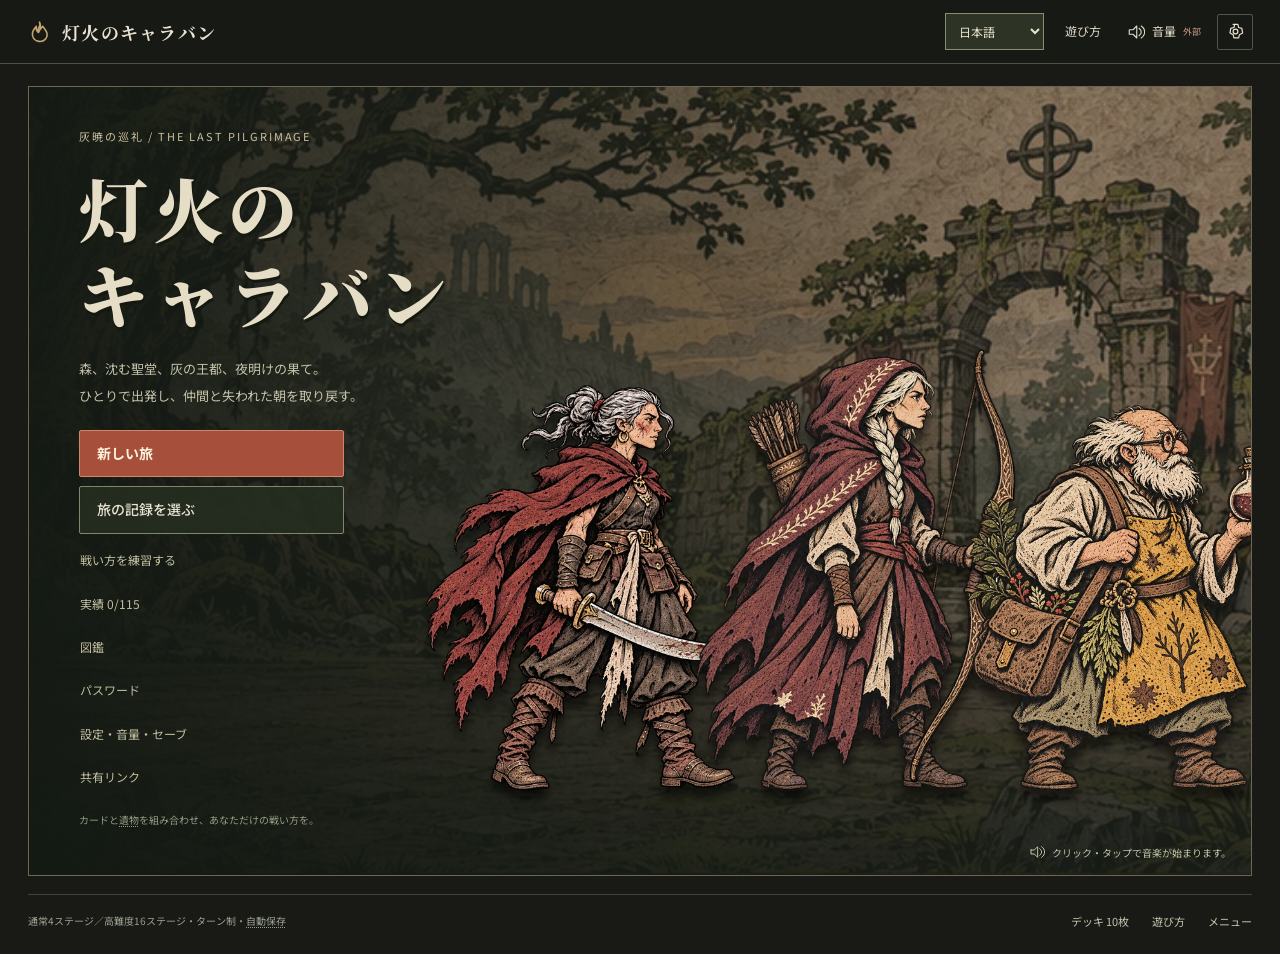
==== commit 9ef664d2: "旅人22人の固有カード構成、敵の耐性・固有能力、逃げる敵、パスワード入力を追加 - 追加の旅人22人のカードを共通テンプレートから旅人ごとの専用構成へ（カードIDは維持） - 特殊カード（秘奥）を全3" ====
--- a/game/index.html
+++ b/game/index.html
@@ -1,2 +1,2 @@
 <!doctype html>
-<html lang="ja"><head><meta charset="UTF-8"><meta name="viewport" content="width=device-width,initial-scale=1,viewport-fit=cover"><meta name="theme-color" content="#191a16"><meta name="description" content="夜に沈んだ世界へ最後の灯を運ぶ。敵の意図を読み、3人の旅人と進む戦略型ローグライク。"><title>灯火のキャラバン — 灰暁の巡礼</title><link rel="stylesheet" href="style.css?v=46"><link id="mobile-layout-style" rel="stylesheet" href="mobile-current.css?v=46"><link rel="stylesheet" href="boss-combat.css?v=46"><link rel="stylesheet" href="encyclopedia.css?v=46"></head><body><div id="app"></div><div id="modal-root"></div><div id="toast" role="status"></div><div id="announcer" class="sr-only" aria-live="polite"></div><script type="module" src="game-loader.js?v=46"></script></body></html>
+<html lang="ja"><head><meta charset="UTF-8"><meta name="viewport" content="width=device-width,initial-scale=1,viewport-fit=cover"><meta name="theme-color" content="#191a16"><meta name="description" content="夜に沈んだ世界へ最後の灯を運ぶ。敵の意図を読み、3人の旅人と進む戦略型ローグライク。"><title>灯火のキャラバン — 灰暁の巡礼</title><link rel="stylesheet" href="style.css?v=49"><link id="mobile-layout-style" rel="stylesheet" href="mobile-current.css?v=49"><link rel="stylesheet" href="boss-combat.css?v=49"><link rel="stylesheet" href="encyclopedia.css?v=49"></head><body><div id="app"></div><div id="modal-root"></div><div id="toast" role="status"></div><div id="announcer" class="sr-only" aria-live="polite"></div><script type="module" src="game-loader.js?v=49"></script></body></html>
--- a/game/style.css
+++ b/game/style.css
@@ -294,3 +294,60 @@
 .backup-paste span{flex:1 1 auto;min-width:0}
 .backup-paste textarea{display:block;width:100%;margin-top:6px;min-height:64px;font:12px/1.5 ui-monospace,monospace;resize:vertical;box-sizing:border-box}
 .backup-summary{margin:.6em 0 1em;padding-left:1.2em;line-height:1.8}
+
+/* カード効果のアイコン表示 */
+.card-description.card-badges{gap:4px;justify-content:flex-start}
+.cb-row{display:flex;flex-wrap:wrap;gap:4px 5px;align-items:center}
+.cb{display:inline-flex;align-items:center;gap:2px;padding:2px 6px 2px 4px;border-radius:7px;line-height:1;white-space:nowrap;position:relative;border:1px solid transparent}
+.cb svg{width:17px;height:17px;flex:none}
+.cb b{font:700 18px/1 Georgia,"Noto Serif JP",serif;letter-spacing:-.02em}
+.cb b i{font:600 11px/1 "Noto Sans JP",sans-serif;font-style:normal;margin-left:1px;opacity:.85}
+.cb-scope{font:700 9px/1 "Noto Sans JP",sans-serif;font-style:normal;padding:2px 3px;border-radius:4px;margin-left:2px;background:rgba(0,0,0,.14)}
+.cb-attack{background:#f3d9d0;color:#8a2c1b;border-color:#e0b3a5}
+.cb-guard{background:#dde4ea;color:#2f4a63;border-color:#b9c7d3}
+.cb-heal{background:#dcebd6;color:#2e5d2a;border-color:#b6d0ad}
+.cb-debuff{background:#e7dcef;color:#5b347a;border-color:#cdb9dd}
+.cb-buff{background:#f5e3c2;color:#8a5212;border-color:#e3c48e}
+.cb-resource{background:#efe7cf;color:#6a5717;border-color:#d8c995}
+.cb-cost{background:#eadedb;color:#7a2a2a;border-color:#d4b2ad;border-style:dashed}
+.cb-cost b{font-size:15px}
+.cb-note{display:block;font-size:10.5px;line-height:1.45;color:#5a5c49}
+.cb-note b{font-size:12px;color:#24271c}
+.cb-more{display:block;font-size:10px;color:#8a7f62}
+.cb-legend{display:grid;grid-template-columns:auto 1fr auto 1fr;gap:6px 8px;align-items:center;font-size:13px;margin:8px 0}
+.cb-legend .cb{justify-self:start}
+@media (max-width:700px){.cb svg{width:15px;height:15px}.cb b{font-size:16px}.cb{padding:2px 5px 2px 3px}.cb-legend{grid-template-columns:auto 1fr}}
+.cb-tag{font:700 11px/1.3 "Noto Sans JP",sans-serif;padding:3px 6px}
+.card-badges .cb-row{justify-content:center;gap:6px;margin-top:6px}
+.card-badges .cb{padding:4px 8px 4px 6px;border-radius:9px;gap:3px}
+.card-badges .cb svg{width:22px;height:22px}
+.card-badges .cb b{font-size:24px}
+.card-badges .cb-cost,.card-badges .cb-tag{padding:3px 6px}
+.card-badges .cb-cost svg{width:16px;height:16px}
+.card-badges .cb-cost b{font-size:15px}
+.card-badges .cb-scope{font-size:10px}
+.card-badges .cb-note{text-align:center;margin-top:2px}
+@media (max-width:700px){.card-badges .cb{padding:3px 6px 3px 4px}.card-badges .cb svg{width:17px;height:17px}.card-badges .cb b{font-size:18px}.card-badges .cb-row{gap:4px;margin-top:3px}}
+.card-badges .cb-range b{font-size:18px}
+.card-badges .cb-range svg{width:18px;height:18px}
+.card-badges .cb{max-width:100%}
+@media (max-width:700px){.card-badges .cb-range b{font-size:14px}.card-badges .cb-range svg{width:14px;height:14px}}
+.cb-legend-title{margin:18px 0 4px;font-size:15px}
+.cb-legend .cb{padding:3px 6px}
+
+/* 敵の能力表示 */
+.statuses .trait-chip{background:rgba(40,32,22,.78);color:#f1dfb6;border:1px solid rgba(225,199,133,.55);font-size:10px;padding:1px 5px;border-radius:5px}
+.statuses .trait-flee,.statuses .trait-hitCap{border-color:#e1c785;color:#ffe9a8}
+.trait-list{margin:.4em 0 .8em;padding-left:1.2em;line-height:1.7}
+.treasure-enemy .unit-art img{filter:sepia(.6) saturate(2.2) hue-rotate(5deg) drop-shadow(0 0 10px rgba(255,214,110,.85))}
+.treasure-enemy .unit-label b{color:#ffe3a1}
+.treasure-banner{display:flex;gap:10px;align-items:center;margin:10px auto;max-width:560px;padding:10px 14px;border-radius:10px;background:linear-gradient(90deg,rgba(225,199,133,.25),rgba(225,199,133,.08));border:1px solid rgba(225,199,133,.7);color:#f6e6bf}
+.treasure-banner small{display:block;opacity:.9}
+
+/* パスワード */
+.password-form{display:flex;gap:8px;margin:12px 0}
+.password-form input{flex:1;min-width:0;font:600 18px/1.4 "Noto Sans JP",sans-serif;letter-spacing:.08em;padding:10px 12px;border-radius:8px;border:1px solid #8c7c56;background:#fffaf0;color:#2b2a22}
+.password-result{font-weight:700;margin:6px 0}
+.password-result.warn{color:#a3412e}
+.password-result.ok{color:#2e6b34}
+.password-unlocked{padding-left:1.2em}
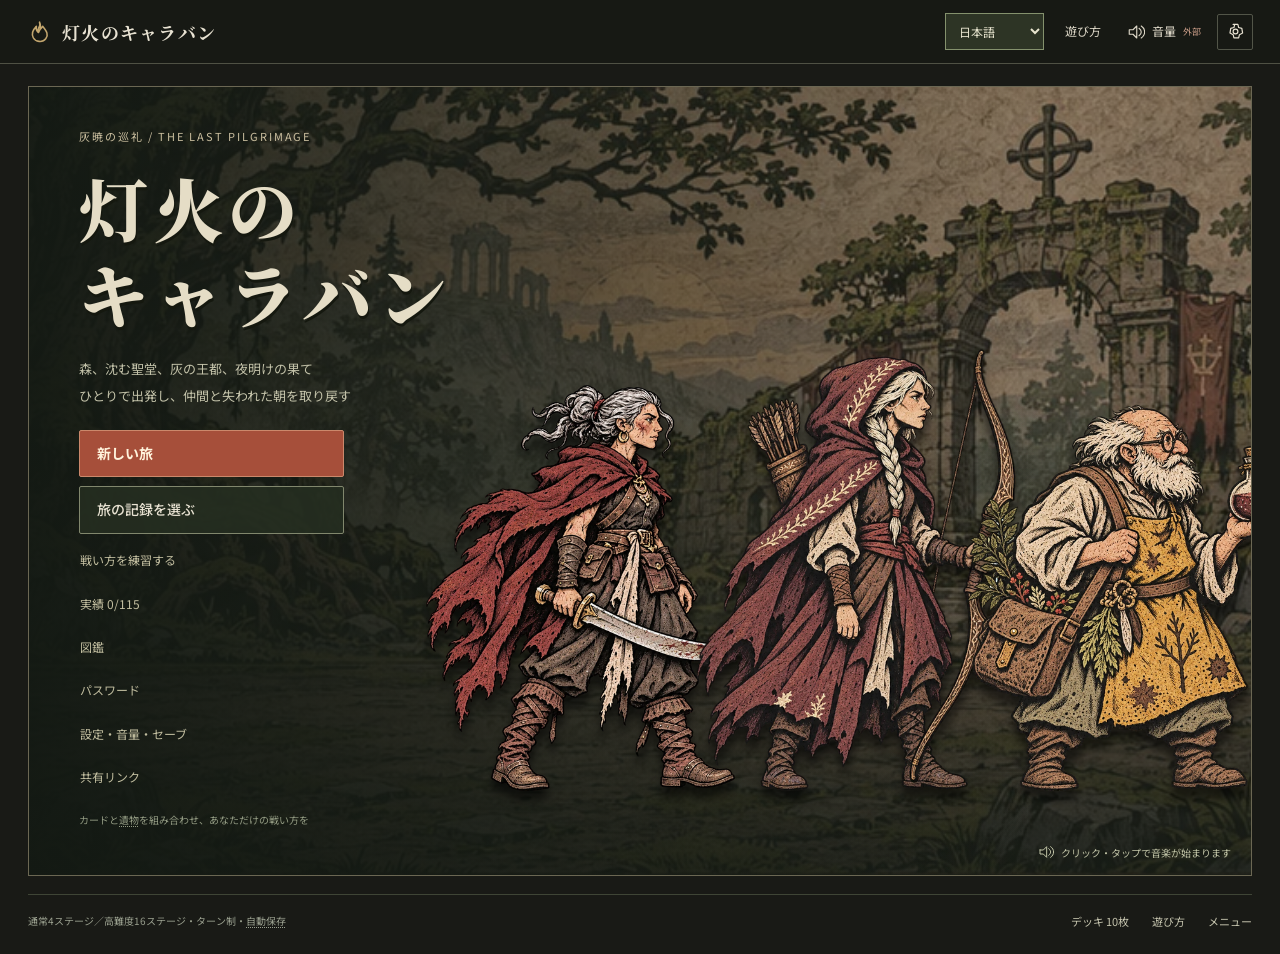
==== commit 6e2edefd: "新キャラ「まおう」(blackparty)、デバッグ図鑑の全解放、戦闘中の場所表示、設定画面の整理、文章の自然化 - まおう：全旅人のカードを借りて戦う。元の持ち主ごとに最初の1枚で気力+1（毎ターン" ====
--- a/game/index.html
+++ b/game/index.html
@@ -1,2 +1,2 @@
 <!doctype html>
-<html lang="ja"><head><meta charset="UTF-8"><meta name="viewport" content="width=device-width,initial-scale=1,viewport-fit=cover"><meta name="theme-color" content="#191a16"><meta name="description" content="夜に沈んだ世界へ最後の灯を運ぶ。敵の意図を読み、3人の旅人と進む戦略型ローグライク。"><title>灯火のキャラバン — 灰暁の巡礼</title><link rel="stylesheet" href="style.css?v=49"><link id="mobile-layout-style" rel="stylesheet" href="mobile-current.css?v=49"><link rel="stylesheet" href="boss-combat.css?v=49"><link rel="stylesheet" href="encyclopedia.css?v=49"></head><body><div id="app"></div><div id="modal-root"></div><div id="toast" role="status"></div><div id="announcer" class="sr-only" aria-live="polite"></div><script type="module" src="game-loader.js?v=49"></script></body></html>
+<html lang="ja"><head><meta charset="UTF-8"><meta name="viewport" content="width=device-width,initial-scale=1,viewport-fit=cover"><meta name="theme-color" content="#191a16"><meta name="description" content="夜に沈んだ世界へ最後の灯を運ぶ。敵の意図を読み、3人の旅人と進む戦略型ローグライク。"><title>灯火のキャラバン — 灰暁の巡礼</title><link rel="stylesheet" href="style.css?v=50"><link id="mobile-layout-style" rel="stylesheet" href="mobile-current.css?v=50"><link rel="stylesheet" href="boss-combat.css?v=50"><link rel="stylesheet" href="encyclopedia.css?v=50"></head><body><div id="app"></div><div id="modal-root"></div><div id="toast" role="status"></div><div id="announcer" class="sr-only" aria-live="polite"></div><script type="module" src="game-loader.js?v=50"></script></body></html>
--- a/game/style.css
+++ b/game/style.css
@@ -351,3 +351,18 @@
 .password-result.warn{color:#a3412e}
 .password-result.ok{color:#2e6b34}
 .password-unlocked{padding-left:1.2em}
+.card-owner .origin-tag{font-style:normal;font-size:9px;margin-left:4px;padding:0 4px;border-radius:4px;background:rgba(255,255,255,.22);color:inherit;white-space:nowrap}
+.card-owner .origin-tag.used{opacity:.45;text-decoration:line-through}
+.battle-where b{color:#e9d9a8;font-weight:700;margin-right:2px}
+
+/* 設定画面（グループ表示） */
+.settings-groups{display:grid;gap:14px;margin:14px 0 6px}
+.settings-group{background:rgba(255,252,240,.55);border:1px solid #b8b18c;border-radius:12px;padding:4px 16px}
+.settings-group>h3{margin:12px 0 2px;font-size:12px;letter-spacing:.12em;color:#7a6a3e;font-weight:700}
+.settings-group .settings-row{padding:12px 0;border-bottom:1px dashed #c9c3a2;gap:14px}
+.settings-group .settings-row:last-child{border-bottom:0}
+.settings-group .settings-row b{font-size:14px;color:#2b2d22}
+.settings-group .settings-row small{font-size:11px;line-height:1.6;color:#6c6f55;margin-top:2px;max-width:none}
+.settings-controls{display:flex;gap:6px;flex-wrap:wrap;justify-content:flex-end;flex:none}
+.settings-controls .btn{min-width:84px}
+@media (max-width:560px){.settings-group{padding:2px 12px}.settings-group .settings-row{flex-wrap:nowrap}.settings-controls .btn{min-width:70px;padding:8px 10px}}
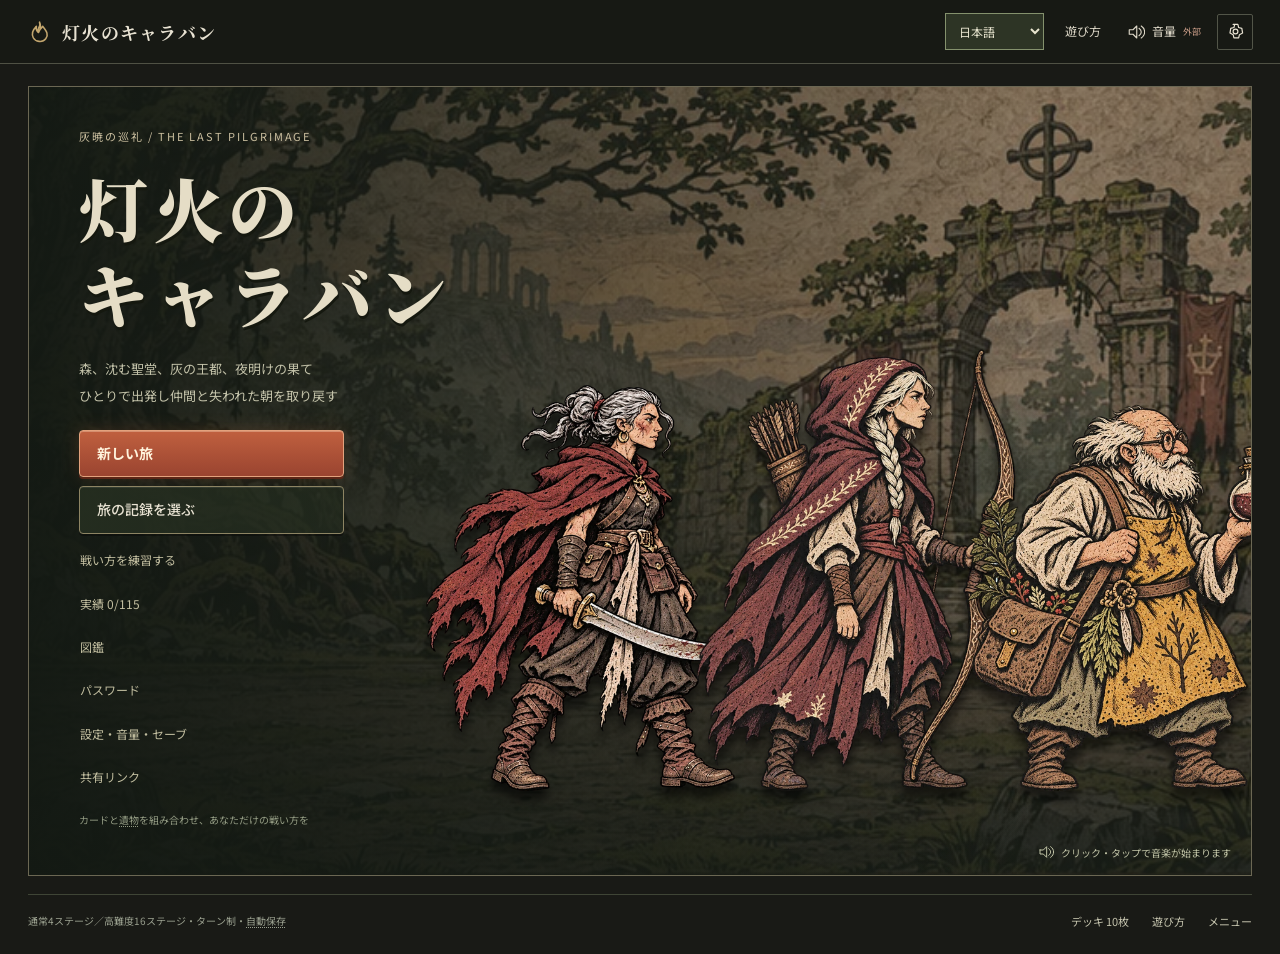
==== commit 2c5975ce: "v51: まおう調整・図鑑並び替え・エフェクトと効果音刷新・文章と翻訳の改善・韓国語追加 Co-Authored-By: Claude Opus 5.5 <noreply@anthropic.com>" ====
--- a/game/index.html
+++ b/game/index.html
@@ -1,2 +1,2 @@
 <!doctype html>
-<html lang="ja"><head><meta charset="UTF-8"><meta name="viewport" content="width=device-width,initial-scale=1,viewport-fit=cover"><meta name="theme-color" content="#191a16"><meta name="description" content="夜に沈んだ世界へ最後の灯を運ぶ。敵の意図を読み、3人の旅人と進む戦略型ローグライク。"><title>灯火のキャラバン — 灰暁の巡礼</title><link rel="stylesheet" href="style.css?v=50"><link id="mobile-layout-style" rel="stylesheet" href="mobile-current.css?v=50"><link rel="stylesheet" href="boss-combat.css?v=50"><link rel="stylesheet" href="encyclopedia.css?v=50"></head><body><div id="app"></div><div id="modal-root"></div><div id="toast" role="status"></div><div id="announcer" class="sr-only" aria-live="polite"></div><script type="module" src="game-loader.js?v=50"></script></body></html>
+<html lang="ja"><head><meta charset="UTF-8"><meta name="viewport" content="width=device-width,initial-scale=1,viewport-fit=cover"><meta name="theme-color" content="#191a16"><meta name="description" content="夜に沈んだ世界へ最後の灯を運ぶ。敵の意図を読み、3人の旅人と進む戦略型ローグライク。"><title>灯火のキャラバン — 灰暁の巡礼</title><link rel="stylesheet" href="style.css?v=51"><link id="mobile-layout-style" rel="stylesheet" href="mobile-current.css?v=51"><link rel="stylesheet" href="boss-combat.css?v=51"><link rel="stylesheet" href="encyclopedia.css?v=51"><link rel="stylesheet" href="polish.css?v=51"></head><body><div id="app"></div><div id="modal-root"></div><div id="toast" role="status"></div><div id="announcer" class="sr-only" aria-live="polite"></div><script type="module" src="game-loader.js?v=51"></script></body></html>
--- a/game/style.css
+++ b/game/style.css
@@ -366,3 +366,9 @@
 .settings-controls{display:flex;gap:6px;flex-wrap:wrap;justify-content:flex-end;flex:none}
 .settings-controls .btn{min-width:84px}
 @media (max-width:560px){.settings-group{padding:2px 12px}.settings-group .settings-row{flex-wrap:nowrap}.settings-controls .btn{min-width:70px;padding:8px 10px}}
+.encyclopedia-grid .encyclopedia-owner{grid-column:1/-1;margin:10px 0 2px;padding:4px 10px;border-left:3px solid #c9a95c;font-size:13px;letter-spacing:.08em;color:#5b4a26;background:rgba(201,169,92,.12)}
+.encyclopedia-filters select{margin-left:4px;padding:3px 6px;border-radius:6px}
+
+/* 戦闘エフェクトの描画レイヤー */
+.fx-layer{position:fixed;inset:0;pointer-events:none;z-index:9500}
+.story-caption p{white-space:pre-line;line-height:2}
--- a/game/polish.css
+++ b/game/polish.css
@@ -0,0 +1,61 @@
+/* 仕上げのスタイル：配置やサイズは変えず、質感・奥行き・文字組みだけを整える */
+:root{--gold-hi:#f1dca0;--gold-lo:#8a6a2e;--ember:#e07a45;--frame:#6c5a35}
+
+/* 文字組み */
+h1,h2,h3,.card-name,.story-caption h1{font-family:var(--serif);letter-spacing:.04em}
+.modal h2{font-weight:700;letter-spacing:.06em;text-shadow:0 1px 0 rgba(255,255,255,.35)}
+.eyebrow{letter-spacing:.24em;font-size:10.5px;color:#8a7a52}
+
+/* ボタン：金縁と押し込みの手触り */
+.btn{position:relative;border-radius:4px;border-color:#7a7458;background:linear-gradient(180deg,#3a3d31 0%,#2b2e24 100%);box-shadow:inset 0 1px 0 rgba(255,255,255,.08),0 2px 0 rgba(0,0,0,.35);transition:transform .08s ease,box-shadow .15s ease,background .15s ease,border-color .15s ease}
+.btn:hover:not(:disabled){background:linear-gradient(180deg,#46493b 0%,#33372b 100%);border-color:var(--gold);box-shadow:inset 0 1px 0 rgba(255,255,255,.12),0 0 0 1px rgba(211,187,128,.25),0 3px 10px rgba(0,0,0,.35)}
+.btn:active:not(:disabled){transform:translateY(1px);box-shadow:inset 0 2px 4px rgba(0,0,0,.45)}
+.btn.primary{background:linear-gradient(180deg,#c0603f 0%,#9a4430 100%);border-color:#e3a27d;box-shadow:inset 0 1px 0 rgba(255,230,200,.35),0 2px 0 #5c2516,0 0 18px rgba(224,122,69,.18)}
+.btn.primary:hover:not(:disabled){background:linear-gradient(180deg,#d06d4a 0%,#ab4d37 100%);box-shadow:inset 0 1px 0 rgba(255,230,200,.45),0 2px 0 #5c2516,0 0 24px rgba(224,122,69,.35)}
+.btn:disabled{filter:saturate(.4) brightness(.85)}
+.btn:focus-visible{outline:2px solid var(--gold-hi);outline-offset:2px}
+
+/* モーダル：額縁と紙の質感 */
+.modal{border-radius:6px;border:1px solid #5f5a3f;background:radial-gradient(120% 90% at 50% 0%,#e6dcc2 0%,#d6cbaf 55%,#c9bd9e 100%);box-shadow:0 0 0 4px #2a2c22,0 0 0 5px #8a7a4c,0 24px 60px rgba(0,0,0,.6)}
+.modal::before{content:'';position:absolute;inset:8px;border:1px solid rgba(120,100,60,.35);border-radius:3px;pointer-events:none}
+.modal-fixedbar{background:linear-gradient(180deg,#2f3826,#232a1c);border-bottom:1px solid #8a7a4c;box-shadow:0 2px 0 rgba(0,0,0,.25)}
+.modal-fixedbar strong{font-family:var(--serif);letter-spacing:.12em}
+.modal-backdrop{backdrop-filter:blur(3px) saturate(.8)}
+
+/* HPバー：立体感 */
+.hp-bar{border-radius:3px;background:linear-gradient(180deg,#0e120c,#1b2216);box-shadow:inset 0 1px 2px rgba(0,0,0,.6)}
+.hp-bar>i{border-radius:2px;background:linear-gradient(180deg,color-mix(in srgb,var(--hp,#9db27a) 100%,#fff 25%) 0%,var(--hp,#8f9d70) 55%,color-mix(in srgb,var(--hp,#8f9d70) 80%,#000 30%) 100%);box-shadow:inset 0 1px 0 rgba(255,255,255,.25)}
+.enemy-unit .hp-bar>i{background:linear-gradient(180deg,#e58a74 0%,#bf5a44 55%,#7e3020 100%)}
+
+/* ダメージ数字：輪郭と弾み */
+.floating-number{font-family:var(--serif);font-weight:900;color:#fff1d6;-webkit-text-stroke:1.5px #2a1408;paint-order:stroke fill;text-shadow:0 3px 0 #2a1408,0 0 14px rgba(255,140,80,.55);animation:float-number-pop .95s cubic-bezier(.2,1.4,.4,1) both}
+.floating-number.heal{color:#d8ffbf;text-shadow:0 3px 0 #11300a,0 0 14px rgba(140,255,120,.5)}
+.floating-number.shield{color:#dcefff;text-shadow:0 2px 0 #0b1e30,0 0 12px rgba(120,190,255,.5)}
+@keyframes float-number-pop{0%{opacity:0;transform:translate(-50%,10px) scale(.4)}18%{opacity:1;transform:translate(-50%,-6px) scale(1.25)}35%{transform:translate(-50%,-10px) scale(1)}100%{opacity:0;transform:translate(-50%,-46px) scale(.95)}}
+
+/* 戦闘のヘッダーと予告 */
+.battle-titlebar{background:linear-gradient(180deg,#262b1f,#1c2017);border-bottom:1px solid #6d6646}
+.intent{box-shadow:0 2px 8px rgba(0,0,0,.45);border-radius:4px}
+.unit.targetable .unit-art{filter:drop-shadow(0 0 10px rgba(255,220,140,.55))}
+.unit.selected,.unit.targetable:hover .unit-art{filter:drop-shadow(0 0 14px rgba(255,200,110,.9))}
+
+/* カード：内枠と光沢 */
+.card{border-radius:8px;box-shadow:0 2px 0 rgba(0,0,0,.35),0 8px 18px rgba(0,0,0,.35);transition:transform .14s ease,box-shadow .14s ease}
+.card::after{content:'';position:absolute;inset:4px;border:1px solid rgba(110,92,52,.35);border-radius:5px;pointer-events:none}
+.hand .card:hover:not(.unavailable){transform:translateY(-6px);box-shadow:0 4px 0 rgba(0,0,0,.35),0 16px 28px rgba(0,0,0,.45),0 0 0 2px rgba(241,220,160,.55)}
+.card.selected{box-shadow:0 0 0 3px #f1dca0,0 0 26px rgba(241,220,160,.65),0 14px 26px rgba(0,0,0,.5)}
+.card.rare-card{box-shadow:0 0 0 2px #c9a3ff,0 0 20px rgba(180,140,255,.45),0 8px 18px rgba(0,0,0,.35)}
+.card.special-card{box-shadow:0 0 0 2px #f6c86a,0 0 26px rgba(246,200,106,.55),0 8px 18px rgba(0,0,0,.35)}
+
+/* タイトル */
+.title-menu .btn{border-radius:4px}
+.title-menu>.btn:not(.primary){background:linear-gradient(90deg,rgba(37,46,32,.92),rgba(37,46,32,.6));border-color:#8d8463}
+.title-menu>.btn:not(.primary):hover{background:linear-gradient(90deg,rgba(60,66,44,.95),rgba(50,56,38,.7))}
+.title-settings{transition:color .15s ease,letter-spacing .15s ease}
+.title-settings:hover{color:var(--gold-hi);letter-spacing:.06em}
+
+/* 紙芝居 */
+.story-caption h1{text-shadow:0 2px 18px rgba(0,0,0,.65)}
+.story-caption p{text-shadow:0 1px 8px rgba(0,0,0,.6)}
+
+@media (prefers-reduced-motion:reduce){.card,.btn{transition:none}.floating-number{animation-duration:.4s}}
